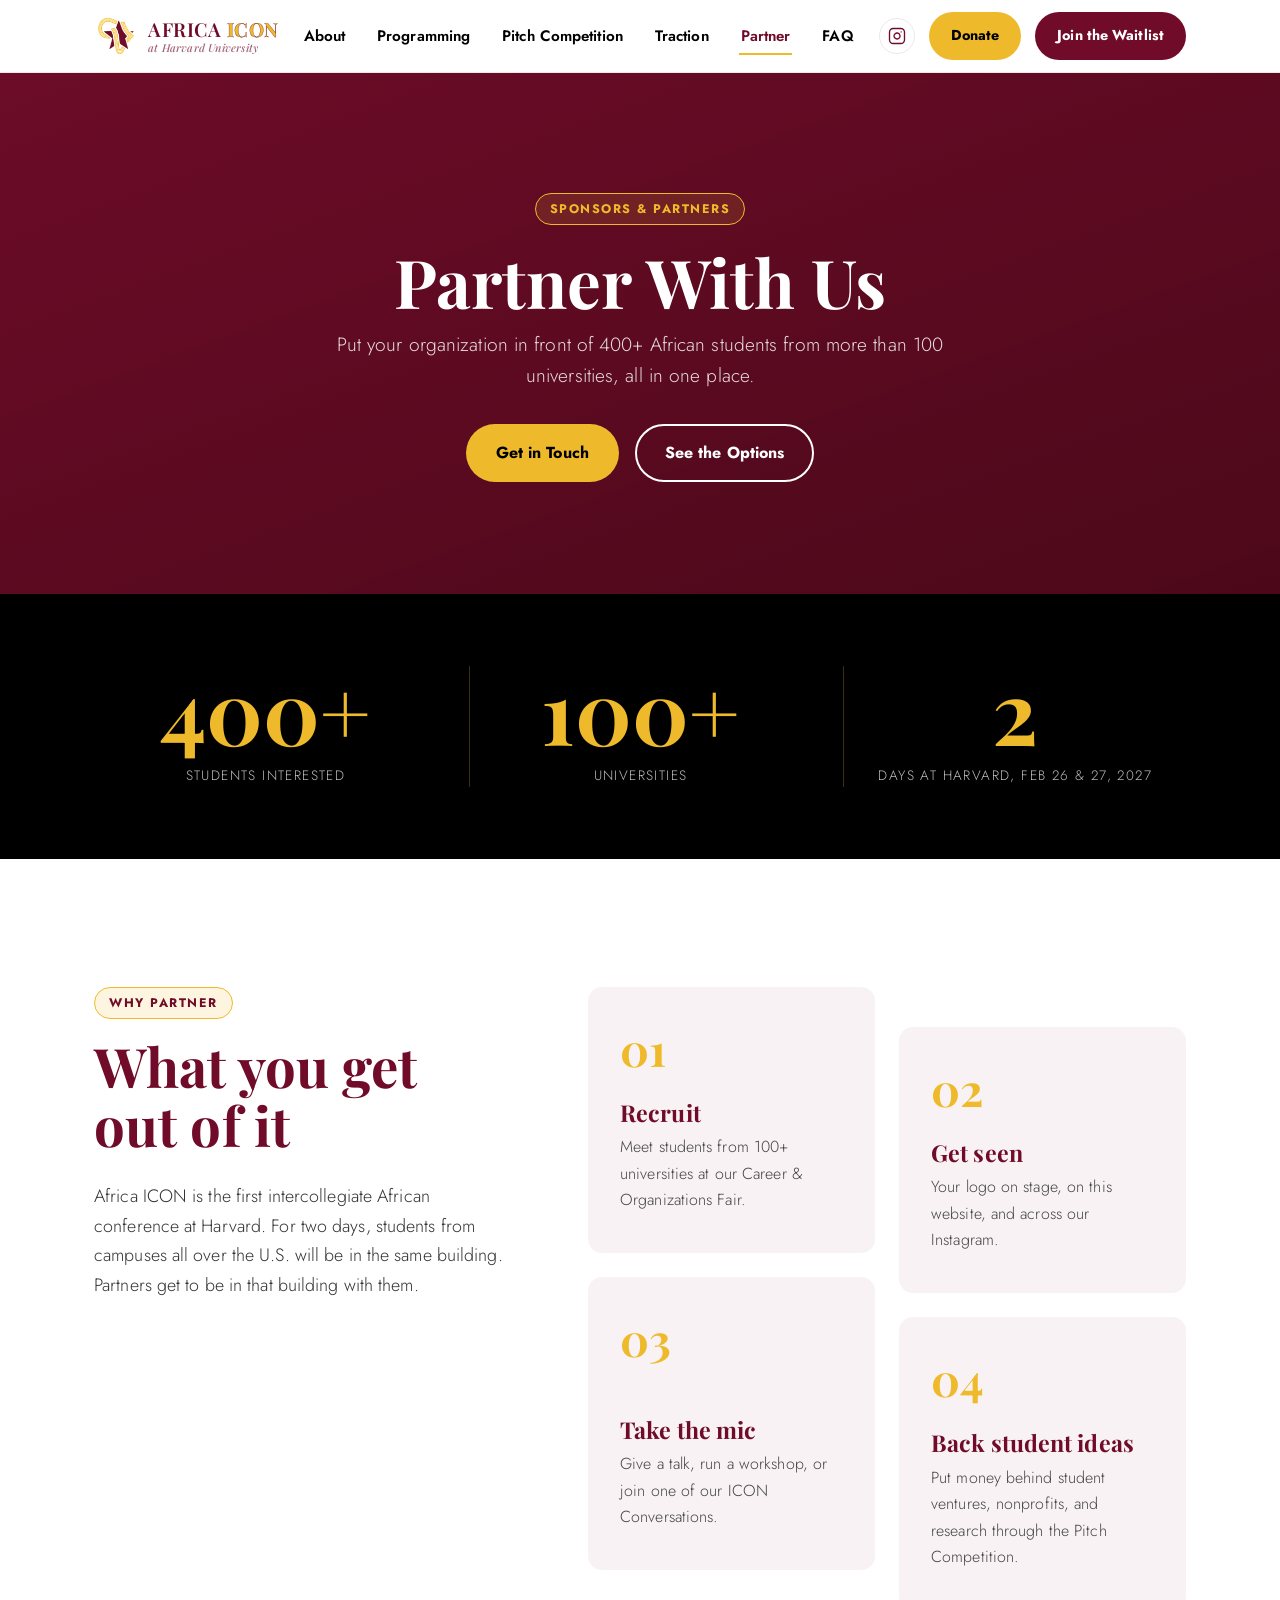
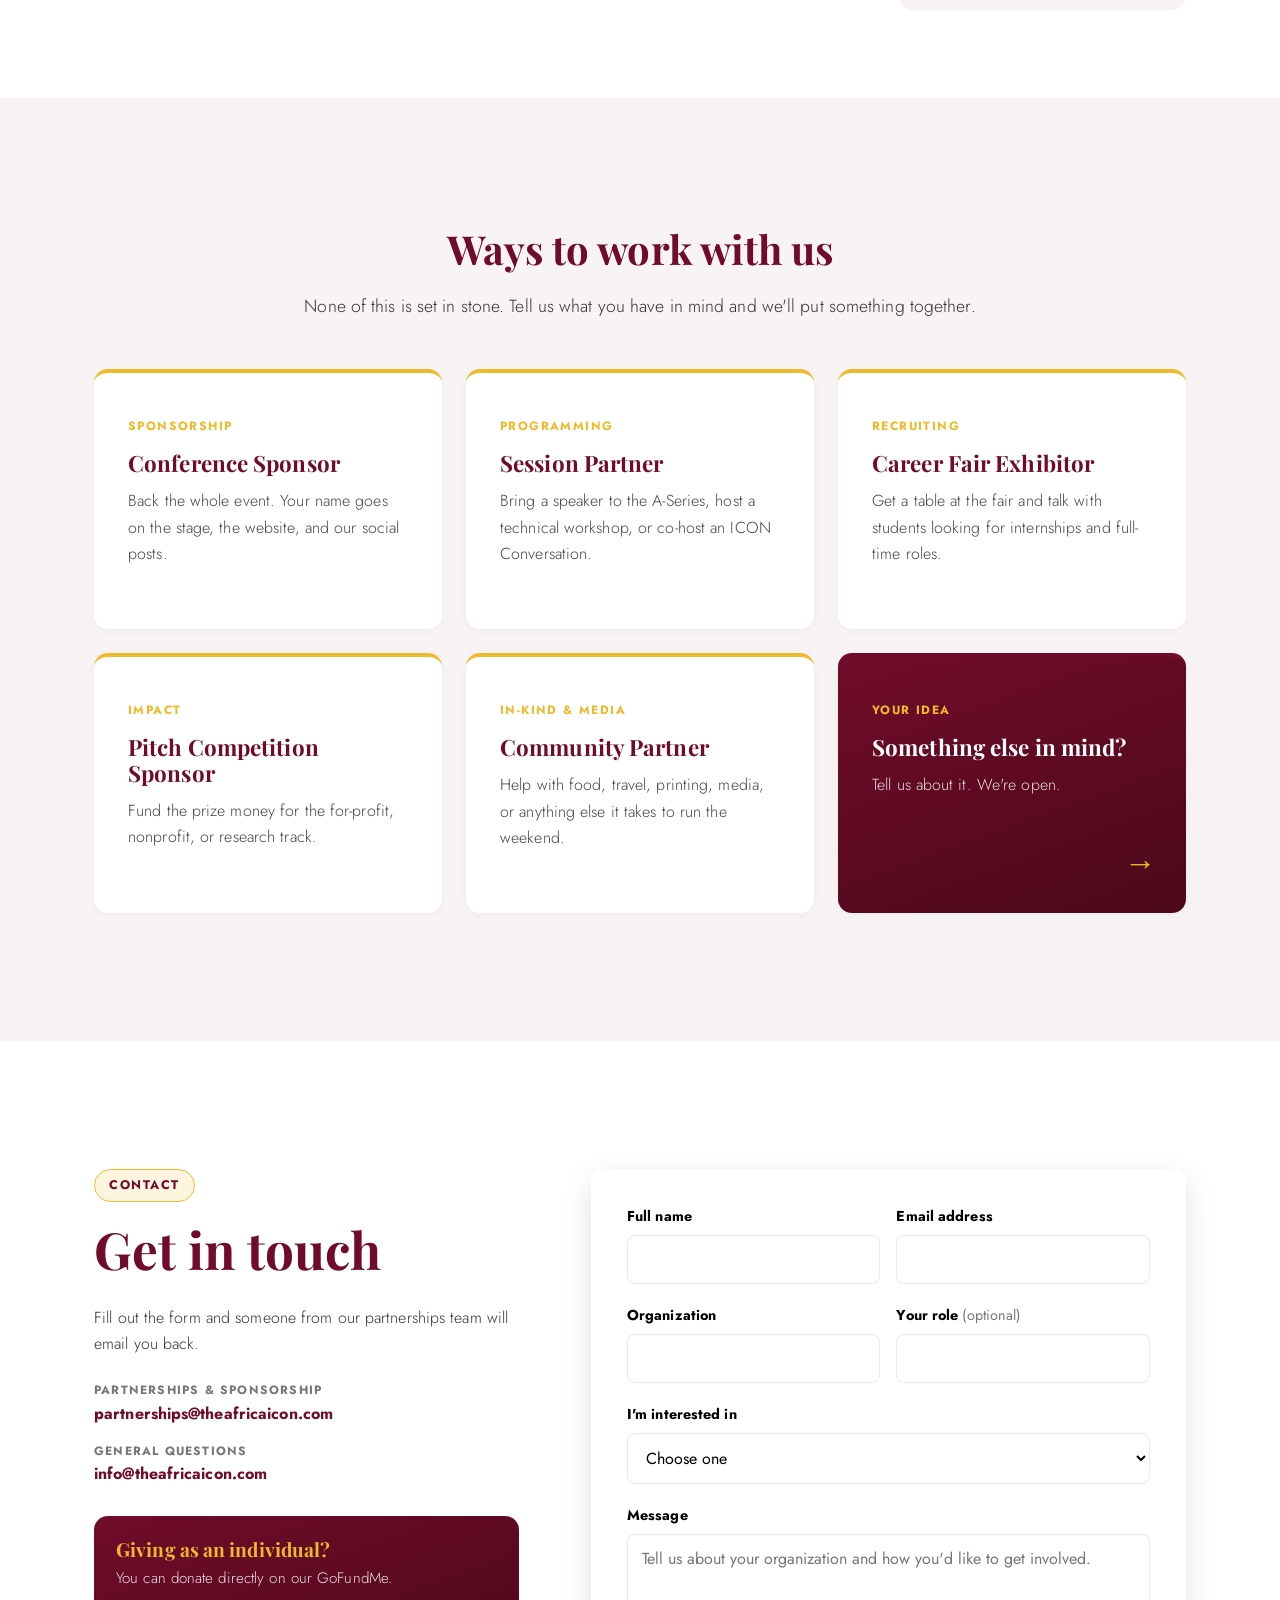
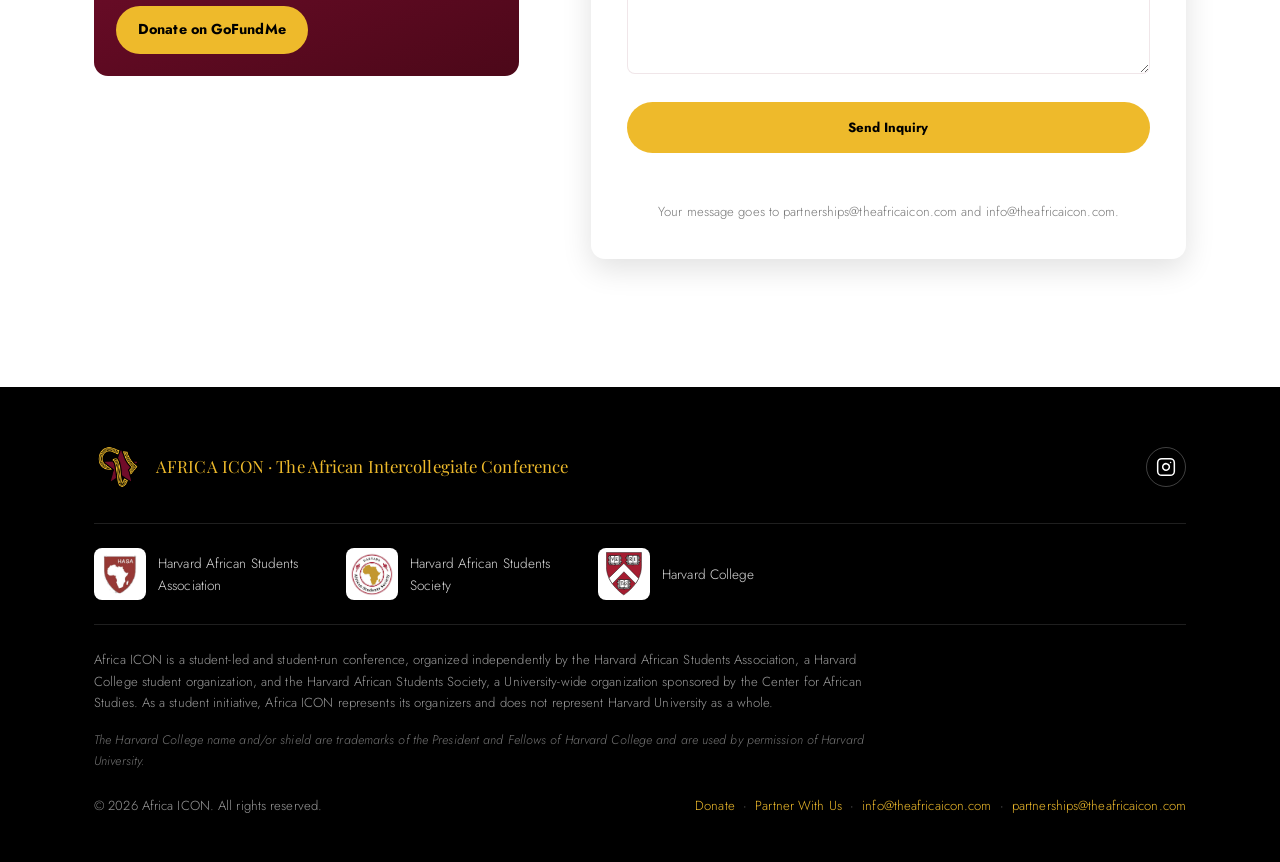
==== partner.html @ c507bc79 "Remove dashes, rewrite copy, give Partner page and donate band more room - Remove em dashes from all" ====
<!DOCTYPE html>
<html lang="en">
<head>
<meta charset="UTF-8">
<meta name="viewport" content="width=device-width, initial-scale=1.0">
<title>Partner With Us | Africa ICON</title>
<meta name="description" content="Sponsor or partner with Africa ICON, the first intercollegiate African conference at Harvard University. Reach 400+ students from 100+ universities on February 26 and 27, 2027.">

<link rel="canonical" href="https://theafricaicon.com/partner.html">

<!-- Open Graph / social preview -->
<meta property="og:title" content="Partner With Us | Africa ICON">
<meta property="og:description" content="Sponsor or partner with Africa ICON, the first intercollegiate African conference at Harvard University. Reach 400+ students from 100+ universities on February 26 and 27, 2027.">
<meta property="og:image" content="https://theafricaicon.com/assets/og-image.png">
<meta property="og:url" content="https://theafricaicon.com/partner.html">
<meta property="og:type" content="website">

<!-- Twitter/X card -->
<meta name="twitter:card" content="summary_large_image">
<meta name="twitter:title" content="Partner With Us | Africa ICON">
<meta name="twitter:description" content="Sponsor or partner with Africa ICON, the first intercollegiate African conference at Harvard University. Reach 400+ students from 100+ universities on February 26 and 27, 2027.">
<meta name="twitter:image" content="https://theafricaicon.com/assets/og-image.png">

<link rel="icon" type="image/png" href="assets/favicon-512.png" sizes="512x512">
<link rel="icon" type="image/x-icon" href="assets/favicon.ico">
<link rel="apple-touch-icon" href="assets/apple-touch-icon.png">

<link rel="preconnect" href="https://fonts.googleapis.com">
<link rel="preconnect" href="https://fonts.gstatic.com" crossorigin>
<link href="https://fonts.googleapis.com/css2?family=Playfair+Display:ital,wght@0,500;0,600;0,700;0,900;1,500;1,600&family=Jost:wght@300;400;500;600;700&display=swap" rel="stylesheet">

<link rel="stylesheet" href="css/styles.css">
</head>
<body>

<a class="skip-link" href="#main">Skip to main content</a>

<!-- ============ HEADER / NAV ============ -->
<header class="site-header" id="site-header">
  <div class="container header-inner">
    <a href="index.html" class="brand" aria-label="Africa ICON home">
      <img src="assets/logo-nav.png" alt="Africa ICON logo" width="44" height="44" class="brand-logo">
      <span class="brand-text">
        <span class="brand-name">AFRICA <strong>ICON</strong></span>
        <span class="brand-sub">at Harvard University</span>
      </span>
    </a>

    <nav class="main-nav" id="main-nav" aria-label="Primary">
      <ul>
        <li><a href="index.html#about">About</a></li>
        <li><a href="programming.html">Programming</a></li>
        <li><a href="pitch-competition.html">Pitch Competition</a></li>
        <li><a href="index.html#traction">Traction</a></li>
        <li><a href="partner.html" aria-current="page">Partner</a></li>
        <li><a href="index.html#faq">FAQ</a></li>
        <li class="nav-donate"><a href="https://gofund.me/07dfc017f" target="_blank" rel="noopener">Donate</a></li>
      </ul>
    </nav>

    <div class="header-actions">
      <a href="https://www.instagram.com/theafricaicon/" class="header-social" aria-label="Follow Africa ICON on Instagram" target="_blank" rel="noopener">
        <svg viewBox="0 0 24 24" fill="none" stroke="currentColor" stroke-width="1.8" stroke-linecap="round" stroke-linejoin="round">
          <rect x="2" y="2" width="20" height="20" rx="5" ry="5"></rect>
          <path d="M16 11.37A4 4 0 1 1 12.63 8 4 4 0 0 1 16 11.37z"></path>
          <line x1="17.5" y1="6.5" x2="17.51" y2="6.5"></line>
        </svg>
      </a>
      <a href="https://gofund.me/07dfc017f" class="btn btn-gold btn-small header-donate" target="_blank" rel="noopener">Donate</a>
      <a href="index.html#waitlist" class="btn btn-primary btn-small">Join the Waitlist</a>
      <button class="nav-toggle" id="nav-toggle" aria-expanded="false" aria-controls="main-nav" aria-label="Toggle menu">
        <span></span><span></span><span></span>
      </button>
    </div>
  </div>
</header>

<main id="main">

  <!-- ============ PAGE HERO ============ -->
  <section class="page-hero page-hero-photo partner-hero" style="--hero-img: url('https://images.unsplash.com/photo-1611144727915-ef30a08aaeb3?auto=format&fit=crop&w=1800&q=70');">
    <div class="container">
      <span class="eyebrow-tag eyebrow-tag-gold">Sponsors &amp; Partners</span>
      <h1>Partner With Us</h1>
      <p>Put your organization in front of 400+ African students from more than 100 universities, all in one place.</p>
      <div class="hero-ctas" style="margin-top: 32px;">
        <a href="#contact" class="btn btn-gold">Get in Touch</a>
        <a href="#ways" class="btn btn-outline">See the Options</a>
      </div>
    </div>
  </section>

  <!-- ============ STAT BAND ============ -->
  <section class="stat-band" aria-label="Africa ICON at a glance">
    <div class="container stat-band-grid">
      <div class="stat-band-item reveal-fade"><strong>400+</strong><span>students interested</span></div>
      <div class="stat-band-item reveal-fade"><strong>100+</strong><span>universities</span></div>
      <div class="stat-band-item reveal-fade"><strong>2</strong><span>days at Harvard, Feb 26 &amp; 27, 2027</span></div>
    </div>
  </section>

  <!-- ============ WHY PARTNER ============ -->
  <section class="section section-roomy" id="why-partner">
    <div class="container partner-why">
      <div class="partner-why-head reveal">
        <span class="eyebrow-tag">Why Partner</span>
        <h2>What you get out of it</h2>
        <p>
          Africa ICON is the first intercollegiate African conference at Harvard. For two days, students from
          campuses all over the U.S. will be in the same building. Partners get to be in that building with them.
        </p>
      </div>
      <div class="benefit-tiles">
        <div class="benefit-tile reveal-fade">
          <span class="benefit-num">01</span>
          <h3>Recruit</h3>
          <p>Meet students from 100+ universities at our Career &amp; Organizations Fair.</p>
        </div>
        <div class="benefit-tile reveal-fade">
          <span class="benefit-num">02</span>
          <h3>Get seen</h3>
          <p>Your logo on stage, on this website, and across our Instagram.</p>
        </div>
        <div class="benefit-tile reveal-fade">
          <span class="benefit-num">03</span>
          <h3>Take the mic</h3>
          <p>Give a talk, run a workshop, or join one of our ICON Conversations.</p>
        </div>
        <div class="benefit-tile reveal-fade">
          <span class="benefit-num">04</span>
          <h3>Back student ideas</h3>
          <p>Put money behind student ventures, nonprofits, and research through the Pitch Competition.</p>
        </div>
      </div>
    </div>
  </section>

  <!-- ============ WAYS TO PARTNER ============ -->
  <section class="section section-roomy section-waitlist" id="ways">
    <div class="container">
      <h2 class="section-title reveal">Ways to work with us</h2>
      <p class="section-lead reveal">
        None of this is set in stone. Tell us what you have in mind and we'll put something together.
      </p>
      <div class="ways-grid">
        <div class="way-card reveal-fade">
          <span class="tier-label">Sponsorship</span>
          <h3>Conference Sponsor</h3>
          <p>Back the whole event. Your name goes on the stage, the website, and our social posts.</p>
        </div>
        <div class="way-card reveal-fade">
          <span class="tier-label">Programming</span>
          <h3>Session Partner</h3>
          <p>Bring a speaker to the A-Series, host a technical workshop, or co-host an ICON Conversation.</p>
        </div>
        <div class="way-card reveal-fade">
          <span class="tier-label">Recruiting</span>
          <h3>Career Fair Exhibitor</h3>
          <p>Get a table at the fair and talk with students looking for internships and full-time roles.</p>
        </div>
        <div class="way-card reveal-fade">
          <span class="tier-label">Impact</span>
          <h3>Pitch Competition Sponsor</h3>
          <p>Fund the prize money for the for-profit, nonprofit, or research track.</p>
        </div>
        <div class="way-card reveal-fade">
          <span class="tier-label">In-Kind &amp; Media</span>
          <h3>Community Partner</h3>
          <p>Help with food, travel, printing, media, or anything else it takes to run the weekend.</p>
        </div>
        <a href="#contact" class="way-card way-card-cta reveal-fade">
          <span class="tier-label">Your idea</span>
          <h3>Something else in mind?</h3>
          <p>Tell us about it. We're open.</p>
          <span class="way-card-arrow" aria-hidden="true">&rarr;</span>
        </a>
      </div>
    </div>
  </section>

  <!-- ============ CONTACT FORM ============ -->
  <section class="section section-roomy" id="contact">
    <div class="container contact-grid">
      <div class="contact-aside reveal">
        <span class="eyebrow-tag">Contact</span>
        <h2>Get in touch</h2>
        <p>
          Fill out the form and someone from our partnerships team will email you back.
        </p>
        <ul class="contact-emails">
          <li><span>Partnerships &amp; sponsorship</span><a href="mailto:partnerships@theafricaicon.com">partnerships@theafricaicon.com</a></li>
          <li><span>General questions</span><a href="mailto:info@theafricaicon.com">info@theafricaicon.com</a></li>
        </ul>
        <div class="donate-aside">
          <h3>Giving as an individual?</h3>
          <p>You can donate directly on our GoFundMe.</p>
          <a href="https://gofund.me/07dfc017f" class="btn btn-gold btn-small" target="_blank" rel="noopener">Donate on GoFundMe</a>
        </div>
      </div>

      <!-- Sent via FormSubmit (formsubmit.co) to partnerships@ with info@ CC'd. See README. -->
      <form id="partner-form" class="waitlist-form reveal" action="https://formsubmit.co/partnerships@theafricaicon.com" method="POST" novalidate>
        <div class="form-row-2">
          <div class="form-row">
            <label for="pf-name">Full name</label>
            <input type="text" id="pf-name" name="name" autocomplete="name" required>
          </div>
          <div class="form-row">
            <label for="pf-email">Email address</label>
            <input type="email" id="pf-email" name="email" autocomplete="email" required>
          </div>
        </div>
        <div class="form-row-2">
          <div class="form-row">
            <label for="pf-org">Organization</label>
            <input type="text" id="pf-org" name="organization" autocomplete="organization" required>
          </div>
          <div class="form-row">
            <label for="pf-title">Your role <span class="optional">(optional)</span></label>
            <input type="text" id="pf-title" name="role" autocomplete="organization-title">
          </div>
        </div>
        <div class="form-row">
          <label for="pf-interest">I'm interested in</label>
          <select id="pf-interest" name="interest" required>
            <option value="" disabled selected>Choose one</option>
            <option>Conference sponsorship</option>
            <option>Programming / session partnership</option>
            <option>Career fair exhibiting</option>
            <option>Pitch competition sponsorship</option>
            <option>In-kind or media partnership</option>
            <option>Something else</option>
          </select>
        </div>
        <div class="form-row">
          <label for="pf-message">Message</label>
          <textarea id="pf-message" name="message" required placeholder="Tell us about your organization and how you'd like to get involved."></textarea>
        </div>

        <input type="hidden" name="_subject" value="New partnership inquiry | Africa ICON website">
        <input type="hidden" name="_cc" value="info@theafricaicon.com">
        <input type="hidden" name="_template" value="table">
        <input type="hidden" name="_captcha" value="false">
        <input type="hidden" name="_next" value="https://theafricaicon.com/partner.html?sent=1#contact">
        <!-- Honeypot: must stay empty. Hidden from real visitors. -->
        <div aria-hidden="true" style="position: absolute; left: -5000px;">
          <input type="text" name="_honey" tabindex="-1" value="" autocomplete="off">
        </div>

        <button type="submit" class="btn btn-gold btn-full" id="partner-submit">Send Inquiry</button>
        <p class="form-status" id="partner-status" role="status" aria-live="polite"></p>
        <p class="form-note">Your message goes to partnerships@theafricaicon.com and info@theafricaicon.com.</p>
      </form>
    </div>
  </section>

</main>

<!-- ============ FOOTER ============ -->
<footer class="site-footer">
  <div class="container">
    <div class="footer-top">
      <img src="assets/logo-nav.png" alt="Africa ICON logo" width="48" height="48">
      <p class="footer-tagline">AFRICA ICON · The African Intercollegiate Conference</p>
      <a href="https://www.instagram.com/theafricaicon/" class="footer-social" aria-label="Follow Africa ICON on Instagram" target="_blank" rel="noopener">
        <svg viewBox="0 0 24 24" fill="none" stroke="currentColor" stroke-width="1.8" stroke-linecap="round" stroke-linejoin="round">
          <rect x="2" y="2" width="20" height="20" rx="5" ry="5"></rect>
          <path d="M16 11.37A4 4 0 1 1 12.63 8 4 4 0 0 1 16 11.37z"></path>
          <line x1="17.5" y1="6.5" x2="17.51" y2="6.5"></line>
        </svg>
      </a>
    </div>

    <div class="footer-orgs" aria-label="Sponsoring student organizations and Harvard College affiliation">
      <div class="footer-org-item">
        <img src="assets/org-logos/hasa-logo-transparent.png" alt="Harvard African Students Association logo" class="footer-logo-img">
        <span>Harvard African Students Association</span>
      </div>
      <div class="footer-org-item">
        <img src="assets/org-logos/hass-afrisoc-logo-transparent.png" alt="Harvard African Students Society logo" class="footer-logo-img">
        <span>Harvard African Students Society</span>
      </div>
      <div class="footer-org-item">
        <img src="assets/org-logos/harvard-college-shield.svg" alt="Harvard College shield" class="footer-logo-img">
        <span>Harvard College</span>
      </div>
    </div>

    <p class="footer-disclaimer">
      Africa ICON is a student-led and student-run conference, organized independently by the Harvard African
      Students Association, a Harvard College student organization, and the Harvard African Students Society,
      a University-wide organization sponsored by the Center for African Studies. As a student initiative,
      Africa ICON represents its organizers and does not represent Harvard University as a whole.
    </p>

    <p class="footer-trademark">
      The Harvard College name and/or shield are trademarks of the President and Fellows of Harvard College
      and are used by permission of Harvard University.
    </p>

    <div class="footer-bottom">
      <p>&copy; <span id="footer-year"></span> Africa ICON. All rights reserved.</p>
      <p>
        <a href="https://gofund.me/07dfc017f" target="_blank" rel="noopener">Donate</a>
        &nbsp;&middot;&nbsp;
        <a href="partner.html">Partner With Us</a>
        &nbsp;&middot;&nbsp;
        <a href="mailto:info@theafricaicon.com">info@theafricaicon.com</a>
        &nbsp;&middot;&nbsp;
        <a href="mailto:partnerships@theafricaicon.com">partnerships@theafricaicon.com</a>
      </p>
    </div>
  </div>
</footer>

<script src="js/main.js"></script>
</body>
</html>
---- css/styles.css ----
/* ============================================
   Africa ICON — Design tokens
   Brand palette: maroon, gold, white, black only.
   Tints below are the brand colors at reduced
   opacity — not new colors.
   ============================================ */
:root {
  --maroon: #700c2a;
  --maroon-dark: #4c0819;
  --gold: #eeba2b;
  --white: #ffffff;
  --black: #000000;

  --maroon-05: rgba(112, 12, 42, 0.05);
  --maroon-10: rgba(112, 12, 42, 0.1);
  --maroon-70: rgba(112, 12, 42, 0.7);
  --gold-15: rgba(238, 186, 43, 0.15);
  --black-60: rgba(0, 0, 0, 0.6);

  --font-display: "Playfair Display", "Georgia", "Iowan Old Style", serif;
  --font-body: "Jost", -apple-system, BlinkMacSystemFont, "Segoe UI", Roboto, Helvetica, Arial, sans-serif;

  --container-w: 1140px;
  --radius: 14px;
  --shadow-soft: 0 10px 30px rgba(0, 0, 0, 0.12);
}

/* ============ Reset ============ */
*, *::before, *::after { box-sizing: border-box; }
html { scroll-behavior: smooth; }
body {
  margin: 0;
  font-family: var(--font-body);
  font-weight: 300;
  color: var(--black);
  background: var(--white);
  line-height: 1.65;
  letter-spacing: 0.1px;
  -webkit-font-smoothing: antialiased;
}
img { max-width: 100%; display: block; }
a { color: inherit; }
h1, h2, h3 { font-family: var(--font-display); font-weight: 700; margin: 0 0 0.5em; line-height: 1.15; }
p { margin: 0 0 1em; }
ul { margin: 0; padding: 0; list-style: none; }
button { font-family: inherit; cursor: pointer; }

.container {
  max-width: var(--container-w);
  margin: 0 auto;
  padding: 0 24px;
}
.container-narrow { max-width: 720px; }

.skip-link {
  position: absolute;
  left: -999px;
  top: 0;
  background: var(--gold);
  color: var(--black);
  padding: 12px 20px;
  z-index: 1000;
  font-weight: 700;
}
.skip-link:focus { left: 12px; top: 12px; }

/* Every section needs offset room under the sticky header for anchor jumps */
section[id] { scroll-margin-top: 84px; }

/* ============ Scroll-in reveal animation ============ */
.reveal {
  opacity: 0;
  transform: translateY(24px);
  transition: opacity 0.6s ease, transform 0.6s ease;
}
.reveal.is-visible { opacity: 1; transform: translateY(0); }

/* Cards already have a hover lift transform, so fade only (no translateY) to avoid conflicts */
.reveal-fade {
  opacity: 0;
  transition: opacity 0.6s ease;
}
.reveal-fade.is-visible { opacity: 1; }

@media (prefers-reduced-motion: reduce) {
  .reveal, .reveal-fade { transition: none; opacity: 1; transform: none; }
}

/* ============ Buttons ============ */
.btn {
  display: inline-block;
  padding: 14px 28px;
  border-radius: 999px;
  font-weight: 700;
  text-decoration: none;
  border: 2px solid transparent;
  transition: transform 0.15s ease, box-shadow 0.15s ease, background 0.15s ease;
  cursor: pointer;
}
.btn:hover { transform: translateY(-2px); }
.btn-primary { background: var(--maroon); color: var(--white); }
.btn-primary:hover { background: var(--maroon-dark); }
.btn-gold { background: var(--gold); color: var(--black); }
.btn-gold:hover { box-shadow: var(--shadow-soft); }
.btn-outline { background: transparent; color: var(--white); border-color: var(--white); }
.btn-outline:hover { background: rgba(255, 255, 255, 0.12); }
.btn-small { padding: 10px 20px; font-size: 0.9rem; }
.btn-full { width: 100%; text-align: center; }

.pill {
  display: inline-block;
  background: var(--gold-15);
  border: 1px solid var(--gold);
  color: var(--maroon);
  font-weight: 700;
  font-size: 0.85rem;
  padding: 8px 18px;
  border-radius: 999px;
  margin: 18px 0;
}

/* ============ Header ============ */
.site-header {
  position: sticky;
  top: 0;
  z-index: 100;
  background: var(--white);
  border-bottom: 1px solid var(--maroon-10);
  transition: box-shadow 0.2s ease;
}
.site-header.is-scrolled { box-shadow: 0 4px 16px rgba(0, 0, 0, 0.08); }

.header-inner {
  display: flex;
  align-items: center;
  justify-content: space-between;
  gap: 16px;
  padding-top: 12px;
  padding-bottom: 12px;
}
.brand {
  display: flex;
  align-items: center;
  gap: 10px;
  text-decoration: none;
  color: var(--maroon);
}
.brand-logo { width: 44px; height: 44px; }
.brand-text {
  display: flex;
  flex-direction: column;
  line-height: 1.2;
}
.brand-name {
  font-family: var(--font-display);
  font-weight: 600;
  font-size: 1.2rem;
  letter-spacing: 0.5px;
}
.brand-name strong { color: var(--gold); -webkit-text-stroke: 0.3px var(--maroon); }
.brand-sub {
  font-family: var(--font-display);
  font-style: italic;
  font-weight: 500;
  font-size: 0.68rem;
  color: var(--maroon);
  opacity: 0.65;
  letter-spacing: 0.2px;
}

.main-nav ul { display: flex; gap: 28px; }
.main-nav a, .header-actions .btn { white-space: nowrap; }
.main-nav a {
  text-decoration: none;
  font-weight: 600;
  font-size: 0.95rem;
  color: var(--black);
  position: relative;
  padding: 4px 2px;
}
.main-nav a:hover { color: var(--maroon); }
.main-nav a::after {
  content: "";
  position: absolute;
  left: 0; right: 0; bottom: -4px;
  height: 2px;
  background: var(--gold);
  transform: scaleX(0);
  transition: transform 0.15s ease;
}
.main-nav a:hover::after { transform: scaleX(1); }
.main-nav a[aria-current="page"] { color: var(--maroon); }
.main-nav a[aria-current="page"]::after { transform: scaleX(1); }

.header-actions { display: flex; align-items: center; gap: 14px; }
.header-social {
  display: flex;
  align-items: center;
  justify-content: center;
  width: 36px;
  height: 36px;
  border-radius: 50%;
  border: 1.5px solid var(--maroon-10);
  color: var(--maroon);
  transition: border-color 0.15s ease, color 0.15s ease, background 0.15s ease;
  flex-shrink: 0;
}
.header-social:hover { border-color: var(--gold); background: var(--gold-15); }
.header-social svg { width: 18px; height: 18px; }

.nav-toggle {
  display: none;
  flex-direction: column;
  justify-content: center;
  gap: 5px;
  width: 40px;
  height: 40px;
  background: none;
  border: none;
  padding: 0;
}
.nav-toggle span {
  display: block;
  height: 2px;
  background: var(--maroon);
  border-radius: 2px;
}

/* ============ Page hero (About / Programming / FAQ banners) ============ */
.page-hero {
  background: linear-gradient(160deg, var(--maroon) 0%, var(--maroon-dark) 100%);
  color: var(--white);
  text-align: center;
  padding: 56px 0;
}
.page-hero h1 {
  font-size: clamp(2rem, 4vw, 2.8rem);
  margin-bottom: 8px;
}
.page-hero p {
  color: rgba(255, 255, 255, 0.85);
  max-width: 560px;
  margin: 0 auto;
  font-size: 1.1rem;
}

/* ============ Hero ============ */
.hero {
  background: linear-gradient(160deg, var(--maroon) 0%, var(--maroon-dark) 100%);
  color: var(--white);
  text-align: center;
  padding: 64px 0 72px;
}
.hero-inner { display: flex; flex-direction: column; align-items: center; }

/* Staggered entrance animation — plays on load since the hero is visible immediately (no scroll needed) */
@keyframes hero-fade-in {
  from { opacity: 0; }
  to { opacity: 1; }
}
.hero-inner > * {
  animation: hero-fade-in 1.4s ease both;
}
.hero-inner > *:nth-child(1) { animation-delay: 0.1s; }
.hero-inner > *:nth-child(2) { animation-delay: 0.25s; }
.hero-inner > *:nth-child(3) { animation-delay: 0.4s; }
.hero-inner > *:nth-child(4) { animation-delay: 0.55s; }
.hero-inner > *:nth-child(5) { animation-delay: 0.7s; }
.hero-inner > *:nth-child(6) { animation-delay: 0.85s; }
.hero-inner > *:nth-child(7) { animation-delay: 1s; }
.hero-inner > *:nth-child(8) { animation-delay: 1.15s; }
.hero-inner > *:nth-child(9) { animation-delay: 1.3s; }

@media (prefers-reduced-motion: reduce) {
  .hero-inner > * { animation: none; }
}
.eyebrow {
  max-width: 560px;
  margin-bottom: 18px;
  display: flex;
  flex-direction: column;
  align-items: center;
  gap: 6px;
}
.eyebrow-label {
  font-size: 0.75rem;
  font-weight: 500;
  letter-spacing: 2px;
  text-transform: uppercase;
  color: rgba(255, 255, 255, 0.65);
}
.eyebrow-orgs {
  font-size: 0.95rem;
  font-weight: 700;
  letter-spacing: 0.3px;
  text-transform: uppercase;
  color: var(--gold);
}
.hero-logo-wrap {
  width: 168px;
  height: 168px;
  border-radius: 50%;
  background: radial-gradient(circle at 32% 28%, rgba(0, 0, 0, 0.55), rgba(0, 0, 0, 0.32) 68%, rgba(0, 0, 0, 0.18) 100%);
  border: 1.5px solid rgba(238, 186, 43, 0.45);
  box-shadow: 0 12px 34px rgba(0, 0, 0, 0.35);
  display: flex;
  align-items: center;
  justify-content: center;
  margin-bottom: 16px;
}
.hero-logo { width: 68%; height: 68%; margin-bottom: 0; }
.hero h1 {
  font-size: clamp(2.6rem, 6vw, 4.5rem);
  letter-spacing: 2px;
  margin-bottom: 4px;
}
.hero h1 .accent { color: var(--gold); }
.hero-subtitle {
  font-family: var(--font-display);
  font-style: italic;
  font-weight: 500;
  font-size: clamp(1.1rem, 2vw, 1.5rem);
  color: var(--gold);
  margin-bottom: 18px;
}
.hero-theme {
  max-width: 560px;
  font-size: 0.95rem;
  letter-spacing: 0.3px;
  color: rgba(255, 255, 255, 0.75);
  margin-bottom: 10px;
}
.hero-theme em {
  font-style: italic;
  color: var(--gold);
}
.hero-tagline {
  max-width: 620px;
  font-size: 1.05rem;
  color: rgba(255, 255, 255, 0.9);
}
.hero .pill { background: rgba(238, 186, 43, 0.18); color: var(--gold); border-color: var(--gold); }
.hero-date {
  font-weight: 700;
  font-size: 1.1rem;
  margin-bottom: 28px;
}

.countdown {
  display: flex;
  gap: 14px;
  margin-bottom: 36px;
  flex-wrap: wrap;
  justify-content: center;
}
.countdown-unit {
  background: rgba(255, 255, 255, 0.08);
  border: 1px solid rgba(238, 186, 43, 0.35);
  border-radius: var(--radius);
  min-width: 84px;
  padding: 14px 10px;
}
.countdown-number {
  display: block;
  font-family: var(--font-display);
  font-size: clamp(1.8rem, 4vw, 2.4rem);
  font-weight: 700;
  color: var(--gold);
  font-variant-numeric: tabular-nums;
}
.countdown-label {
  display: block;
  font-size: 0.75rem;
  text-transform: uppercase;
  letter-spacing: 0.6px;
  color: rgba(255, 255, 255, 0.75);
  margin-top: 2px;
}

.hero-ctas { display: flex; gap: 16px; flex-wrap: wrap; justify-content: center; }

/* ============ Sections ============ */
.section { padding: 88px 0; }
.section-title {
  font-size: clamp(1.8rem, 3.5vw, 2.5rem);
  text-align: center;
  color: var(--maroon);
}
.section-lead {
  max-width: 680px;
  margin: 0 auto 48px;
  text-align: center;
  font-size: 1.1rem;
  color: #333;
}
.section-dark {
  background: var(--black);
  color: var(--white);
}
.section-dark .section-title { color: var(--gold); }
.section-dark .section-lead { color: rgba(255, 255, 255, 0.8); }
.section-footnote {
  text-align: center;
  color: var(--gold);
  font-weight: 700;
  margin-top: 8px;
}

/* ============ About cards ============ */
.mission-statement {
  max-width: 640px;
  margin: 0 auto 48px;
  text-align: center;
  padding: 36px 32px;
  background: var(--maroon-05);
  border-left: 3px solid var(--gold);
  border-radius: 0 var(--radius) var(--radius) 0;
}
.mission-label {
  display: inline-block;
  font-weight: 700;
  font-size: 0.8rem;
  letter-spacing: 1.5px;
  text-transform: uppercase;
  color: var(--gold);
  background: var(--maroon);
  padding: 6px 16px;
  border-radius: 999px;
  margin-bottom: 18px;
}
.mission-statement p {
  font-family: var(--font-display);
  font-style: italic;
  font-size: 1.4rem;
  line-height: 1.4;
  color: var(--maroon);
  margin: 0;
}

.card-grid {
  display: grid;
  grid-template-columns: repeat(auto-fit, minmax(240px, 1fr));
  gap: 28px;
}
.card-grid-2 { max-width: 720px; margin: 0 auto; }
.card {
  background: var(--white);
  border: 1px solid var(--maroon-10);
  border-radius: var(--radius);
  padding: 32px 26px;
  text-align: center;
  transition: box-shadow 0.2s ease, transform 0.2s ease;
}
.card:hover { box-shadow: var(--shadow-soft); transform: translateY(-4px); }
.card h3 { color: var(--maroon); font-size: 1.2rem; }
.card p { color: #444; margin: 0; }

/* ============ Flip cards (Pitch Competition tracks) ============ */
.flip-grid {
  display: grid;
  grid-template-columns: repeat(auto-fit, minmax(220px, 1fr));
  gap: 28px;
  max-width: 800px;
  margin: 0 auto;
}
.flip-card {
  appearance: none;
  background: none;
  border: none;
  padding: 0;
  font: inherit;
  cursor: pointer;
  aspect-ratio: 1;
  perspective: 1200px;
  display: block;
  width: 100%;
}
.flip-card-inner {
  position: relative;
  display: block;
  width: 100%;
  height: 100%;
  transition: transform 0.6s cubic-bezier(0.16, 1, 0.3, 1);
  transform-style: preserve-3d;
}
.flip-card.is-flipped .flip-card-inner { transform: rotateY(180deg); }
.flip-card-face {
  position: absolute;
  inset: 0;
  display: flex;
  align-items: center;
  justify-content: center;
  padding: 24px;
  border-radius: var(--radius);
  backface-visibility: hidden;
  box-shadow: var(--shadow-soft);
  text-align: center;
}
.flip-card-front {
  background: linear-gradient(160deg, var(--maroon) 0%, var(--maroon-dark) 100%);
}
.flip-card-title {
  font-family: var(--font-display);
  font-weight: 700;
  font-size: 1.6rem;
  color: var(--gold);
  letter-spacing: 0.5px;
}
.flip-card-back {
  background: var(--white);
  border: 2px solid var(--gold);
  transform: rotateY(180deg);
  color: #333;
  font-size: 1.02rem;
  line-height: 1.45;
}
.flip-card:focus-visible .flip-card-face.flip-card-front {
  outline: 3px solid var(--gold);
  outline-offset: 3px;
}
.flip-hint {
  text-align: center;
  color: #777;
  font-size: 0.85rem;
  margin-top: 20px;
}

.pitch-banner {
  margin-top: 40px;
  background: linear-gradient(160deg, var(--maroon) 0%, var(--maroon-dark) 100%);
  border-radius: var(--radius);
  padding: 40px 44px;
  text-align: center;
}
.pitch-banner h3 {
  color: var(--gold);
  font-size: 1.5rem;
  margin-bottom: 12px;
}
.pitch-banner p {
  color: rgba(255, 255, 255, 0.9);
  max-width: 700px;
  margin: 0 auto 24px;
  font-size: 1.05rem;
}

/* ============ Traction / stat rings ============ */
.stats-grid {
  display: flex;
  gap: 56px;
  justify-content: center;
  flex-wrap: wrap;
  margin-bottom: 24px;
}
.stat-ring-card {
  position: relative;
  width: 160px;
  height: 160px;
}
.stat-ring { transform: rotate(-90deg); }
.ring-track {
  fill: none;
  stroke: rgba(255, 255, 255, 0.12);
  stroke-width: 10;
}
.ring-fill {
  fill: none;
  stroke: var(--gold);
  stroke-width: 10;
  stroke-linecap: round;
  stroke-dasharray: 440;
  stroke-dashoffset: 440;
  transition: stroke-dashoffset 1.6s cubic-bezier(0.16, 1, 0.3, 1);
}
.stat-ring-content {
  position: absolute;
  inset: 0;
  display: flex;
  flex-direction: column;
  align-items: center;
  justify-content: center;
  text-align: center;
}
.stat-number {
  font-family: var(--font-display);
  font-size: 2.1rem;
  font-weight: 700;
  color: var(--white);
  font-variant-numeric: tabular-nums;
}
.stat-label {
  font-size: 0.8rem;
  color: rgba(255, 255, 255, 0.75);
  max-width: 110px;
  margin-top: 4px;
}

/* ============ FAQ ============ */
.faq-item {
  border-bottom: 1px solid var(--maroon-10);
  padding: 18px 0;
}
.faq-item summary {
  font-weight: 700;
  cursor: pointer;
  color: var(--maroon);
  list-style: none;
  position: relative;
  padding-right: 28px;
}
.faq-item summary::-webkit-details-marker { display: none; }
.faq-item summary::after {
  content: "+";
  position: absolute;
  right: 0;
  top: -2px;
  font-size: 1.3rem;
  color: var(--gold);
  transition: transform 0.2s ease;
}
.faq-item[open] summary::after { transform: rotate(45deg); }
.faq-item p { margin-top: 12px; color: #444; }

/* ============ Waitlist ============ */
.section-waitlist { background: var(--maroon-05); }
.waitlist-social {
  text-align: center;
  font-size: 0.95rem;
  color: #555;
  margin-bottom: 28px;
}
.waitlist-social a {
  color: var(--maroon);
  font-weight: 700;
  text-decoration: none;
}
.waitlist-social a:hover { text-decoration: underline; }
.waitlist-form {
  background: var(--white);
  border-radius: var(--radius);
  padding: 36px;
  box-shadow: var(--shadow-soft);
}
.form-row { margin-bottom: 20px; text-align: left; }
.form-row label {
  display: block;
  font-weight: 700;
  margin-bottom: 6px;
  font-size: 0.9rem;
}
.form-row input {
  width: 100%;
  padding: 12px 14px;
  border: 1.5px solid var(--maroon-10);
  border-radius: 8px;
  font-size: 1rem;
  font-family: inherit;
  transition: border-color 0.15s ease;
}
.form-row input:focus {
  outline: none;
  border-color: var(--maroon);
}
.form-row input.field-error { border-color: #b3261e; }
.form-status {
  min-height: 1.4em;
  text-align: center;
  font-weight: 700;
  margin: 14px 0 0;
}
.form-status.success { color: #1b7a3d; }
.form-status.error { color: #b3261e; }

/* ============ Photo-backed heroes ============
   Photo sits under a strong maroon wash so the brand color still dominates
   and white/gold text keeps its contrast. Set the photo per page with
   style="--hero-img: url('...')". */
.hero-photo,
.page-hero-photo {
  background:
    linear-gradient(160deg, rgba(112, 12, 42, 0.9) 0%, rgba(76, 8, 25, 0.94) 100%),
    var(--hero-img) center / cover no-repeat,
    var(--maroon-dark);
}
.page-hero-photo { padding: 88px 0; }

/* ============ Header donate ============ */
.header-donate { white-space: nowrap; }
.main-nav .nav-donate { display: none; }
.main-nav .nav-donate a { color: var(--maroon); font-weight: 700; }

.btn-ghost-maroon { background: transparent; color: var(--maroon); border-color: var(--maroon); }
.btn-ghost-maroon:hover { background: var(--maroon-05); }

/* ============ Shared bits ============ */
.eyebrow-tag {
  display: inline-block;
  font-size: 0.78rem;
  font-weight: 700;
  letter-spacing: 1.5px;
  text-transform: uppercase;
  color: var(--maroon);
  background: var(--gold-15);
  border: 1px solid var(--gold);
  border-radius: 999px;
  padding: 5px 14px;
  margin-bottom: 18px;
}
.eyebrow-tag-gold { color: var(--gold); background: rgba(238, 186, 43, 0.12); }
.split-ctas, .cta-row { display: flex; gap: 14px; flex-wrap: wrap; margin-top: 8px; }
.cta-row { justify-content: center; }
.cta-sub { text-align: center; margin: 22px 0 0; color: #555; }
.cta-sub a { color: var(--maroon); font-weight: 700; text-decoration: none; }
.cta-sub a:hover { text-decoration: underline; }
.section-roomy { padding: 128px 0; }

/* ============ Home: donate band ============ */
.section-donate {
  position: relative;
  overflow: hidden;
  padding: 128px 0;
  color: var(--white);
  background: linear-gradient(135deg, var(--maroon) 0%, var(--maroon-dark) 100%);
}
.section-donate::after {
  /* big faded logo mark for texture */
  content: "";
  position: absolute;
  right: -120px;
  bottom: -160px;
  width: 520px;
  height: 520px;
  background: url("../assets/logo-lg.png") center / contain no-repeat;
  opacity: 0.07;
  pointer-events: none;
}
.donate-band {
  position: relative;
  z-index: 1;
  display: grid;
  grid-template-columns: 1.1fr 1fr;
  gap: 72px;
  align-items: center;
}
.donate-head h2 {
  font-size: clamp(2.6rem, 6vw, 4.4rem);
  line-height: 1.05;
  color: var(--white);
  margin: 0;
}
.donate-body p { font-size: 1.15rem; color: rgba(255, 255, 255, 0.9); }
.donate-body .donate-note { font-style: italic; color: var(--gold); font-size: 1rem; margin-bottom: 28px; }

/* ============ Partner page ============ */
.partner-hero { padding: 120px 0 112px; }
.partner-hero h1 { font-size: clamp(2.6rem, 6vw, 4.2rem); }
.partner-hero p { font-size: 1.2rem; max-width: 620px; }

.stat-band { background: var(--black); color: var(--white); padding: 72px 0; }
.stat-band-grid {
  display: grid;
  grid-template-columns: repeat(3, 1fr);
  gap: 32px;
  text-align: center;
}
.stat-band-item strong {
  display: block;
  font-family: var(--font-display);
  font-size: clamp(3.2rem, 8vw, 5.5rem);
  line-height: 1;
  color: var(--gold);
}
.stat-band-item span {
  display: block;
  margin-top: 10px;
  font-size: 0.85rem;
  letter-spacing: 1.4px;
  text-transform: uppercase;
  color: rgba(255, 255, 255, 0.75);
}
.stat-band-item + .stat-band-item { border-left: 1px solid rgba(238, 186, 43, 0.25); }

.partner-why {
  display: grid;
  grid-template-columns: 0.9fr 1.3fr;
  gap: 80px;
  align-items: start;
}
.partner-why-head { position: sticky; top: 120px; }
.partner-why-head h2 {
  font-size: clamp(2.2rem, 4.5vw, 3.4rem);
  line-height: 1.08;
  color: var(--maroon);
}
.partner-why-head p { font-size: 1.12rem; color: #333; }
.benefit-tiles {
  display: grid;
  grid-template-columns: 1fr 1fr;
  gap: 24px;
}
.benefit-tile {
  background: var(--maroon-05);
  border-radius: var(--radius);
  padding: 40px 32px;
  min-height: 250px;
  display: flex;
  flex-direction: column;
  transition: background 0.2s ease, transform 0.2s ease;
}
.benefit-tile:nth-child(even) { transform: translateY(40px); }
.benefit-tile:hover { background: var(--gold-15); }
.benefit-num {
  font-family: var(--font-display);
  font-size: 2.8rem;
  font-weight: 700;
  color: var(--gold);
  line-height: 1;
  margin-bottom: auto;
  padding-bottom: 28px;
}
.benefit-tile h3 { color: var(--maroon); font-size: 1.45rem; margin-bottom: 8px; }
.benefit-tile p { color: #444; margin: 0; }

.ways-grid {
  display: grid;
  grid-template-columns: repeat(3, 1fr);
  gap: 24px;
}
.way-card {
  position: relative;
  display: block;
  background: var(--white);
  border-radius: var(--radius);
  padding: 44px 34px;
  min-height: 260px;
  text-decoration: none;
  color: inherit;
  border-top: 4px solid var(--gold);
  box-shadow: 0 2px 10px rgba(0, 0, 0, 0.04);
  transition: box-shadow 0.2s ease, transform 0.2s ease;
}
.way-card:hover { box-shadow: var(--shadow-soft); transform: translateY(-4px); }
.way-card h3 { color: var(--maroon); font-size: 1.4rem; }
.way-card p { color: #444; margin: 0; }
.tier-label {
  display: block;
  font-size: 0.75rem;
  font-weight: 700;
  letter-spacing: 1.4px;
  text-transform: uppercase;
  color: var(--gold);
  margin-bottom: 14px;
}
.way-card-cta {
  background: linear-gradient(160deg, var(--maroon) 0%, var(--maroon-dark) 100%);
  border-top-color: var(--maroon);
}
.way-card-cta h3 { color: var(--white); }
.way-card-cta p { color: rgba(255, 255, 255, 0.85); }
.way-card-arrow {
  position: absolute;
  right: 30px;
  bottom: 24px;
  font-size: 2rem;
  color: var(--gold);
  transition: transform 0.2s ease;
}
.way-card-cta:hover .way-card-arrow { transform: translateX(6px); }

.contact-grid {
  display: grid;
  grid-template-columns: 1fr 1.4fr;
  gap: 72px;
  align-items: start;
}
.contact-aside h2 { color: var(--maroon); text-align: left; font-size: clamp(2.2rem, 4.5vw, 3.2rem); }
.contact-aside p { color: #333; }
.contact-emails { margin-top: 24px; }
.contact-emails li { margin-bottom: 14px; }
.contact-emails span {
  display: block;
  font-size: 0.75rem;
  font-weight: 700;
  letter-spacing: 1.2px;
  text-transform: uppercase;
  color: #777;
}
.contact-emails a { color: var(--maroon); font-weight: 700; text-decoration: none; }
.contact-emails a:hover { text-decoration: underline; }
.donate-aside {
  margin-top: 28px;
  padding: 22px;
  border-radius: var(--radius);
  background: linear-gradient(160deg, var(--maroon) 0%, var(--maroon-dark) 100%);
  color: var(--white);
}
.donate-aside h3 { color: var(--gold); font-size: 1.2rem; margin-bottom: 6px; }
.donate-aside p { color: rgba(255, 255, 255, 0.88) !important; font-size: 0.95rem; }

.form-row select,
.form-row textarea {
  width: 100%;
  padding: 12px 14px;
  border: 1.5px solid var(--maroon-10);
  border-radius: 8px;
  font-size: 1rem;
  font-family: inherit;
  background: var(--white);
  transition: border-color 0.15s ease;
}
.form-row textarea { min-height: 140px; resize: vertical; }
.form-row select:focus,
.form-row textarea:focus { outline: none; border-color: var(--maroon); }
.form-row select.field-error,
.form-row textarea.field-error { border-color: #b3261e; }
.form-row-2 { display: grid; grid-template-columns: 1fr 1fr; gap: 16px; }
.form-row .optional { font-weight: 400; color: #777; }
.form-note { font-size: 0.82rem; color: #777; text-align: center; margin: 12px 0 0; }

/* ============ Footer ============ */
.site-footer {
  background: var(--black);
  color: rgba(255, 255, 255, 0.85);
  padding: 56px 0 32px;
}
.footer-top {
  display: flex;
  align-items: center;
  gap: 14px;
  margin-bottom: 32px;
}
.footer-tagline {
  font-family: var(--font-display);
  color: var(--gold);
  margin: 0;
  font-size: 1.05rem;
}
.footer-social {
  margin-left: auto;
  display: flex;
  align-items: center;
  justify-content: center;
  width: 40px;
  height: 40px;
  border-radius: 50%;
  border: 1.5px solid rgba(255, 255, 255, 0.25);
  color: var(--white);
  transition: border-color 0.15s ease, color 0.15s ease;
  flex-shrink: 0;
}
.footer-social:hover { border-color: var(--gold); color: var(--gold); }
.footer-social svg { width: 20px; height: 20px; }
.footer-orgs {
  display: flex;
  gap: 32px;
  flex-wrap: wrap;
  padding: 24px 0;
  border-top: 1px solid rgba(255, 255, 255, 0.12);
  border-bottom: 1px solid rgba(255, 255, 255, 0.12);
  margin-bottom: 24px;
}
.footer-org-item {
  display: flex;
  align-items: center;
  gap: 12px;
  font-size: 0.85rem;
  max-width: 220px;
}
.footer-logo-img {
  width: 52px;
  height: 52px;
  object-fit: contain;
  flex-shrink: 0;
  background: var(--white);
  border-radius: 8px;
  padding: 4px;
}

.footer-disclaimer {
  font-size: 0.82rem;
  color: rgba(255, 255, 255, 0.6);
  max-width: 780px;
  margin-bottom: 16px;
}
.footer-trademark {
  font-size: 0.78rem;
  font-style: italic;
  color: rgba(255, 255, 255, 0.45);
  max-width: 780px;
  margin-bottom: 24px;
}
.footer-bottom {
  display: flex;
  justify-content: space-between;
  gap: 12px;
  flex-wrap: wrap;
  font-size: 0.82rem;
  color: rgba(255, 255, 255, 0.6);
}
.footer-bottom a { color: var(--gold); text-decoration: none; }

/* ============ Responsive ============ */
@media (max-width: 1040px) {
  .main-nav {
    position: fixed;
    top: 68px;
    left: 0;
    right: 0;
    background: var(--white);
    border-bottom: 1px solid var(--maroon-10);
    max-height: 0;
    overflow: hidden;
    transition: max-height 0.25s ease;
  }
  .main-nav.is-open { max-height: 560px; }
  .main-nav ul { flex-direction: column; gap: 0; padding: 8px 24px 16px; }
  .main-nav li { border-bottom: 1px solid var(--maroon-05); }
  .main-nav a { display: block; padding: 14px 0; }
  .header-actions .btn-small:not(.header-donate) { display: none; }
  .nav-toggle { display: flex; }
}

@media (max-width: 1180px) {
  .main-nav ul { gap: 18px; }
  .main-nav a { font-size: 0.9rem; }
}

@media (max-width: 860px) {
  .contact-grid, .donate-band, .partner-why { grid-template-columns: 1fr; gap: 40px; }
  .partner-why-head { position: static; }
  .ways-grid { grid-template-columns: 1fr 1fr; }
  .benefit-tile:nth-child(even) { transform: none; }
  .section-roomy, .section-donate { padding: 88px 0; }
}

@media (max-width: 560px) {
  .ways-grid, .benefit-tiles, .stat-band-grid { grid-template-columns: 1fr; }
  .stat-band-item + .stat-band-item { border-left: none; border-top: 1px solid rgba(238, 186, 43, 0.25); padding-top: 28px; }
  .benefit-tile, .way-card { min-height: 0; }
  .header-actions .header-donate { display: none; }
  .main-nav .nav-donate { display: block; }
  .form-row-2 { grid-template-columns: 1fr; gap: 0; }
  .countdown { gap: 8px; }
  .countdown-unit { min-width: 68px; padding: 10px 6px; }
  .stats-grid { gap: 32px; }
  .waitlist-form { padding: 24px; }
}
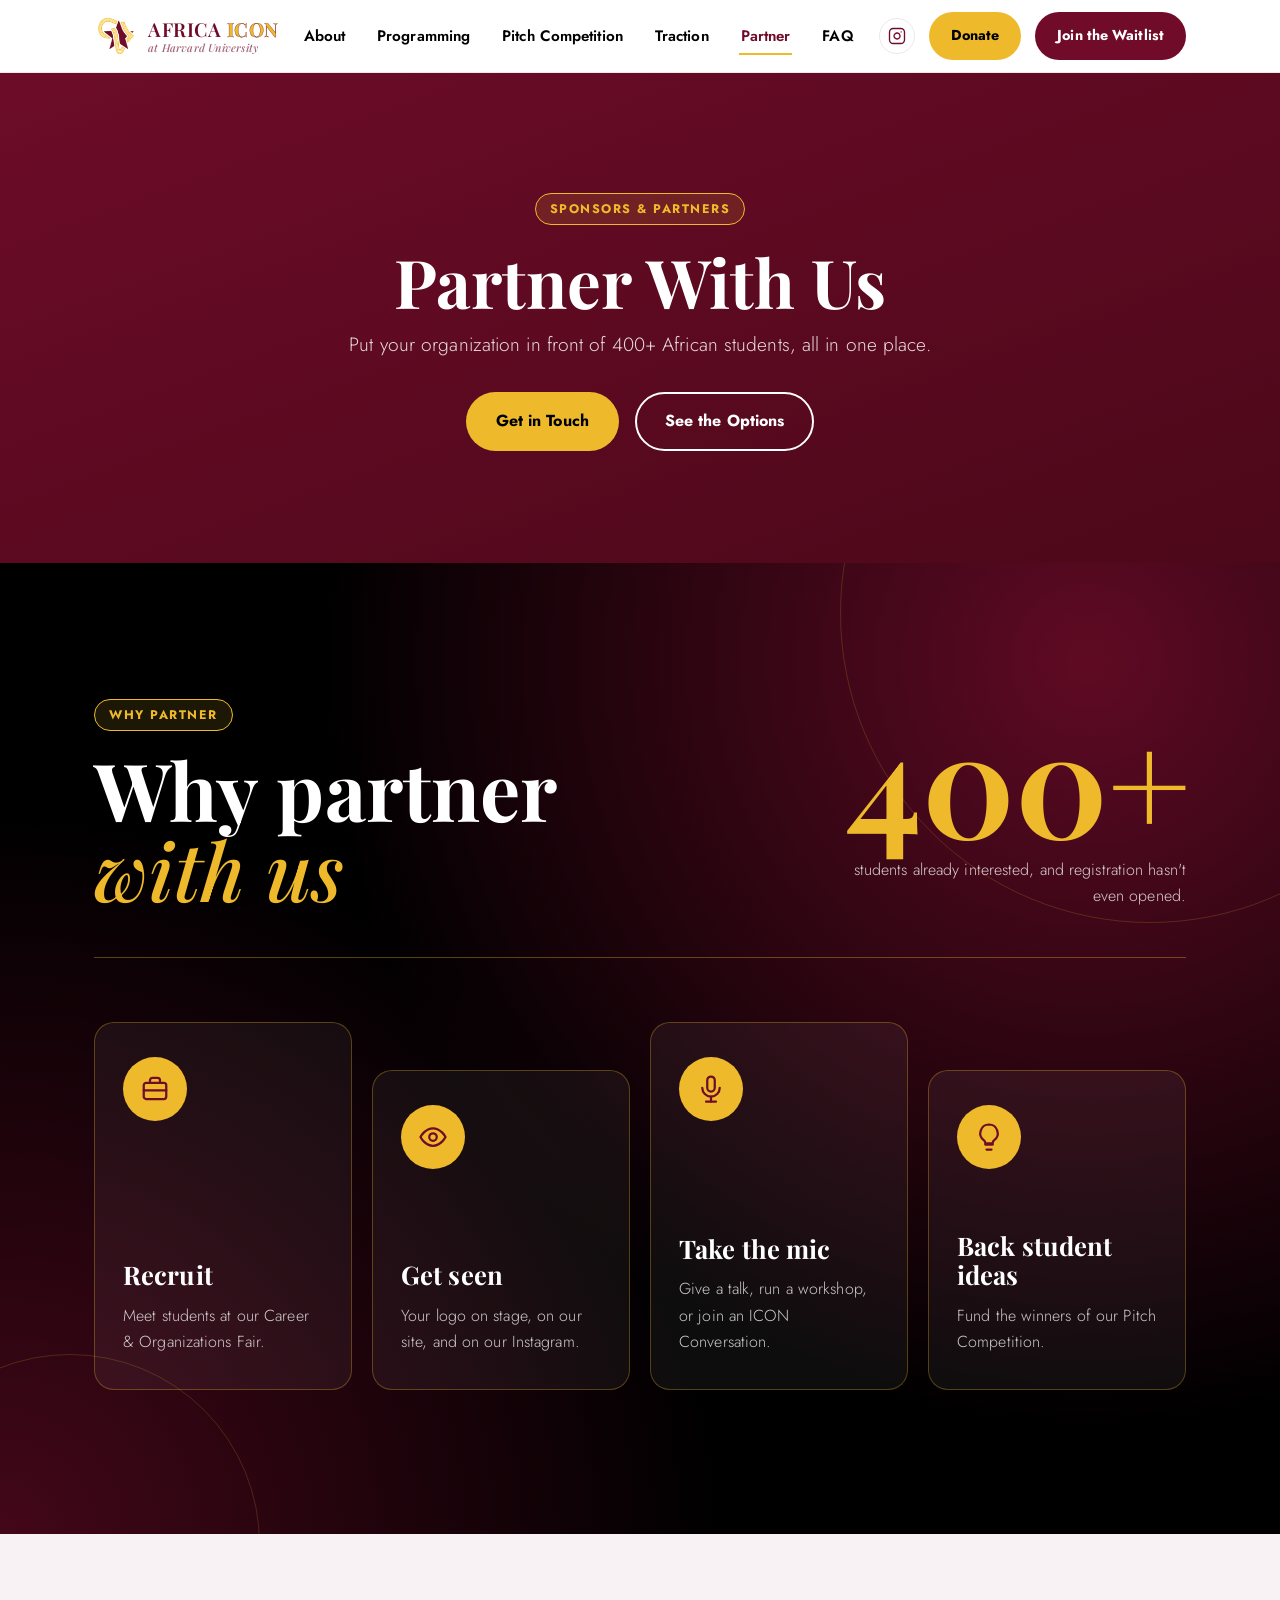
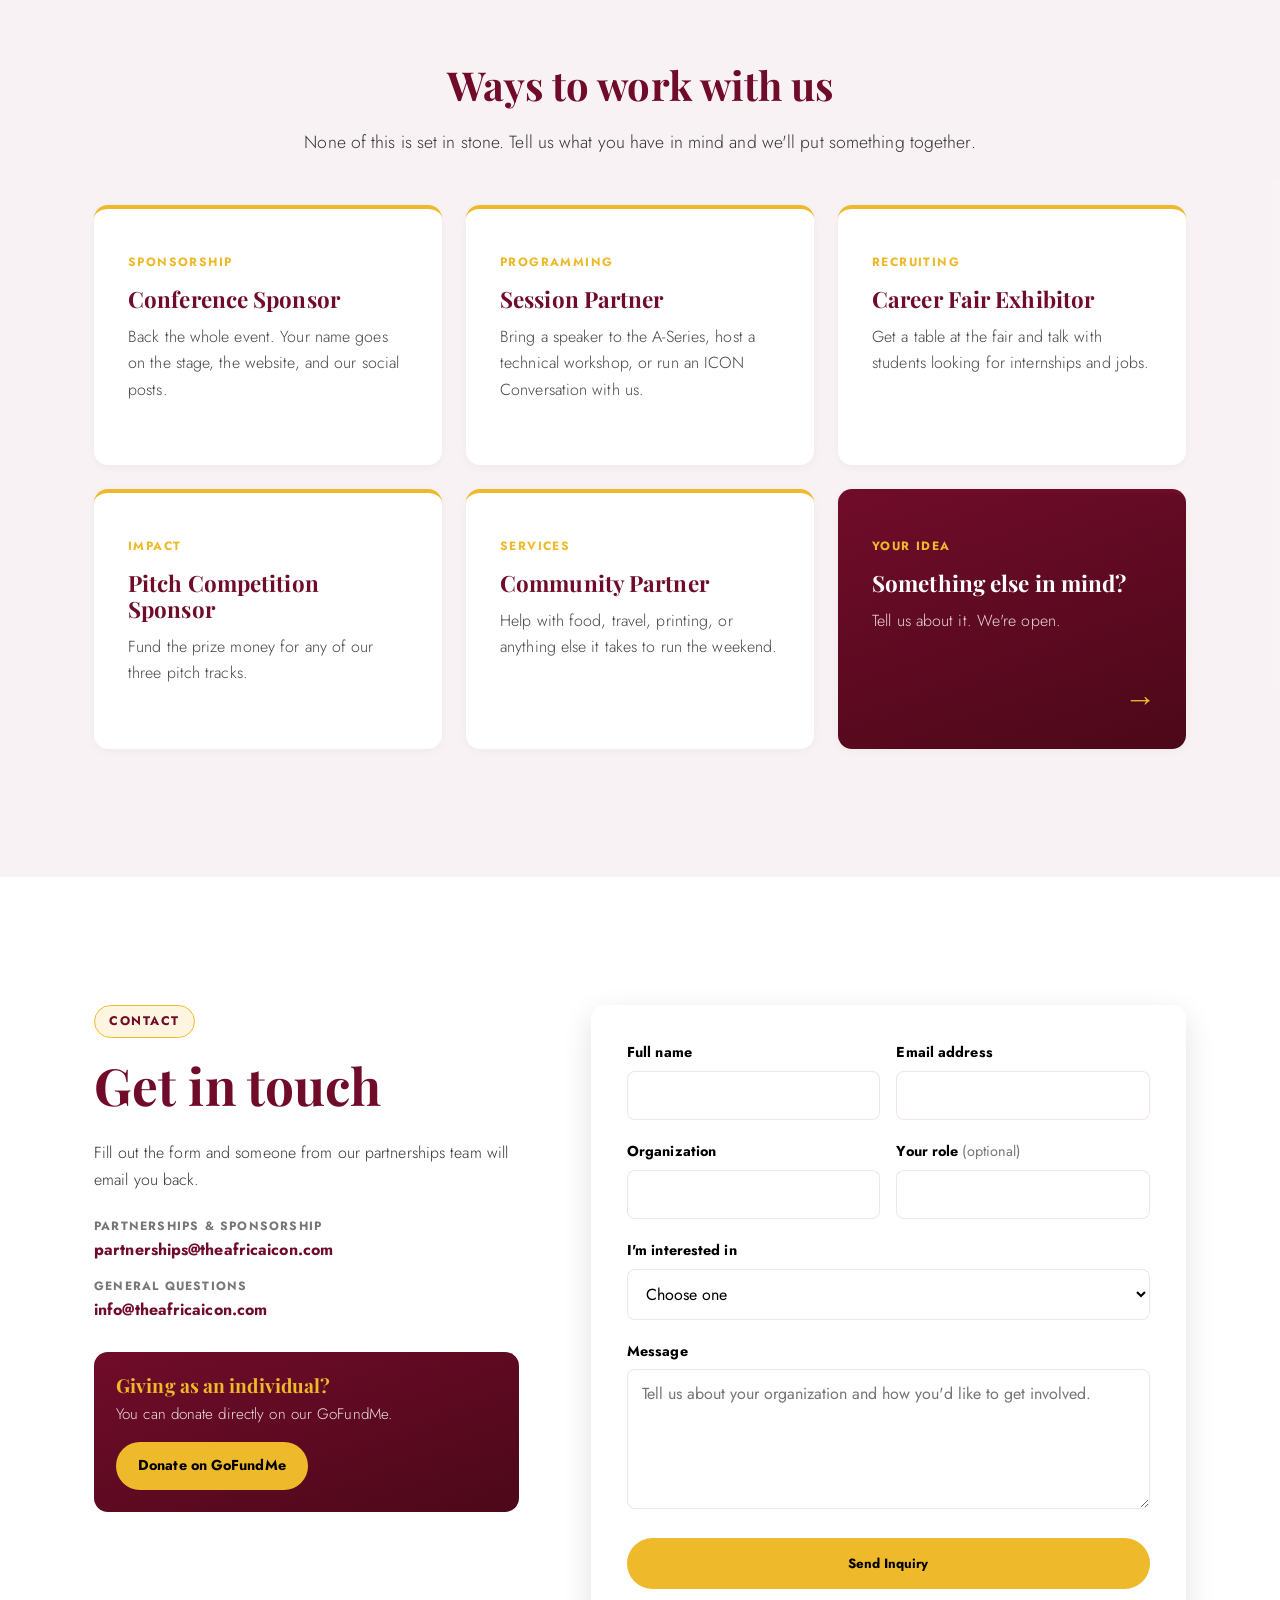
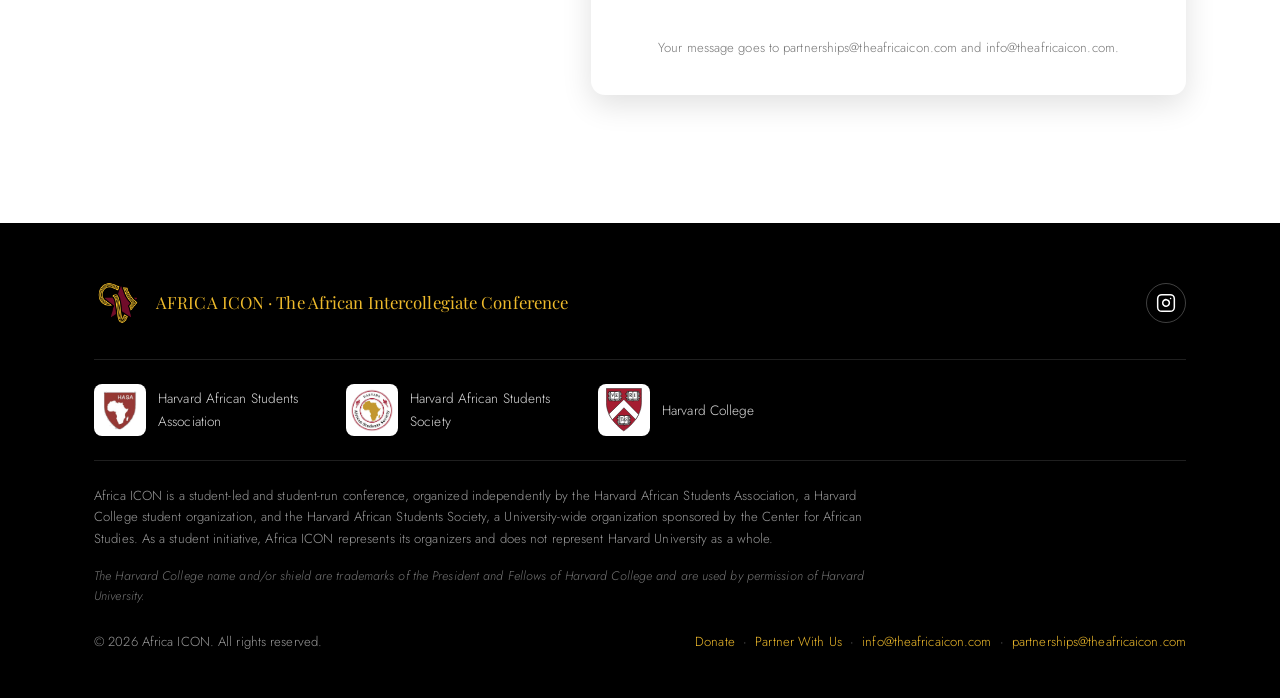
==== commit cf315eff: "Partner page: bolder Why Partner section, drop universities and 2-day stats - Why Partner is now a d" ====
--- a/partner.html
+++ b/partner.html
@@ -4,13 +4,13 @@
 <meta charset="UTF-8">
 <meta name="viewport" content="width=device-width, initial-scale=1.0">
 <title>Partner With Us | Africa ICON</title>
-<meta name="description" content="Sponsor or partner with Africa ICON, the first intercollegiate African conference at Harvard University. Reach 400+ students from 100+ universities on February 26 and 27, 2027.">
+<meta name="description" content="Sponsor or partner with Africa ICON, the first intercollegiate African conference at Harvard University. Reach 400+ African students in one place.">
 
 <link rel="canonical" href="https://theafricaicon.com/partner.html">
 
 <!-- Open Graph / social preview -->
 <meta property="og:title" content="Partner With Us | Africa ICON">
-<meta property="og:description" content="Sponsor or partner with Africa ICON, the first intercollegiate African conference at Harvard University. Reach 400+ students from 100+ universities on February 26 and 27, 2027.">
+<meta property="og:description" content="Sponsor or partner with Africa ICON, the first intercollegiate African conference at Harvard University. Reach 400+ African students in one place.">
 <meta property="og:image" content="https://theafricaicon.com/assets/og-image.png">
 <meta property="og:url" content="https://theafricaicon.com/partner.html">
 <meta property="og:type" content="website">
@@ -18,7 +18,7 @@
 <!-- Twitter/X card -->
 <meta name="twitter:card" content="summary_large_image">
 <meta name="twitter:title" content="Partner With Us | Africa ICON">
-<meta name="twitter:description" content="Sponsor or partner with Africa ICON, the first intercollegiate African conference at Harvard University. Reach 400+ students from 100+ universities on February 26 and 27, 2027.">
+<meta name="twitter:description" content="Sponsor or partner with Africa ICON, the first intercollegiate African conference at Harvard University. Reach 400+ African students in one place.">
 <meta name="twitter:image" content="https://theafricaicon.com/assets/og-image.png">
 
 <link rel="icon" type="image/png" href="assets/favicon-512.png" sizes="512x512">
@@ -82,7 +82,7 @@
     <div class="container">
       <span class="eyebrow-tag eyebrow-tag-gold">Sponsors &amp; Partners</span>
       <h1>Partner With Us</h1>
-      <p>Put your organization in front of 400+ African students from more than 100 universities, all in one place.</p>
+      <p>Put your organization in front of 400+ African students, all in one place.</p>
       <div class="hero-ctas" style="margin-top: 32px;">
         <a href="#contact" class="btn btn-gold">Get in Touch</a>
         <a href="#ways" class="btn btn-outline">See the Options</a>
@@ -90,46 +90,39 @@
     </div>
   </section>
 
-  <!-- ============ STAT BAND ============ -->
-  <section class="stat-band" aria-label="Africa ICON at a glance">
-    <div class="container stat-band-grid">
-      <div class="stat-band-item reveal-fade"><strong>400+</strong><span>students interested</span></div>
-      <div class="stat-band-item reveal-fade"><strong>100+</strong><span>universities</span></div>
-      <div class="stat-band-item reveal-fade"><strong>2</strong><span>days at Harvard, Feb 26 &amp; 27, 2027</span></div>
-    </div>
-  </section>
-
   <!-- ============ WHY PARTNER ============ -->
-  <section class="section section-roomy" id="why-partner">
-    <div class="container partner-why">
-      <div class="partner-why-head reveal">
-        <span class="eyebrow-tag">Why Partner</span>
-        <h2>What you get out of it</h2>
-        <p>
-          Africa ICON is the first intercollegiate African conference at Harvard. For two days, students from
-          campuses all over the U.S. will be in the same building. Partners get to be in that building with them.
-        </p>
-      </div>
-      <div class="benefit-tiles">
-        <div class="benefit-tile reveal-fade">
-          <span class="benefit-num">01</span>
+  <section class="why-band" id="why-partner">
+    <div class="container">
+      <div class="why-top">
+        <div class="why-title reveal">
+          <span class="eyebrow-tag eyebrow-tag-gold">Why Partner</span>
+          <h2>Why partner <em>with us</em></h2>
+        </div>
+        <div class="why-stat reveal">
+          <strong>400+</strong>
+          <span>students already interested, and registration hasn't even opened.</span>
+        </div>
+      </div>
+      <div class="why-cards">
+        <div class="why-card reveal-fade">
+          <span class="why-icon"><svg viewBox="0 0 24 24" fill="none" stroke="currentColor" stroke-width="1.8" stroke-linecap="round" stroke-linejoin="round" aria-hidden="true"><rect x="3" y="7" width="18" height="13" rx="2"></rect><path d="M8 7V5a2 2 0 0 1 2-2h4a2 2 0 0 1 2 2v2"></path><path d="M3 13h18"></path></svg></span>
           <h3>Recruit</h3>
-          <p>Meet students from 100+ universities at our Career &amp; Organizations Fair.</p>
-        </div>
-        <div class="benefit-tile reveal-fade">
-          <span class="benefit-num">02</span>
+          <p>Meet students at our Career &amp; Organizations Fair.</p>
+        </div>
+        <div class="why-card reveal-fade">
+          <span class="why-icon"><svg viewBox="0 0 24 24" fill="none" stroke="currentColor" stroke-width="1.8" stroke-linecap="round" stroke-linejoin="round" aria-hidden="true"><path d="M2 12s3.5-7 10-7 10 7 10 7-3.5 7-10 7S2 12 2 12z"></path><circle cx="12" cy="12" r="3"></circle></svg></span>
           <h3>Get seen</h3>
-          <p>Your logo on stage, on this website, and across our Instagram.</p>
-        </div>
-        <div class="benefit-tile reveal-fade">
-          <span class="benefit-num">03</span>
+          <p>Your logo on stage, on our site, and on our Instagram.</p>
+        </div>
+        <div class="why-card reveal-fade">
+          <span class="why-icon"><svg viewBox="0 0 24 24" fill="none" stroke="currentColor" stroke-width="1.8" stroke-linecap="round" stroke-linejoin="round" aria-hidden="true"><rect x="9" y="2" width="6" height="12" rx="3"></rect><path d="M5 11a7 7 0 0 0 14 0"></path><path d="M12 18v4"></path><path d="M8 22h8"></path></svg></span>
           <h3>Take the mic</h3>
-          <p>Give a talk, run a workshop, or join one of our ICON Conversations.</p>
-        </div>
-        <div class="benefit-tile reveal-fade">
-          <span class="benefit-num">04</span>
+          <p>Give a talk, run a workshop, or join an ICON Conversation.</p>
+        </div>
+        <div class="why-card reveal-fade">
+          <span class="why-icon"><svg viewBox="0 0 24 24" fill="none" stroke="currentColor" stroke-width="1.8" stroke-linecap="round" stroke-linejoin="round" aria-hidden="true"><path d="M9 18h6"></path><path d="M10 22h4"></path><path d="M12 2a7 7 0 0 0-4 12.7c.6.5 1 1.3 1 2.1V17h6v-.2c0-.8.4-1.6 1-2.1A7 7 0 0 0 12 2z"></path></svg></span>
           <h3>Back student ideas</h3>
-          <p>Put money behind student ventures, nonprofits, and research through the Pitch Competition.</p>
+          <p>Fund the winners of our Pitch Competition.</p>
         </div>
       </div>
     </div>
@@ -151,22 +144,22 @@
         <div class="way-card reveal-fade">
           <span class="tier-label">Programming</span>
           <h3>Session Partner</h3>
-          <p>Bring a speaker to the A-Series, host a technical workshop, or co-host an ICON Conversation.</p>
+          <p>Bring a speaker to the A-Series, host a technical workshop, or run an ICON Conversation with us.</p>
         </div>
         <div class="way-card reveal-fade">
           <span class="tier-label">Recruiting</span>
           <h3>Career Fair Exhibitor</h3>
-          <p>Get a table at the fair and talk with students looking for internships and full-time roles.</p>
+          <p>Get a table at the fair and talk with students looking for internships and jobs.</p>
         </div>
         <div class="way-card reveal-fade">
           <span class="tier-label">Impact</span>
           <h3>Pitch Competition Sponsor</h3>
-          <p>Fund the prize money for the for-profit, nonprofit, or research track.</p>
-        </div>
-        <div class="way-card reveal-fade">
-          <span class="tier-label">In-Kind &amp; Media</span>
+          <p>Fund the prize money for any of our three pitch tracks.</p>
+        </div>
+        <div class="way-card reveal-fade">
+          <span class="tier-label">Services</span>
           <h3>Community Partner</h3>
-          <p>Help with food, travel, printing, media, or anything else it takes to run the weekend.</p>
+          <p>Help with food, travel, printing, or anything else it takes to run the weekend.</p>
         </div>
         <a href="#contact" class="way-card way-card-cta reveal-fade">
           <span class="tier-label">Your idea</span>
--- a/css/styles.css
+++ b/css/styles.css
@@ -756,70 +756,96 @@
 .partner-hero h1 { font-size: clamp(2.6rem, 6vw, 4.2rem); }
 .partner-hero p { font-size: 1.2rem; max-width: 620px; }
 
-.stat-band { background: var(--black); color: var(--white); padding: 72px 0; }
-.stat-band-grid {
-  display: grid;
-  grid-template-columns: repeat(3, 1fr);
-  gap: 32px;
-  text-align: center;
-}
-.stat-band-item strong {
+/* "Why Partner": dark band, giant stat, icon cards that turn gold on hover */
+.why-band {
+  position: relative;
+  overflow: hidden;
+  padding: 136px 0 144px;
+  color: var(--white);
+  background:
+    radial-gradient(circle at 85% 10%, rgba(112, 12, 42, 0.85) 0%, rgba(112, 12, 42, 0) 55%),
+    radial-gradient(circle at 0% 100%, rgba(112, 12, 42, 0.6) 0%, rgba(112, 12, 42, 0) 45%),
+    var(--black);
+}
+.why-band::before,
+.why-band::after {
+  /* thin gold rings for texture */
+  content: "";
+  position: absolute;
+  border: 1px solid rgba(238, 186, 43, 0.18);
+  border-radius: 50%;
+  pointer-events: none;
+}
+.why-band::before { width: 620px; height: 620px; top: -260px; right: -180px; }
+.why-band::after { width: 380px; height: 380px; bottom: -200px; left: -120px; }
+.why-band .container { position: relative; z-index: 1; }
+
+.why-top {
+  display: flex;
+  justify-content: space-between;
+  align-items: flex-end;
+  gap: 48px;
+  padding-bottom: 48px;
+  border-bottom: 1px solid rgba(238, 186, 43, 0.35);
+}
+.why-title h2 {
+  font-size: clamp(2.8rem, 6.5vw, 5rem);
+  line-height: 1;
+  color: var(--white);
+  margin: 0;
+}
+.why-title h2 em { display: block; font-style: italic; font-weight: 500; color: var(--gold); }
+.why-stat { text-align: right; max-width: 340px; }
+.why-stat strong {
   display: block;
   font-family: var(--font-display);
-  font-size: clamp(3.2rem, 8vw, 5.5rem);
-  line-height: 1;
-  color: var(--gold);
-}
-.stat-band-item span {
-  display: block;
-  margin-top: 10px;
-  font-size: 0.85rem;
-  letter-spacing: 1.4px;
-  text-transform: uppercase;
-  color: rgba(255, 255, 255, 0.75);
-}
-.stat-band-item + .stat-band-item { border-left: 1px solid rgba(238, 186, 43, 0.25); }
-
-.partner-why {
+  font-size: clamp(5rem, 12vw, 9rem);
+  line-height: 0.9;
+  color: var(--gold);
+}
+.why-stat span { display: block; margin-top: 12px; color: rgba(255, 255, 255, 0.8); font-size: 1rem; }
+
+.why-cards {
   display: grid;
-  grid-template-columns: 0.9fr 1.3fr;
-  gap: 80px;
-  align-items: start;
-}
-.partner-why-head { position: sticky; top: 120px; }
-.partner-why-head h2 {
-  font-size: clamp(2.2rem, 4.5vw, 3.4rem);
-  line-height: 1.08;
+  grid-template-columns: repeat(4, 1fr);
+  gap: 20px;
+  margin-top: 64px;
+}
+.why-card {
+  display: flex;
+  flex-direction: column;
+  min-height: 320px;
+  padding: 34px 28px;
+  border-radius: 20px;
+  background: rgba(255, 255, 255, 0.05);
+  border: 1px solid rgba(238, 186, 43, 0.3);
+  transition: background 0.25s ease, transform 0.25s ease, border-color 0.25s ease;
+}
+.why-card:nth-child(even) { margin-top: 48px; }
+.why-icon {
+  display: flex;
+  align-items: center;
+  justify-content: center;
+  width: 64px;
+  height: 64px;
+  border-radius: 50%;
+  background: var(--gold);
   color: var(--maroon);
-}
-.partner-why-head p { font-size: 1.12rem; color: #333; }
-.benefit-tiles {
-  display: grid;
-  grid-template-columns: 1fr 1fr;
-  gap: 24px;
-}
-.benefit-tile {
-  background: var(--maroon-05);
-  border-radius: var(--radius);
-  padding: 40px 32px;
-  min-height: 250px;
-  display: flex;
-  flex-direction: column;
-  transition: background 0.2s ease, transform 0.2s ease;
-}
-.benefit-tile:nth-child(even) { transform: translateY(40px); }
-.benefit-tile:hover { background: var(--gold-15); }
-.benefit-num {
-  font-family: var(--font-display);
-  font-size: 2.8rem;
-  font-weight: 700;
-  color: var(--gold);
-  line-height: 1;
-  margin-bottom: auto;
-  padding-bottom: 28px;
-}
-.benefit-tile h3 { color: var(--maroon); font-size: 1.45rem; margin-bottom: 8px; }
-.benefit-tile p { color: #444; margin: 0; }
+  transition: background 0.25s ease, color 0.25s ease;
+}
+.why-icon svg { width: 30px; height: 30px; }
+.why-card h3 {
+  margin-top: auto;
+  padding-top: 40px;
+  font-size: 1.6rem;
+  color: var(--white);
+  transition: color 0.25s ease;
+}
+.why-card p { margin: 0; color: rgba(255, 255, 255, 0.78); transition: color 0.25s ease; }
+.why-card:hover { background: var(--gold); border-color: var(--gold); transform: translateY(-8px); }
+.why-card:hover h3 { color: var(--maroon); }
+.why-card:hover p { color: var(--maroon-dark); }
+.why-card:hover .why-icon { background: var(--maroon); color: var(--gold); }
 
 .ways-grid {
   display: grid;
@@ -1026,17 +1052,20 @@
 }
 
 @media (max-width: 860px) {
-  .contact-grid, .donate-band, .partner-why { grid-template-columns: 1fr; gap: 40px; }
-  .partner-why-head { position: static; }
+  .contact-grid, .donate-band { grid-template-columns: 1fr; gap: 40px; }
+  .why-cards { grid-template-columns: 1fr 1fr; }
+  .why-card:nth-child(even) { margin-top: 0; }
+  .why-band { padding: 96px 0; }
   .ways-grid { grid-template-columns: 1fr 1fr; }
-  .benefit-tile:nth-child(even) { transform: none; }
   .section-roomy, .section-donate { padding: 88px 0; }
 }
 
 @media (max-width: 560px) {
-  .ways-grid, .benefit-tiles, .stat-band-grid { grid-template-columns: 1fr; }
-  .stat-band-item + .stat-band-item { border-left: none; border-top: 1px solid rgba(238, 186, 43, 0.25); padding-top: 28px; }
-  .benefit-tile, .way-card { min-height: 0; }
+  .ways-grid, .why-cards { grid-template-columns: 1fr; }
+  .why-top { flex-direction: column; align-items: flex-start; }
+  .why-stat { text-align: left; }
+  .why-card, .way-card { min-height: 0; }
+  .why-card h3 { padding-top: 24px; }
   .header-actions .header-donate { display: none; }
   .main-nav .nav-donate { display: block; }
   .form-row-2 { grid-template-columns: 1fr; gap: 0; }
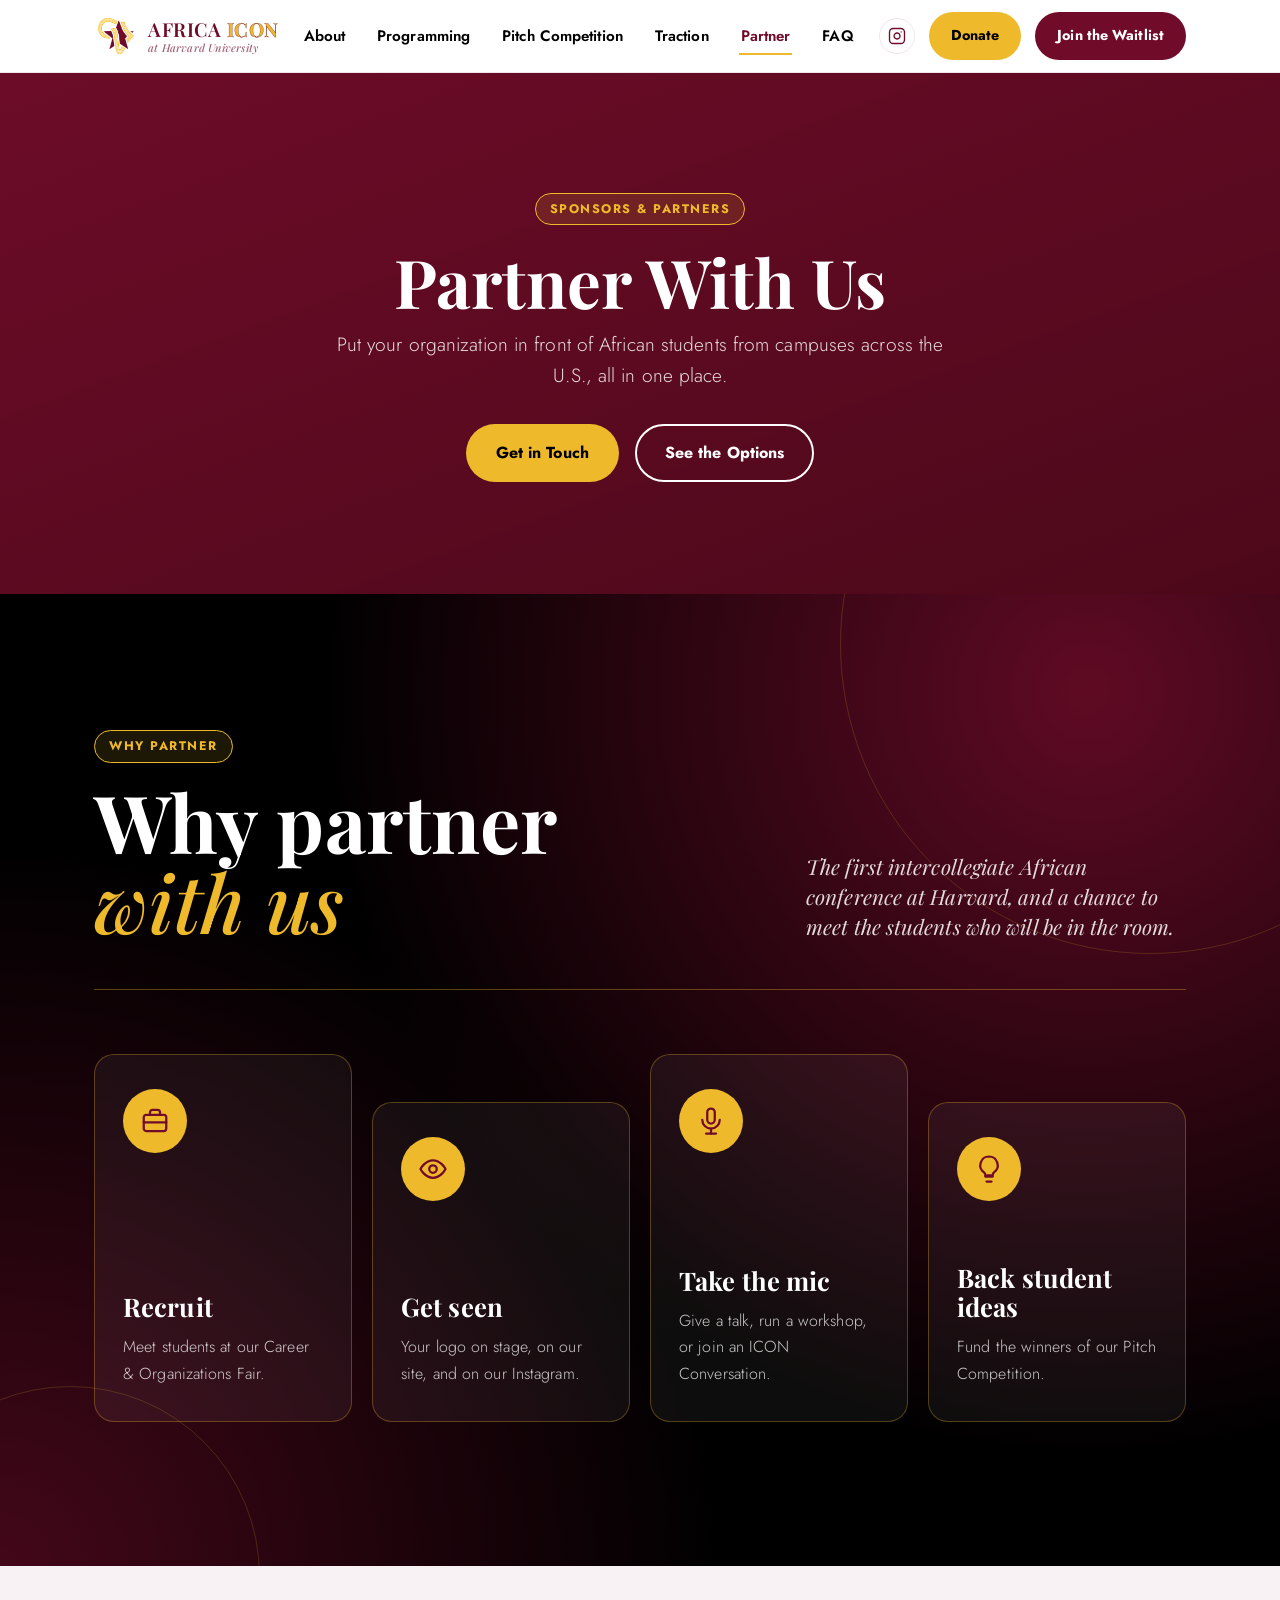
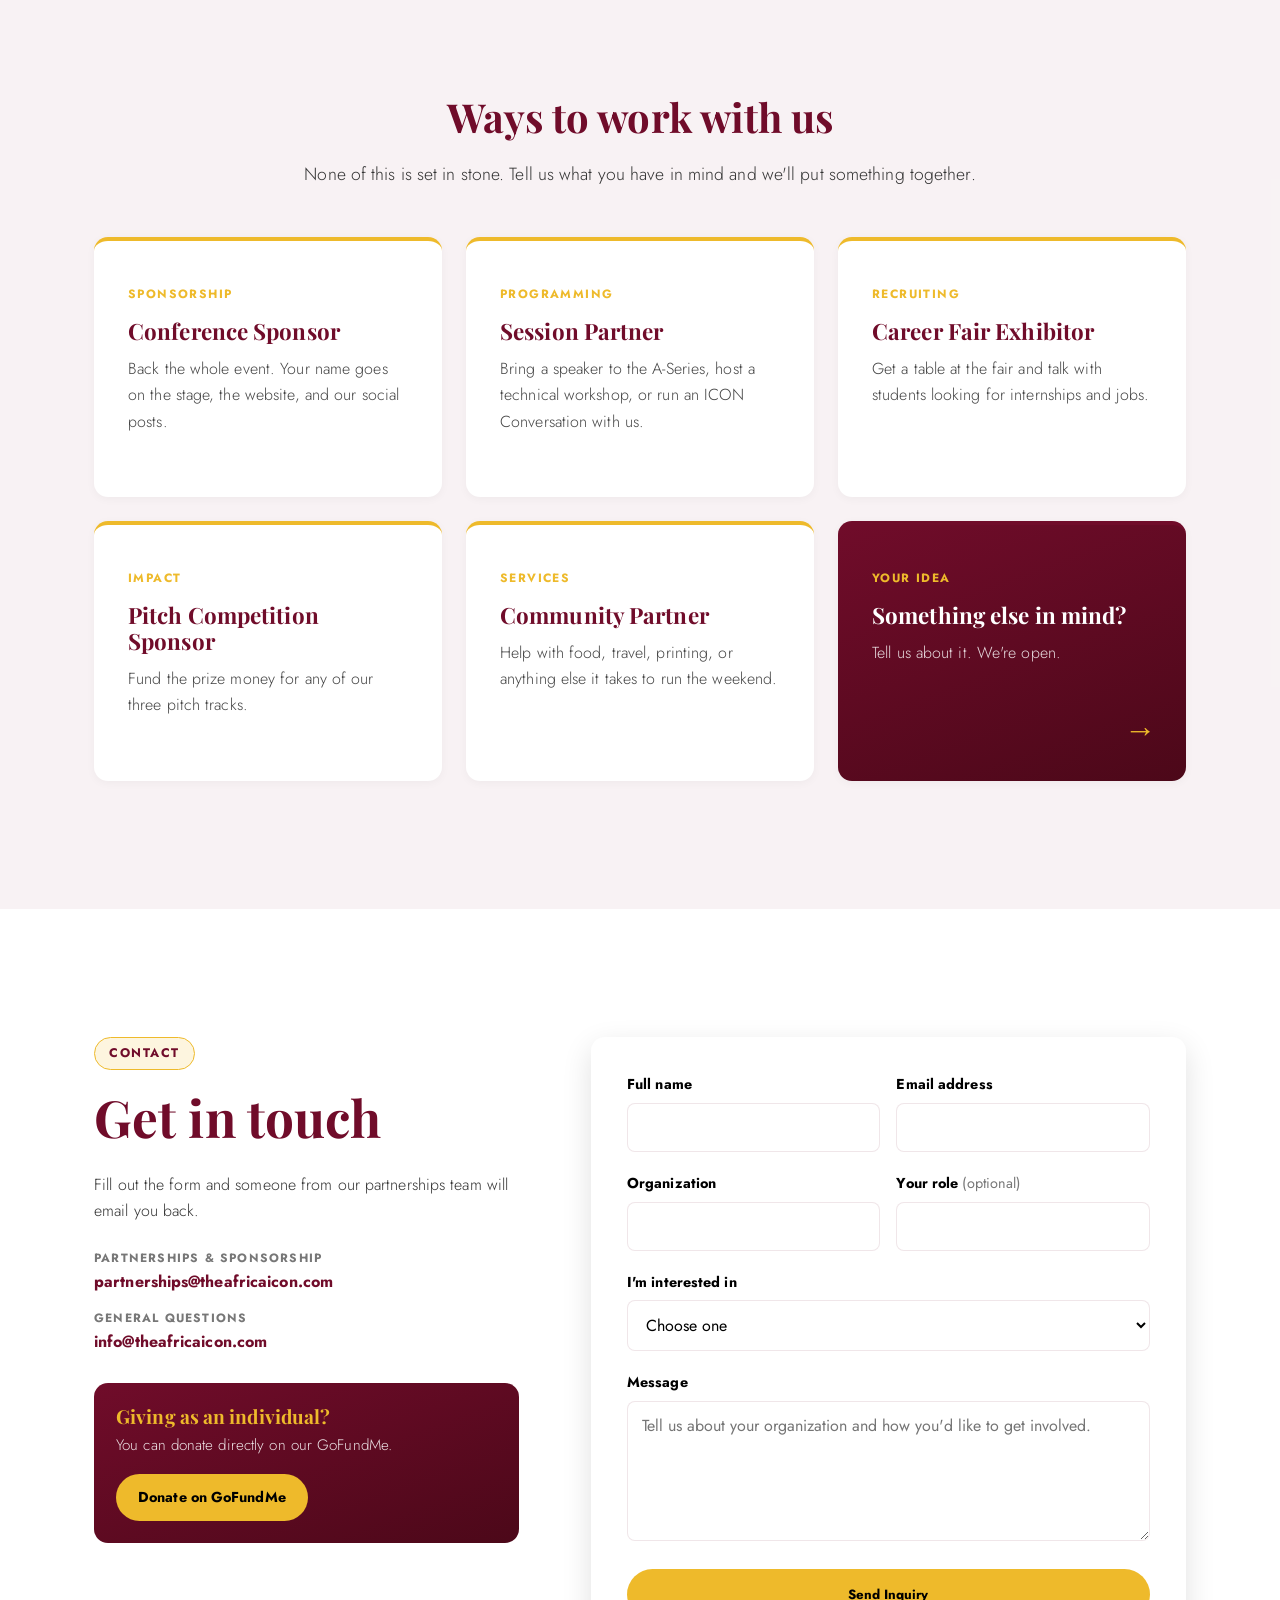
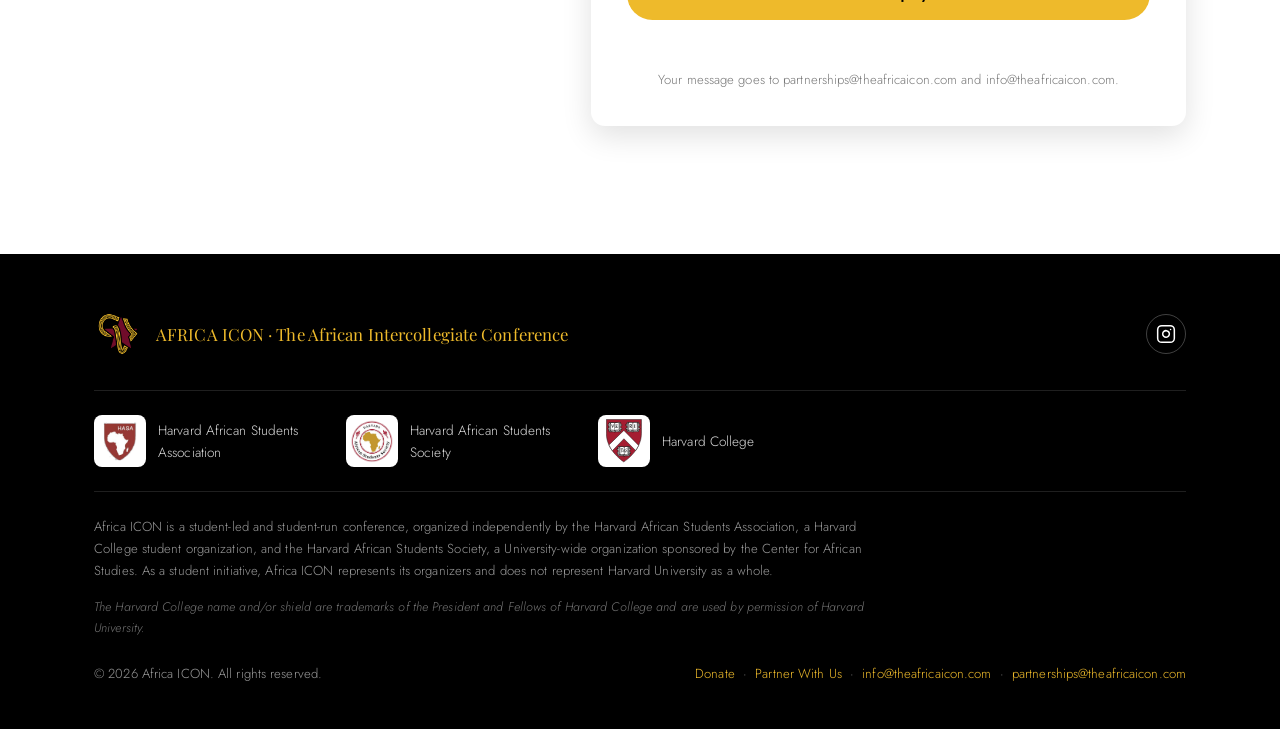
==== commit 2f68c1d7: "Partner page: remove 400+ interest figure Co-Authored-By: Claude Opus 5.5 <noreply@anthropic.com>" ====
--- a/partner.html
+++ b/partner.html
@@ -4,13 +4,13 @@
 <meta charset="UTF-8">
 <meta name="viewport" content="width=device-width, initial-scale=1.0">
 <title>Partner With Us | Africa ICON</title>
-<meta name="description" content="Sponsor or partner with Africa ICON, the first intercollegiate African conference at Harvard University. Reach 400+ African students in one place.">
+<meta name="description" content="Sponsor or partner with Africa ICON, the first intercollegiate African conference at Harvard University. Reach African students from campuses across the U.S. in one place.">
 
 <link rel="canonical" href="https://theafricaicon.com/partner.html">
 
 <!-- Open Graph / social preview -->
 <meta property="og:title" content="Partner With Us | Africa ICON">
-<meta property="og:description" content="Sponsor or partner with Africa ICON, the first intercollegiate African conference at Harvard University. Reach 400+ African students in one place.">
+<meta property="og:description" content="Sponsor or partner with Africa ICON, the first intercollegiate African conference at Harvard University. Reach African students from campuses across the U.S. in one place.">
 <meta property="og:image" content="https://theafricaicon.com/assets/og-image.png">
 <meta property="og:url" content="https://theafricaicon.com/partner.html">
 <meta property="og:type" content="website">
@@ -18,7 +18,7 @@
 <!-- Twitter/X card -->
 <meta name="twitter:card" content="summary_large_image">
 <meta name="twitter:title" content="Partner With Us | Africa ICON">
-<meta name="twitter:description" content="Sponsor or partner with Africa ICON, the first intercollegiate African conference at Harvard University. Reach 400+ African students in one place.">
+<meta name="twitter:description" content="Sponsor or partner with Africa ICON, the first intercollegiate African conference at Harvard University. Reach African students from campuses across the U.S. in one place.">
 <meta name="twitter:image" content="https://theafricaicon.com/assets/og-image.png">
 
 <link rel="icon" type="image/png" href="assets/favicon-512.png" sizes="512x512">
@@ -82,7 +82,7 @@
     <div class="container">
       <span class="eyebrow-tag eyebrow-tag-gold">Sponsors &amp; Partners</span>
       <h1>Partner With Us</h1>
-      <p>Put your organization in front of 400+ African students, all in one place.</p>
+      <p>Put your organization in front of African students from campuses across the U.S., all in one place.</p>
       <div class="hero-ctas" style="margin-top: 32px;">
         <a href="#contact" class="btn btn-gold">Get in Touch</a>
         <a href="#ways" class="btn btn-outline">See the Options</a>
@@ -98,10 +98,10 @@
           <span class="eyebrow-tag eyebrow-tag-gold">Why Partner</span>
           <h2>Why partner <em>with us</em></h2>
         </div>
-        <div class="why-stat reveal">
-          <strong>400+</strong>
-          <span>students already interested, and registration hasn't even opened.</span>
-        </div>
+        <p class="why-sub reveal">
+          The first intercollegiate African conference at Harvard, and a chance to meet the students
+          who will be in the room.
+        </p>
       </div>
       <div class="why-cards">
         <div class="why-card reveal-fade">
--- a/css/styles.css
+++ b/css/styles.css
@@ -795,15 +795,15 @@
   margin: 0;
 }
 .why-title h2 em { display: block; font-style: italic; font-weight: 500; color: var(--gold); }
-.why-stat { text-align: right; max-width: 340px; }
-.why-stat strong {
-  display: block;
+.why-sub {
+  max-width: 380px;
+  margin: 0;
   font-family: var(--font-display);
-  font-size: clamp(5rem, 12vw, 9rem);
-  line-height: 0.9;
-  color: var(--gold);
-}
-.why-stat span { display: block; margin-top: 12px; color: rgba(255, 255, 255, 0.8); font-size: 1rem; }
+  font-style: italic;
+  font-size: 1.3rem;
+  line-height: 1.45;
+  color: rgba(255, 255, 255, 0.85);
+}
 
 .why-cards {
   display: grid;
@@ -1063,7 +1063,6 @@
 @media (max-width: 560px) {
   .ways-grid, .why-cards { grid-template-columns: 1fr; }
   .why-top { flex-direction: column; align-items: flex-start; }
-  .why-stat { text-align: left; }
   .why-card, .way-card { min-height: 0; }
   .why-card h3 { padding-top: 24px; }
   .header-actions .header-donate { display: none; }
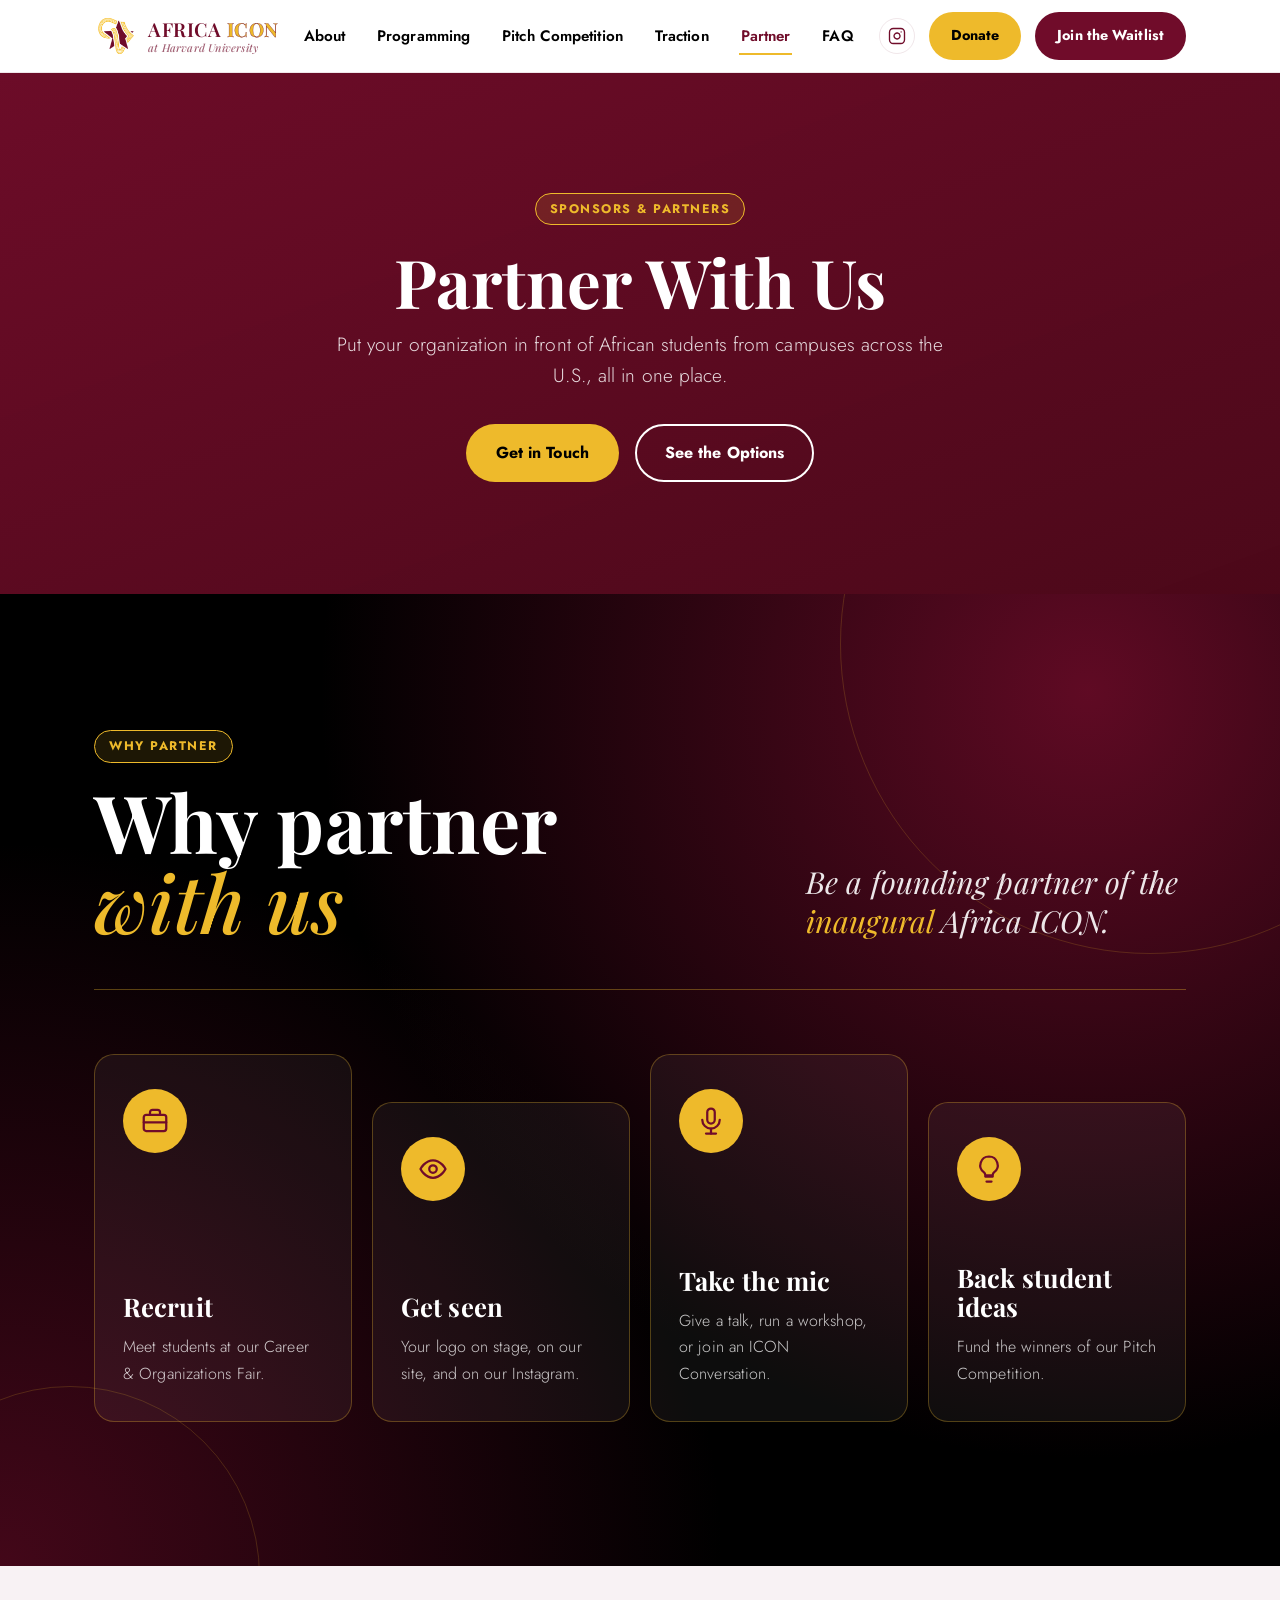
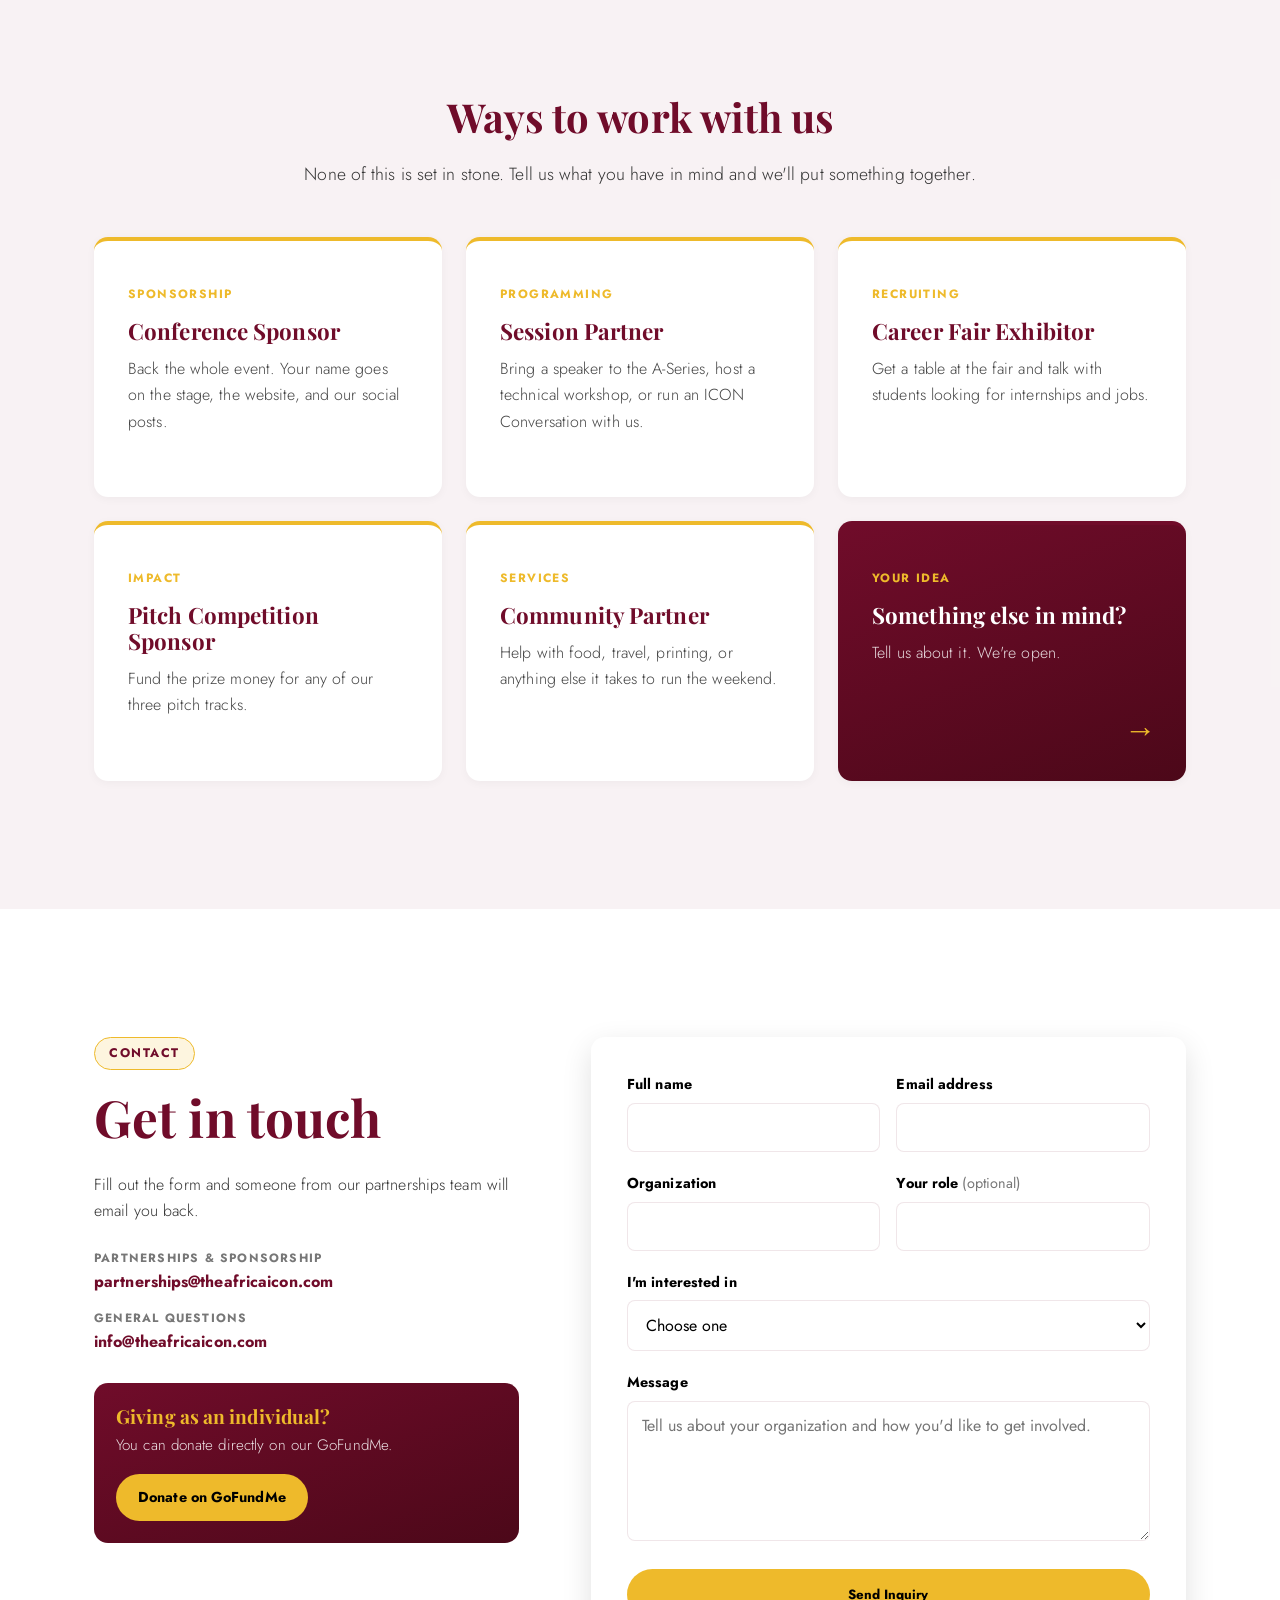
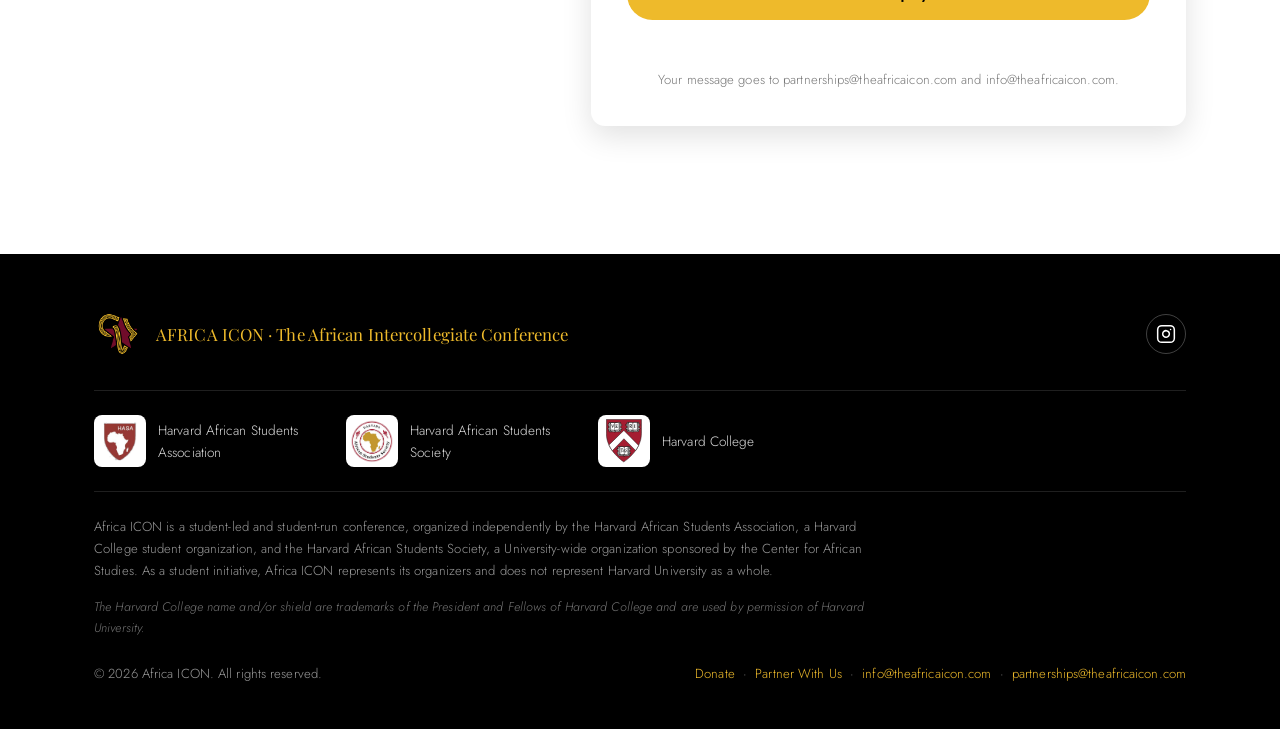
==== commit 70ca8635: "Partner page: founding partner line in Why Partner Co-Authored-By: Claude Opus 5.5 <noreply@anthropi" ====
--- a/partner.html
+++ b/partner.html
@@ -99,8 +99,7 @@
           <h2>Why partner <em>with us</em></h2>
         </div>
         <p class="why-sub reveal">
-          The first intercollegiate African conference at Harvard, and a chance to meet the students
-          who will be in the room.
+          Be a founding partner of the <span>inaugural</span> Africa ICON.
         </p>
       </div>
       <div class="why-cards">
--- a/css/styles.css
+++ b/css/styles.css
@@ -800,10 +800,11 @@
   margin: 0;
   font-family: var(--font-display);
   font-style: italic;
-  font-size: 1.3rem;
-  line-height: 1.45;
-  color: rgba(255, 255, 255, 0.85);
-}
+  font-size: clamp(1.4rem, 2.4vw, 1.9rem);
+  line-height: 1.3;
+  color: rgba(255, 255, 255, 0.9);
+}
+.why-sub span { color: var(--gold); }
 
 .why-cards {
   display: grid;
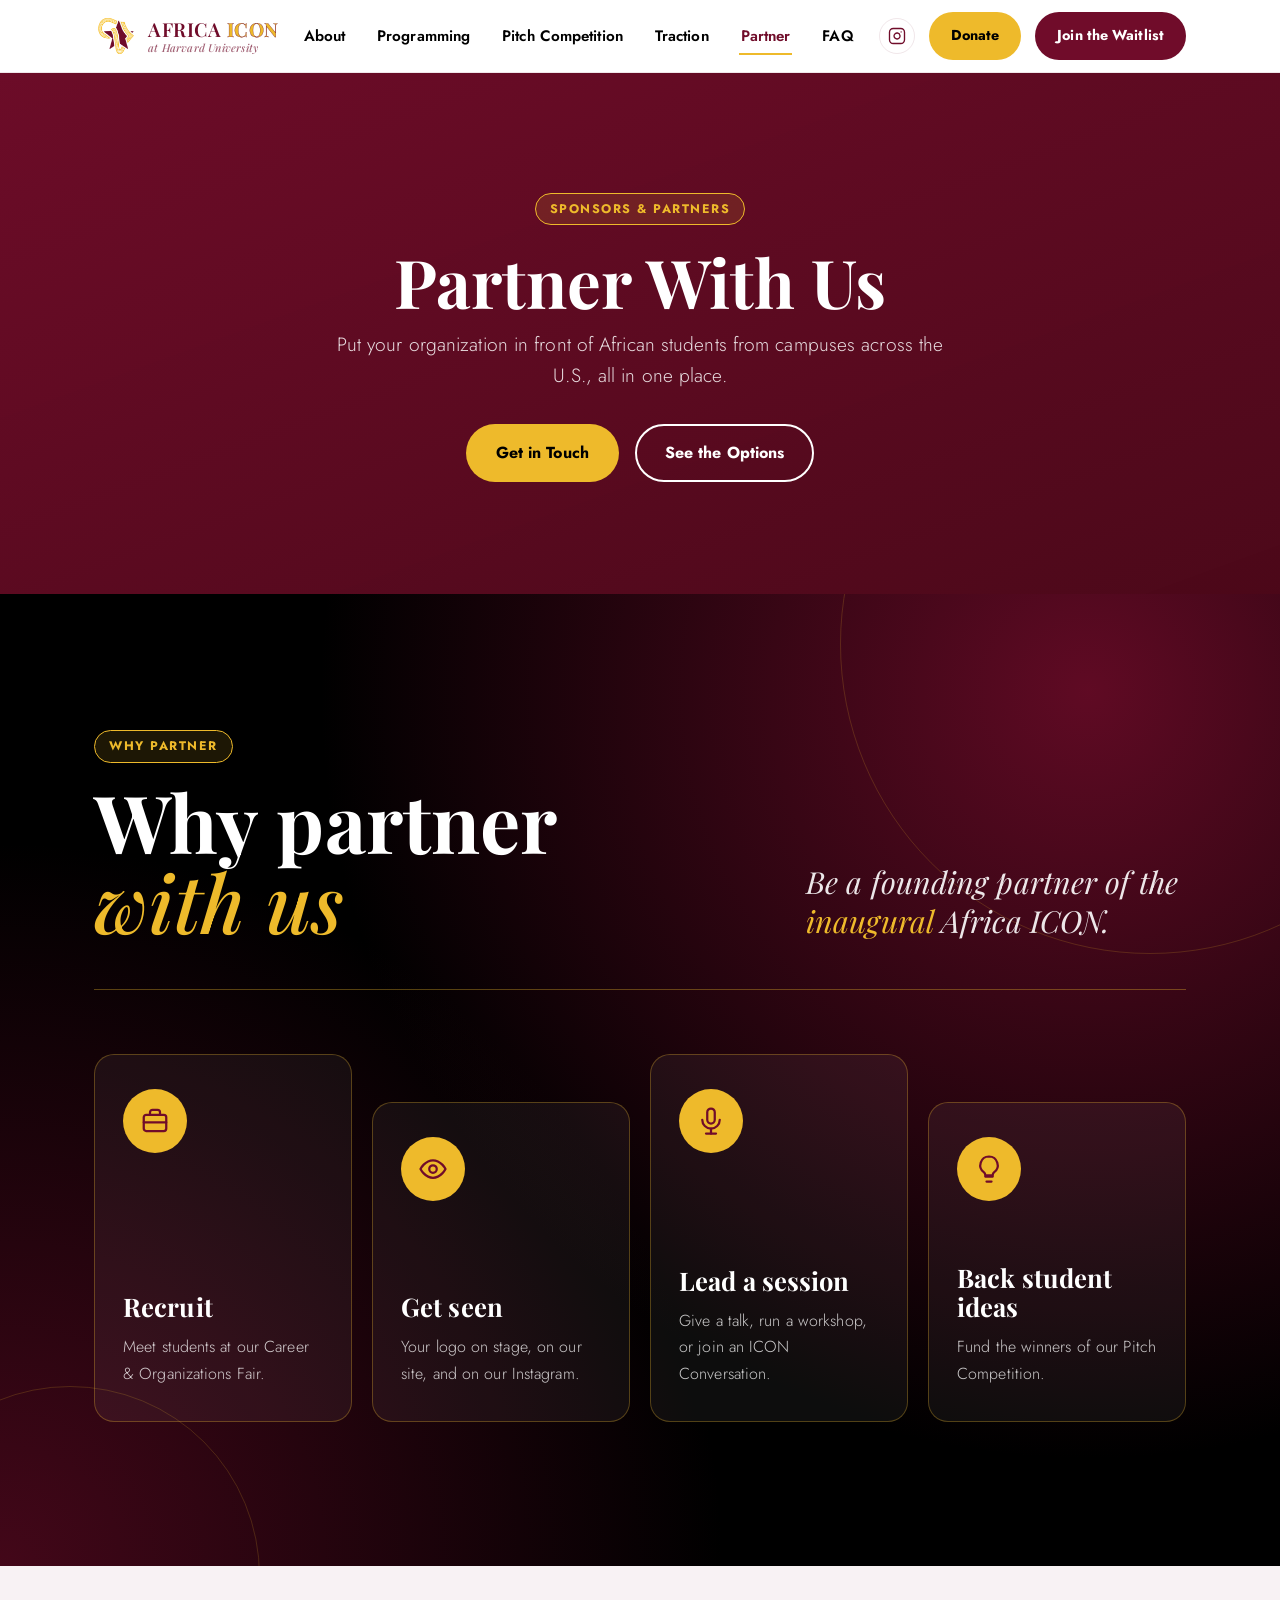
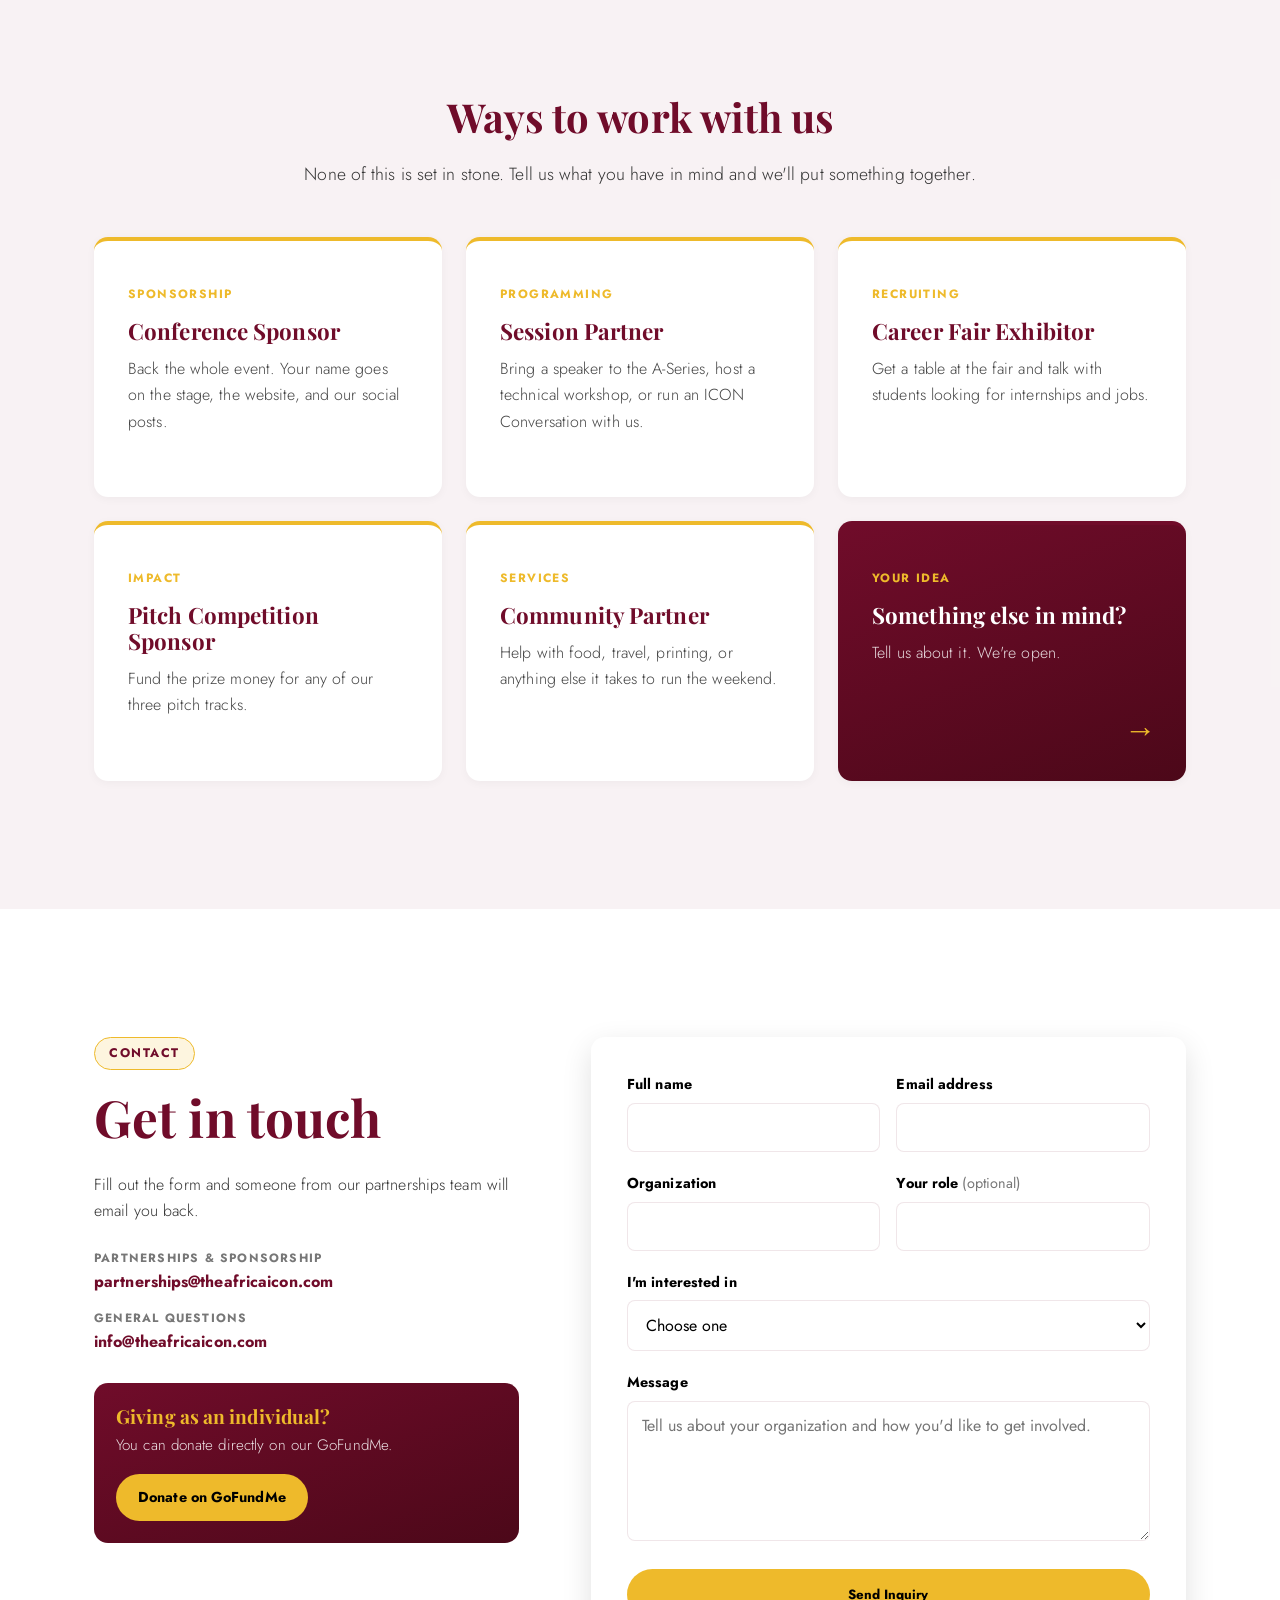
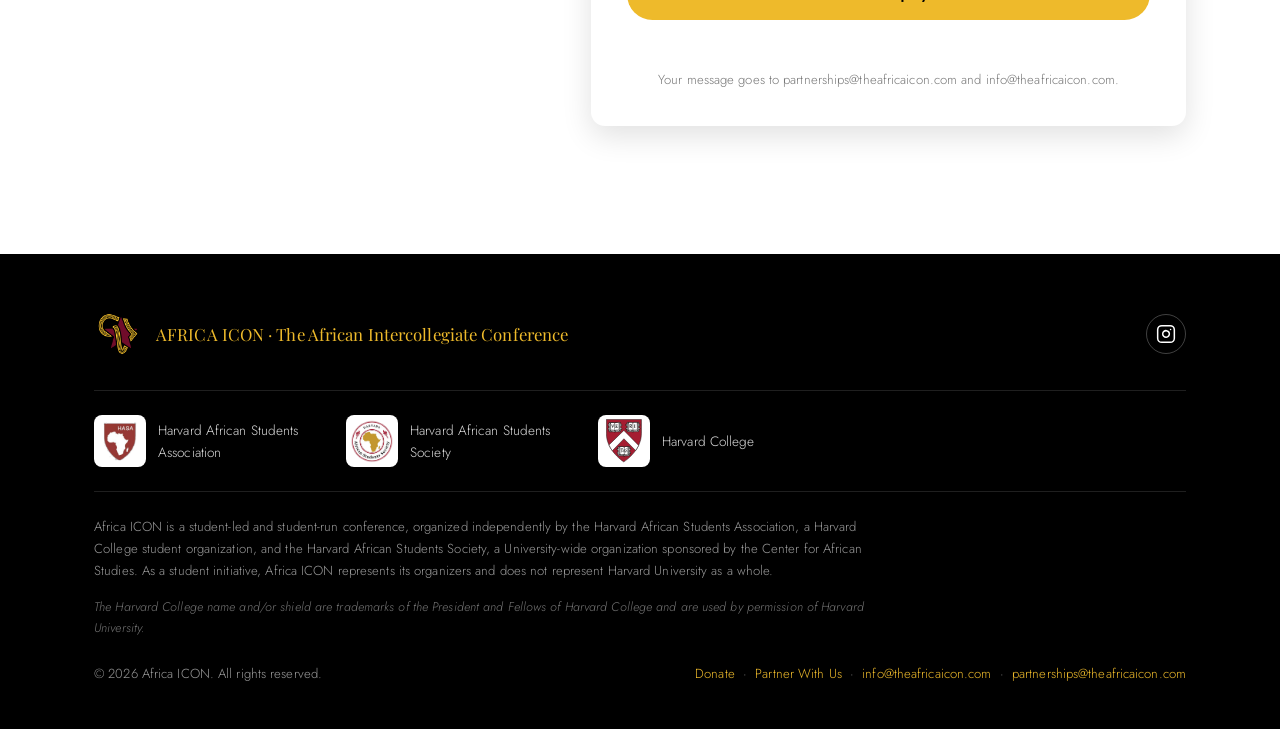
==== commit 0fb86b24: "Programming: bento grid for the six sessions; Partner: rename Take the mic Co-Authored-By: Claude Op" ====
--- a/partner.html
+++ b/partner.html
@@ -115,7 +115,7 @@
         </div>
         <div class="why-card reveal-fade">
           <span class="why-icon"><svg viewBox="0 0 24 24" fill="none" stroke="currentColor" stroke-width="1.8" stroke-linecap="round" stroke-linejoin="round" aria-hidden="true"><rect x="9" y="2" width="6" height="12" rx="3"></rect><path d="M5 11a7 7 0 0 0 14 0"></path><path d="M12 18v4"></path><path d="M8 22h8"></path></svg></span>
-          <h3>Take the mic</h3>
+          <h3>Lead a session</h3>
           <p>Give a talk, run a workshop, or join an ICON Conversation.</p>
         </div>
         <div class="why-card reveal-fade">
--- a/css/styles.css
+++ b/css/styles.css
@@ -525,24 +525,6 @@
   margin-top: 20px;
 }
 
-.pitch-banner {
-  margin-top: 40px;
-  background: linear-gradient(160deg, var(--maroon) 0%, var(--maroon-dark) 100%);
-  border-radius: var(--radius);
-  padding: 40px 44px;
-  text-align: center;
-}
-.pitch-banner h3 {
-  color: var(--gold);
-  font-size: 1.5rem;
-  margin-bottom: 12px;
-}
-.pitch-banner p {
-  color: rgba(255, 255, 255, 0.9);
-  max-width: 700px;
-  margin: 0 auto 24px;
-  font-size: 1.05rem;
-}
 
 /* ============ Traction / stat rings ============ */
 .stats-grid {
@@ -750,6 +732,105 @@
 }
 .donate-body p { font-size: 1.15rem; color: rgba(255, 255, 255, 0.9); }
 .donate-body .donate-note { font-style: italic; color: var(--gold); font-size: 1rem; margin-bottom: 28px; }
+
+/* ============ Programming: bento grid ============ */
+.prog-bento {
+  display: grid;
+  grid-template-columns: repeat(3, 1fr);
+  grid-template-areas:
+    "key  key  aser"
+    "key  key  work"
+    "conv fair pitch";
+  gap: 20px;
+}
+.prog-tile {
+  position: relative;
+  display: flex;
+  flex-direction: column;
+  min-height: 280px;
+  padding: 32px 30px;
+  border-radius: 22px;
+  overflow: hidden;
+  text-decoration: none;
+  color: inherit;
+  transition: transform 0.25s ease, box-shadow 0.25s ease;
+}
+.prog-tile:hover { transform: translateY(-6px); box-shadow: 0 18px 40px rgba(0, 0, 0, 0.18); }
+.prog-tile-top { display: flex; justify-content: space-between; align-items: flex-start; margin-bottom: auto; }
+.prog-icon {
+  display: flex;
+  align-items: center;
+  justify-content: center;
+  width: 58px;
+  height: 58px;
+  border-radius: 50%;
+  transition: transform 0.35s ease;
+}
+.prog-icon svg { width: 28px; height: 28px; }
+.prog-tile:hover .prog-icon { transform: rotate(-12deg) scale(1.08); }
+.prog-num {
+  font-family: var(--font-display);
+  font-weight: 700;
+  font-size: 3rem;
+  line-height: 1;
+  opacity: 0.35;
+}
+.prog-tile h3 { margin: 48px 0 10px; font-size: 1.55rem; }
+.prog-tile p { margin: 0; font-size: 1rem; line-height: 1.55; }
+
+.prog-key {
+  grid-area: key;
+  color: var(--white);
+  background:
+    radial-gradient(circle at 100% 0%, rgba(238, 186, 43, 0.25) 0%, rgba(238, 186, 43, 0) 50%),
+    linear-gradient(160deg, var(--maroon) 0%, var(--maroon-dark) 100%);
+  padding: 44px 44px 48px;
+}
+.prog-key::after {
+  content: "";
+  position: absolute;
+  width: 420px;
+  height: 420px;
+  right: -140px;
+  bottom: -200px;
+  border: 1px solid rgba(238, 186, 43, 0.3);
+  border-radius: 50%;
+}
+.prog-key .prog-icon { width: 76px; height: 76px; background: var(--gold); color: var(--maroon); }
+.prog-key .prog-icon svg { width: 36px; height: 36px; }
+.prog-key .prog-num { font-size: 5rem; color: var(--gold); opacity: 0.6; }
+.prog-key h3 { font-size: clamp(2rem, 3.6vw, 3rem); color: var(--white); }
+.prog-key p { font-size: 1.15rem; max-width: 460px; color: rgba(255, 255, 255, 0.88); }
+
+.prog-aser { grid-area: aser; background: var(--gold); color: var(--maroon-dark); }
+.prog-aser .prog-icon { background: var(--maroon); color: var(--gold); }
+.prog-aser h3 { color: var(--maroon); }
+
+.prog-work { grid-area: work; background: var(--black); color: rgba(255, 255, 255, 0.8); }
+.prog-work .prog-icon { background: rgba(238, 186, 43, 0.15); color: var(--gold); border: 1px solid var(--gold); }
+.prog-work .prog-num { color: var(--gold); }
+.prog-work h3 { color: var(--white); }
+
+.prog-conv { grid-area: conv; background: var(--maroon-05); border: 2px solid var(--gold); color: #333; }
+.prog-conv .prog-icon { background: var(--maroon); color: var(--gold); }
+.prog-conv .prog-num { color: var(--maroon); }
+.prog-conv h3 { color: var(--maroon); }
+
+.prog-fair { grid-area: fair; background: var(--white); border: 2px solid var(--maroon); color: #333; }
+.prog-fair .prog-icon { background: var(--gold); color: var(--maroon); }
+.prog-fair .prog-num { color: var(--maroon); }
+.prog-fair h3 { color: var(--maroon); }
+
+.prog-pitch {
+  grid-area: pitch;
+  background: linear-gradient(160deg, var(--maroon-dark) 0%, var(--black) 100%);
+  color: rgba(255, 255, 255, 0.85);
+}
+.prog-pitch .prog-icon { background: var(--gold); color: var(--maroon); }
+.prog-pitch .prog-num { color: var(--gold); }
+.prog-pitch h3 { color: var(--gold); }
+.prog-arrow { display: inline-block; color: var(--gold); font-weight: 700; transition: transform 0.2s ease; }
+.prog-pitch:hover .prog-arrow { transform: translateX(6px); }
 
 /* ============ Partner page ============ */
 .partner-hero { padding: 120px 0 112px; }
@@ -1054,6 +1135,14 @@
 
 @media (max-width: 860px) {
   .contact-grid, .donate-band { grid-template-columns: 1fr; gap: 40px; }
+  .prog-bento {
+    grid-template-columns: 1fr 1fr;
+    grid-template-areas:
+      "key  key"
+      "aser work"
+      "conv fair"
+      "pitch pitch";
+  }
   .why-cards { grid-template-columns: 1fr 1fr; }
   .why-card:nth-child(even) { margin-top: 0; }
   .why-band { padding: 96px 0; }
@@ -1063,6 +1152,10 @@
 
 @media (max-width: 560px) {
   .ways-grid, .why-cards { grid-template-columns: 1fr; }
+  .prog-bento { grid-template-columns: 1fr; grid-template-areas: "key" "aser" "work" "conv" "fair" "pitch"; }
+  .prog-tile { min-height: 0; }
+  .prog-key { padding: 34px 28px; }
+  .prog-key .prog-num { font-size: 3.6rem; }
   .why-top { flex-direction: column; align-items: flex-start; }
   .why-card, .way-card { min-height: 0; }
   .why-card h3 { padding-top: 24px; }
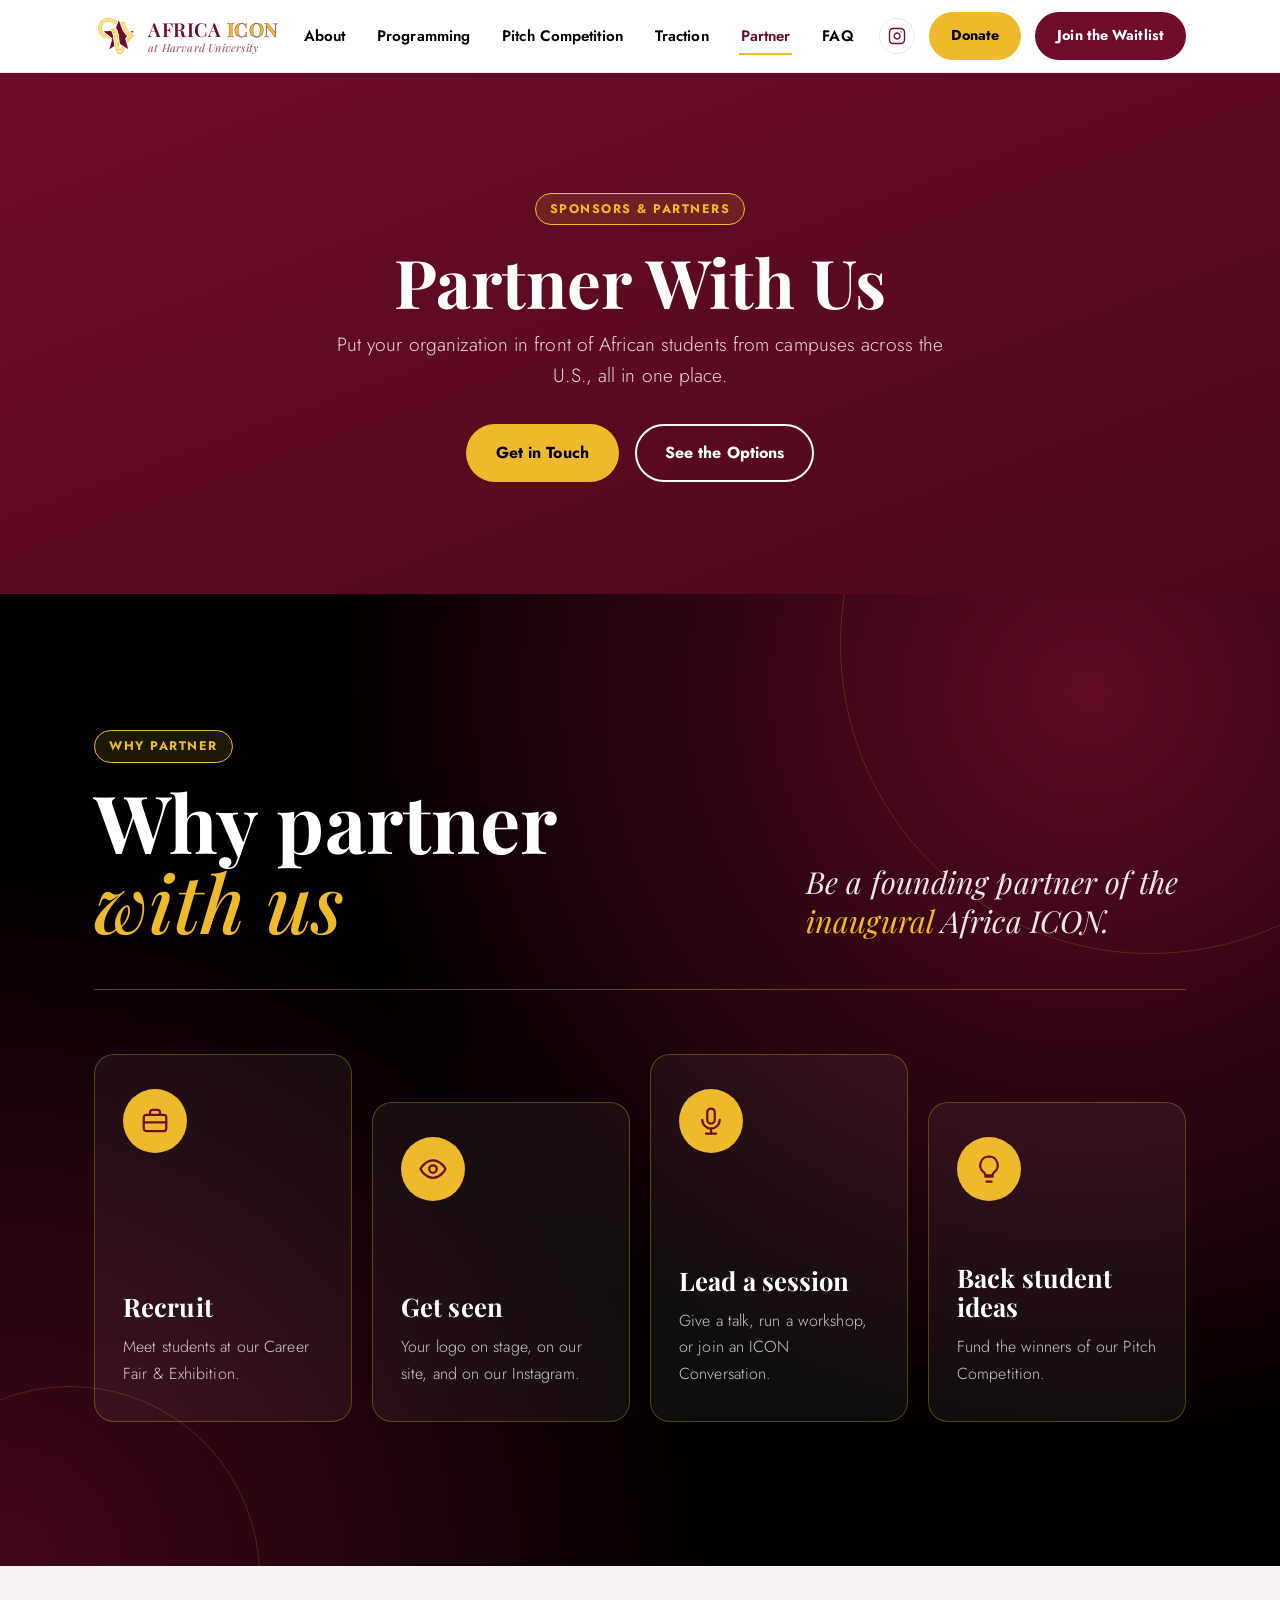
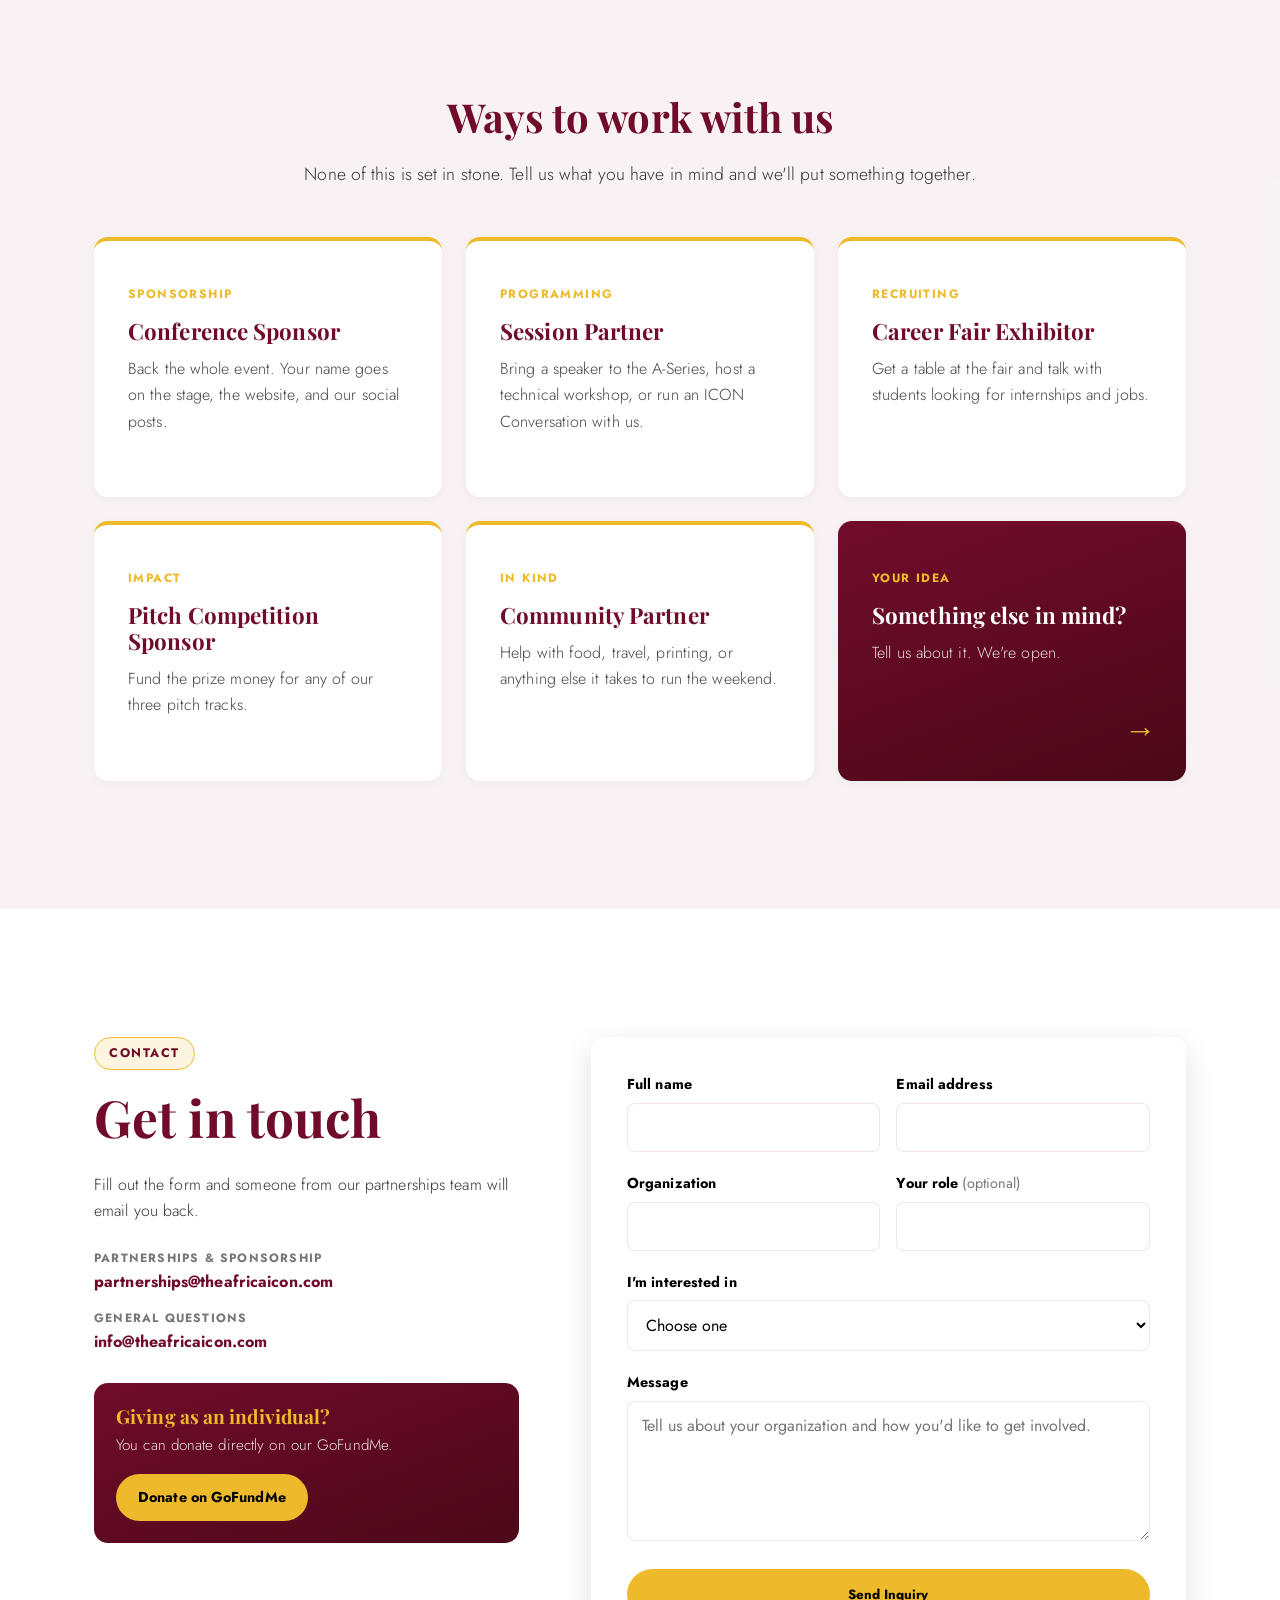
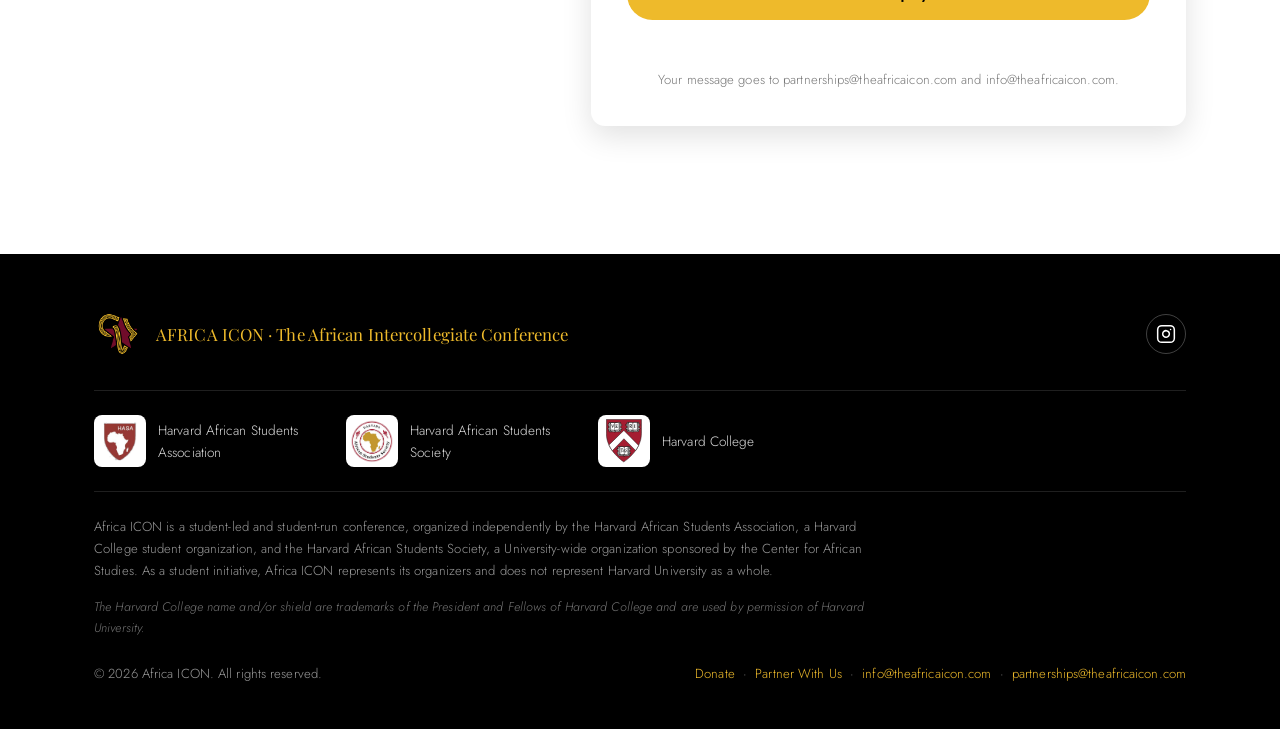
==== commit 6e473c78: "Rename to Career Fair & Exhibition; Partner card label In Kind Co-Authored-By: Claude Opus 5.5 <nore" ====
--- a/partner.html
+++ b/partner.html
@@ -106,7 +106,7 @@
         <div class="why-card reveal-fade">
           <span class="why-icon"><svg viewBox="0 0 24 24" fill="none" stroke="currentColor" stroke-width="1.8" stroke-linecap="round" stroke-linejoin="round" aria-hidden="true"><rect x="3" y="7" width="18" height="13" rx="2"></rect><path d="M8 7V5a2 2 0 0 1 2-2h4a2 2 0 0 1 2 2v2"></path><path d="M3 13h18"></path></svg></span>
           <h3>Recruit</h3>
-          <p>Meet students at our Career &amp; Organizations Fair.</p>
+          <p>Meet students at our Career Fair &amp; Exhibition.</p>
         </div>
         <div class="why-card reveal-fade">
           <span class="why-icon"><svg viewBox="0 0 24 24" fill="none" stroke="currentColor" stroke-width="1.8" stroke-linecap="round" stroke-linejoin="round" aria-hidden="true"><path d="M2 12s3.5-7 10-7 10 7 10 7-3.5 7-10 7S2 12 2 12z"></path><circle cx="12" cy="12" r="3"></circle></svg></span>
@@ -156,7 +156,7 @@
           <p>Fund the prize money for any of our three pitch tracks.</p>
         </div>
         <div class="way-card reveal-fade">
-          <span class="tier-label">Services</span>
+          <span class="tier-label">In Kind</span>
           <h3>Community Partner</h3>
           <p>Help with food, travel, printing, or anything else it takes to run the weekend.</p>
         </div>
--- a/css/styles.css
+++ b/css/styles.css
@@ -738,17 +738,16 @@
   display: grid;
   grid-template-columns: repeat(3, 1fr);
   grid-template-areas:
-    "key  key  aser"
-    "key  key  work"
-    "conv fair pitch";
+    "aser work pitch"
+    "key  conv fair";
   gap: 20px;
 }
 .prog-tile {
   position: relative;
   display: flex;
   flex-direction: column;
-  min-height: 280px;
-  padding: 32px 30px;
+  min-height: 240px;
+  padding: 30px 28px;
   border-radius: 22px;
   overflow: hidden;
   text-decoration: none;
@@ -775,32 +774,33 @@
   line-height: 1;
   opacity: 0.35;
 }
-.prog-tile h3 { margin: 48px 0 10px; font-size: 1.55rem; }
+.prog-tile h3 { margin: 36px 0 10px; font-size: 1.45rem; }
 .prog-tile p { margin: 0; font-size: 1rem; line-height: 1.55; }
 
-.prog-key {
-  grid-area: key;
-  color: var(--white);
-  background:
-    radial-gradient(circle at 100% 0%, rgba(238, 186, 43, 0.25) 0%, rgba(238, 186, 43, 0) 50%),
-    linear-gradient(160deg, var(--maroon) 0%, var(--maroon-dark) 100%);
-  padding: 44px 44px 48px;
-}
-.prog-key::after {
+/* The three headline sessions: taller tiles, bigger type, a gold ring for texture */
+.prog-feature { min-height: 440px; padding: 38px 34px 40px; }
+.prog-feature::after {
   content: "";
   position: absolute;
-  width: 420px;
-  height: 420px;
-  right: -140px;
-  bottom: -200px;
-  border: 1px solid rgba(238, 186, 43, 0.3);
+  width: 300px;
+  height: 300px;
+  right: -120px;
+  bottom: -140px;
   border-radius: 50%;
-}
-.prog-key .prog-icon { width: 76px; height: 76px; background: var(--gold); color: var(--maroon); }
-.prog-key .prog-icon svg { width: 36px; height: 36px; }
-.prog-key .prog-num { font-size: 5rem; color: var(--gold); opacity: 0.6; }
-.prog-key h3 { font-size: clamp(2rem, 3.6vw, 3rem); color: var(--white); }
-.prog-key p { font-size: 1.15rem; max-width: 460px; color: rgba(255, 255, 255, 0.88); }
+  border: 1px solid currentColor;
+  opacity: 0.18;
+  pointer-events: none;
+}
+.prog-feature .prog-icon { width: 72px; height: 72px; }
+.prog-feature .prog-icon svg { width: 34px; height: 34px; }
+.prog-feature .prog-num { font-size: 4.2rem; opacity: 0.5; }
+.prog-feature h3 { font-size: clamp(1.9rem, 2.8vw, 2.4rem); line-height: 1.1; }
+.prog-feature p { font-size: 1.08rem; }
+
+.prog-key { grid-area: key; background: var(--white); border: 2px solid var(--maroon); color: #333; }
+.prog-key .prog-icon { background: var(--maroon); color: var(--gold); }
+.prog-key .prog-num { color: var(--maroon); }
+.prog-key h3 { color: var(--maroon); }
 
 .prog-aser { grid-area: aser; background: var(--gold); color: var(--maroon-dark); }
 .prog-aser .prog-icon { background: var(--maroon); color: var(--gold); }
@@ -816,7 +816,7 @@
 .prog-conv .prog-num { color: var(--maroon); }
 .prog-conv h3 { color: var(--maroon); }
 
-.prog-fair { grid-area: fair; background: var(--white); border: 2px solid var(--maroon); color: #333; }
+.prog-fair { grid-area: fair; background: var(--white); border: 2px solid var(--gold); color: #333; }
 .prog-fair .prog-icon { background: var(--gold); color: var(--maroon); }
 .prog-fair .prog-num { color: var(--maroon); }
 .prog-fair h3 { color: var(--maroon); }
@@ -1138,10 +1138,10 @@
   .prog-bento {
     grid-template-columns: 1fr 1fr;
     grid-template-areas:
-      "key  key"
-      "aser work"
-      "conv fair"
-      "pitch pitch";
+      "aser  work"
+      "pitch pitch"
+      "key   conv"
+      "fair  fair";
   }
   .why-cards { grid-template-columns: 1fr 1fr; }
   .why-card:nth-child(even) { margin-top: 0; }
@@ -1152,10 +1152,9 @@
 
 @media (max-width: 560px) {
   .ways-grid, .why-cards { grid-template-columns: 1fr; }
-  .prog-bento { grid-template-columns: 1fr; grid-template-areas: "key" "aser" "work" "conv" "fair" "pitch"; }
+  .prog-bento { grid-template-columns: 1fr; grid-template-areas: "aser" "work" "pitch" "key" "conv" "fair"; }
   .prog-tile { min-height: 0; }
-  .prog-key { padding: 34px 28px; }
-  .prog-key .prog-num { font-size: 3.6rem; }
+  .prog-feature { min-height: 340px; }
   .why-top { flex-direction: column; align-items: flex-start; }
   .why-card, .way-card { min-height: 0; }
   .why-card h3 { padding-top: 24px; }
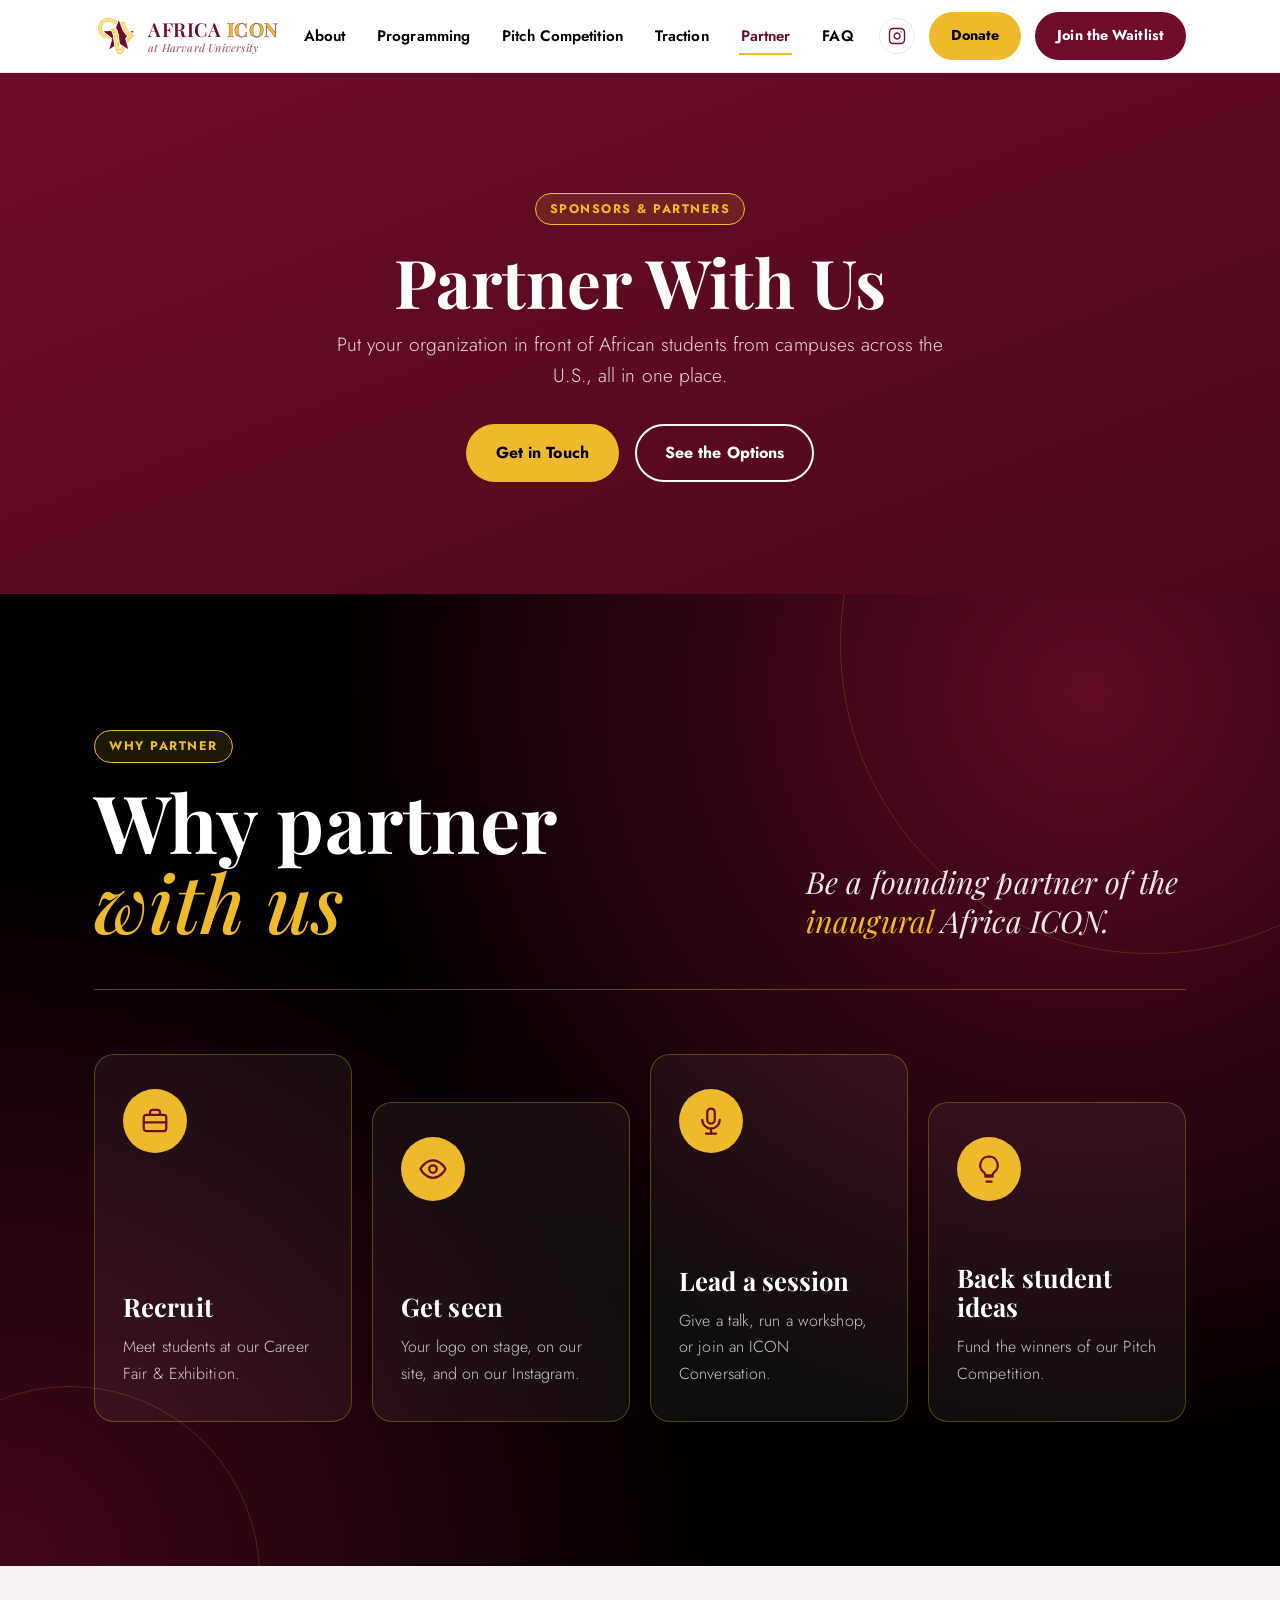
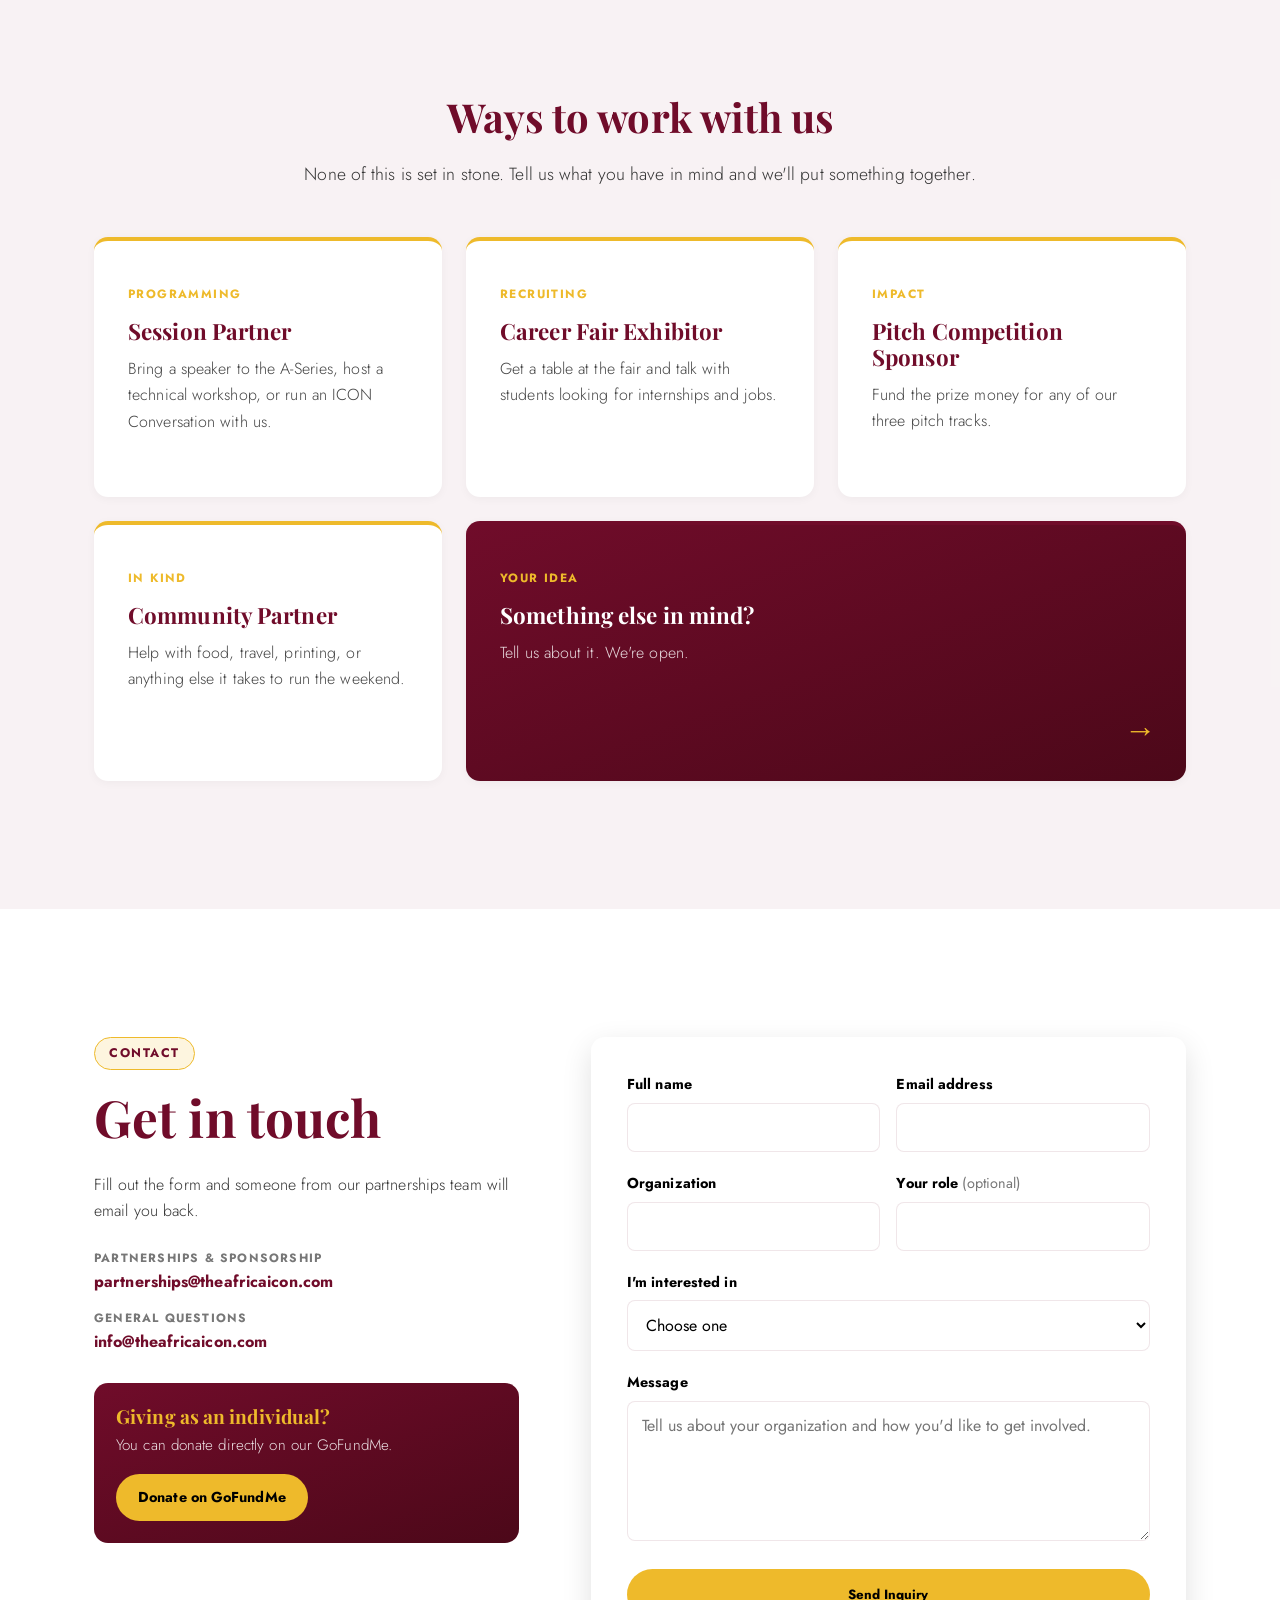
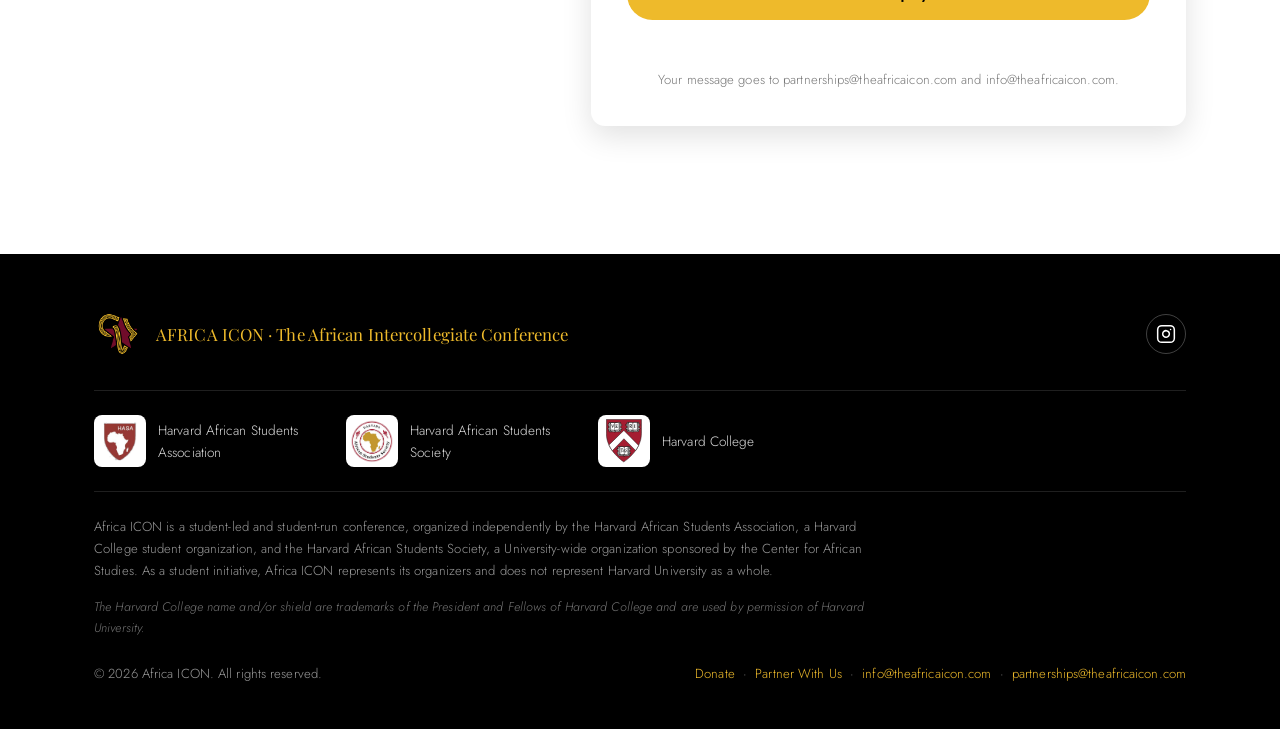
==== commit 282e8d90: "Partner page: remove Conference Sponsor card Co-Authored-By: Claude Opus 5.5 <noreply@anthropic.com>" ====
--- a/partner.html
+++ b/partner.html
@@ -135,11 +135,6 @@
         None of this is set in stone. Tell us what you have in mind and we'll put something together.
       </p>
       <div class="ways-grid">
-        <div class="way-card reveal-fade">
-          <span class="tier-label">Sponsorship</span>
-          <h3>Conference Sponsor</h3>
-          <p>Back the whole event. Your name goes on the stage, the website, and our social posts.</p>
-        </div>
         <div class="way-card reveal-fade">
           <span class="tier-label">Programming</span>
           <h3>Session Partner</h3>
--- a/css/styles.css
+++ b/css/styles.css
@@ -960,6 +960,7 @@
   margin-bottom: 14px;
 }
 .way-card-cta {
+  grid-column: span 2;
   background: linear-gradient(160deg, var(--maroon) 0%, var(--maroon-dark) 100%);
   border-top-color: var(--maroon);
 }
@@ -1152,6 +1153,7 @@
 
 @media (max-width: 560px) {
   .ways-grid, .why-cards { grid-template-columns: 1fr; }
+  .way-card-cta { grid-column: auto; }
   .prog-bento { grid-template-columns: 1fr; grid-template-areas: "aser" "work" "pitch" "key" "conv" "fair"; }
   .prog-tile { min-height: 0; }
   .prog-feature { min-height: 340px; }
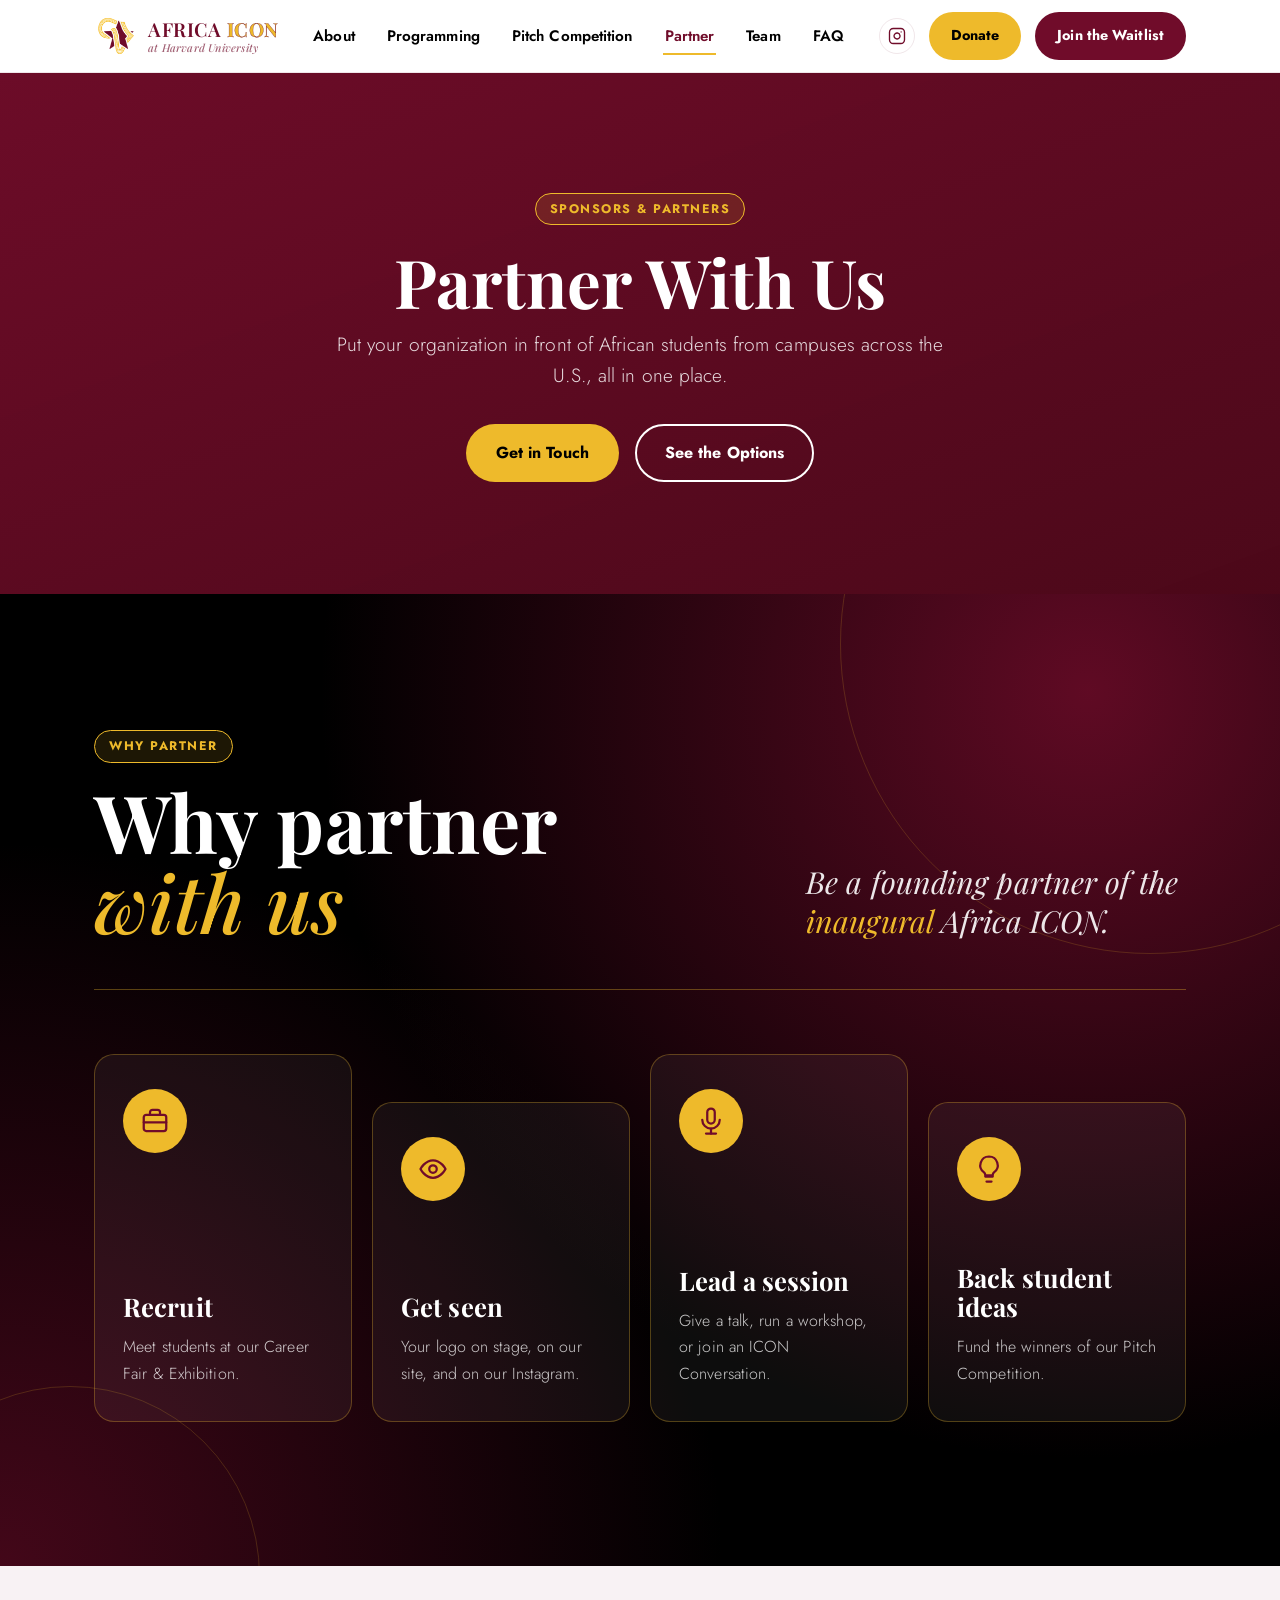
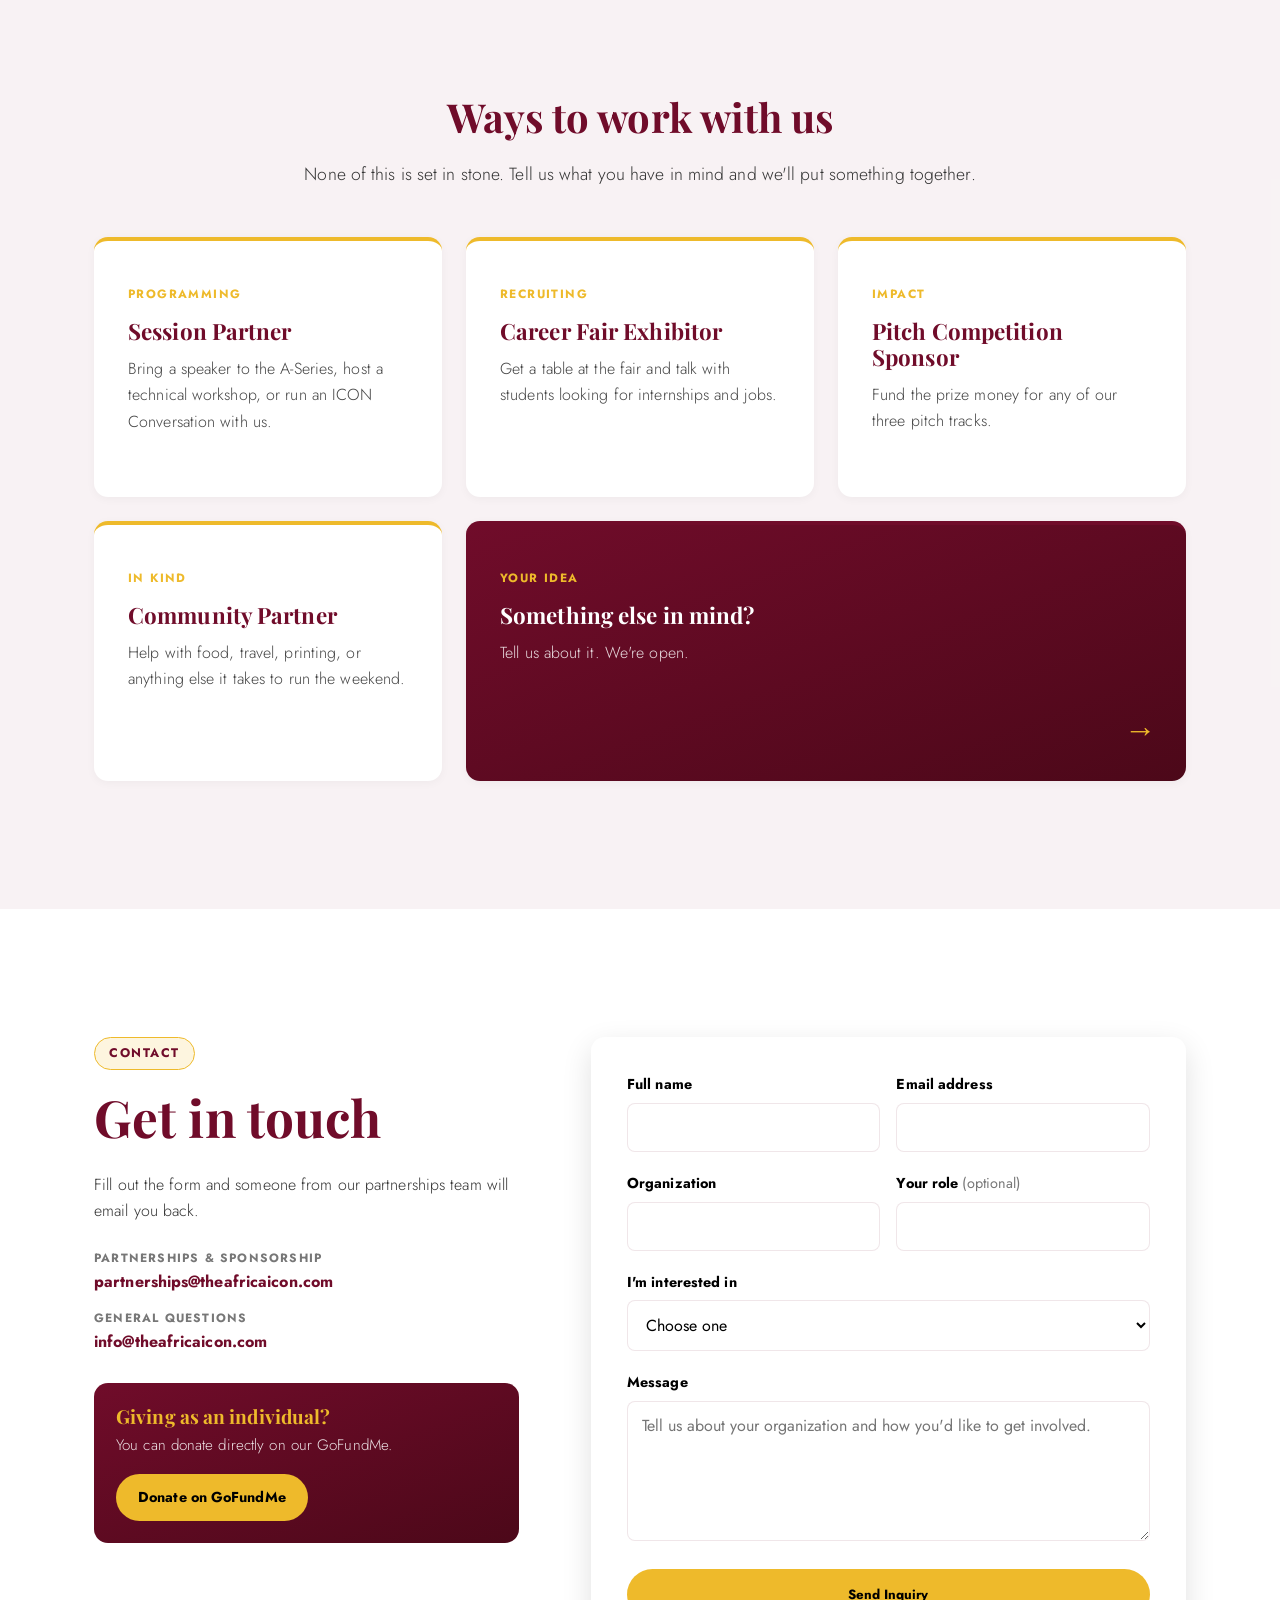
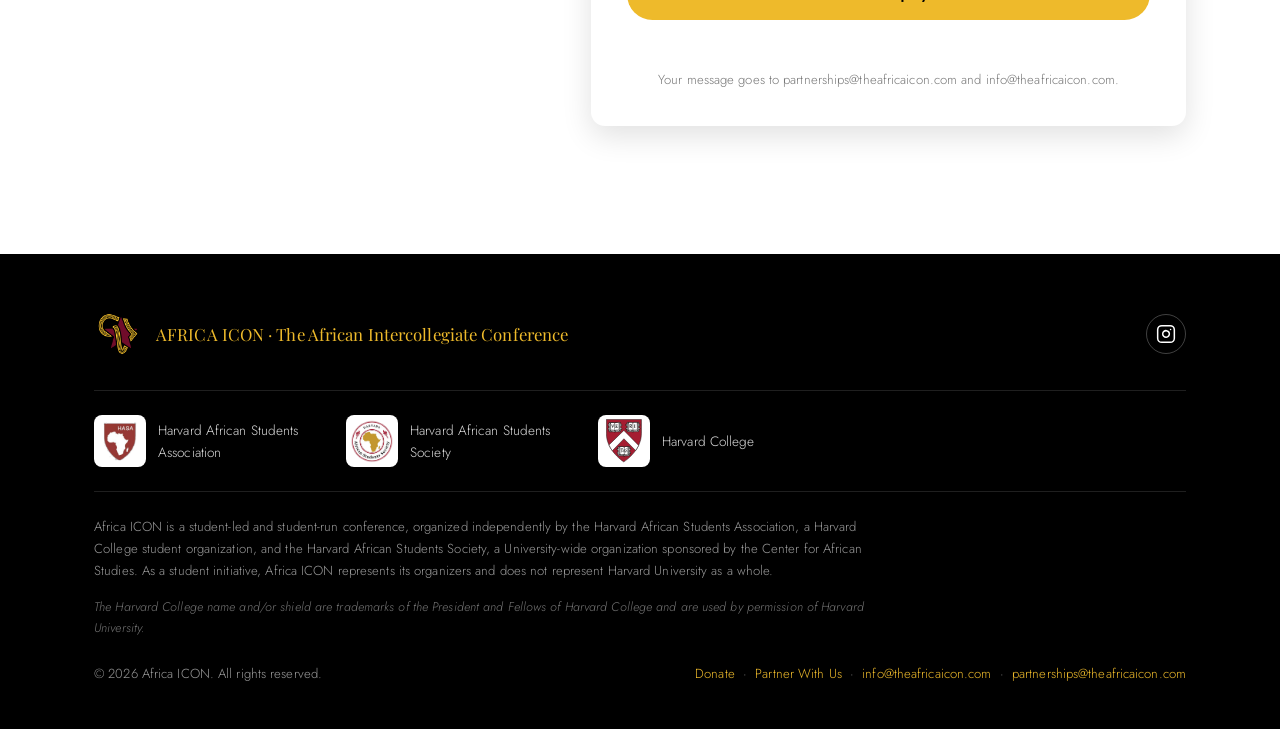
==== commit d0d68feb: "Add Team page with hover bios; add Team to nav, drop Traction link Co-Authored-By: Claude Opus 5.5 <" ====
--- a/partner.html
+++ b/partner.html
@@ -51,8 +51,8 @@
         <li><a href="index.html#about">About</a></li>
         <li><a href="programming.html">Programming</a></li>
         <li><a href="pitch-competition.html">Pitch Competition</a></li>
-        <li><a href="index.html#traction">Traction</a></li>
         <li><a href="partner.html" aria-current="page">Partner</a></li>
+        <li><a href="team.html">Team</a></li>
         <li><a href="index.html#faq">FAQ</a></li>
         <li class="nav-donate"><a href="https://gofund.me/07dfc017f" target="_blank" rel="noopener">Donate</a></li>
       </ul>
--- a/css/styles.css
+++ b/css/styles.css
@@ -150,6 +150,7 @@
   display: flex;
   flex-direction: column;
   line-height: 1.2;
+  white-space: nowrap;
 }
 .brand-name {
   font-family: var(--font-display);
@@ -746,8 +747,8 @@
   position: relative;
   display: flex;
   flex-direction: column;
-  min-height: 240px;
-  padding: 30px 28px;
+  min-height: 340px;
+  padding: 34px 30px 36px;
   border-radius: 22px;
   overflow: hidden;
   text-decoration: none;
@@ -774,28 +775,9 @@
   line-height: 1;
   opacity: 0.35;
 }
-.prog-tile h3 { margin: 36px 0 10px; font-size: 1.45rem; }
+.prog-tile h3 { margin: 40px 0 10px; font-size: 1.6rem; line-height: 1.15; }
 .prog-tile p { margin: 0; font-size: 1rem; line-height: 1.55; }
 
-/* The three headline sessions: taller tiles, bigger type, a gold ring for texture */
-.prog-feature { min-height: 440px; padding: 38px 34px 40px; }
-.prog-feature::after {
-  content: "";
-  position: absolute;
-  width: 300px;
-  height: 300px;
-  right: -120px;
-  bottom: -140px;
-  border-radius: 50%;
-  border: 1px solid currentColor;
-  opacity: 0.18;
-  pointer-events: none;
-}
-.prog-feature .prog-icon { width: 72px; height: 72px; }
-.prog-feature .prog-icon svg { width: 34px; height: 34px; }
-.prog-feature .prog-num { font-size: 4.2rem; opacity: 0.5; }
-.prog-feature h3 { font-size: clamp(1.9rem, 2.8vw, 2.4rem); line-height: 1.1; }
-.prog-feature p { font-size: 1.08rem; }
 
 .prog-key { grid-area: key; background: var(--white); border: 2px solid var(--maroon); color: #333; }
 .prog-key .prog-icon { background: var(--maroon); color: var(--gold); }
@@ -831,6 +813,79 @@
 .prog-pitch h3 { color: var(--gold); }
 .prog-arrow { display: inline-block; color: var(--gold); font-weight: 700; transition: transform 0.2s ease; }
 .prog-pitch:hover .prog-arrow { transform: translateX(6px); }
+
+/* ============ Team page ============ */
+.team-grid {
+  display: flex;
+  flex-wrap: wrap;
+  justify-content: center;
+  gap: 28px;
+}
+.team-card {
+  position: relative;
+  flex: 0 1 320px;
+  aspect-ratio: 3 / 4;
+  border-radius: 22px;
+  overflow: hidden;
+  background: var(--maroon-dark);
+  box-shadow: var(--shadow-soft);
+  cursor: pointer;
+  outline: none;
+}
+.team-card img {
+  position: absolute;
+  inset: 0;
+  width: 100%;
+  height: 100%;
+  object-fit: cover;
+  transition: transform 0.6s ease;
+}
+.team-card:hover img, .team-card.is-open img { transform: scale(1.06); }
+.team-card:focus-visible { box-shadow: 0 0 0 3px var(--gold), var(--shadow-soft); }
+
+.team-front {
+  position: absolute;
+  inset: auto 0 0 0;
+  padding: 90px 24px 24px;
+  background: linear-gradient(to top, rgba(40, 4, 14, 0.95) 0%, rgba(40, 4, 14, 0.6) 55%, rgba(40, 4, 14, 0) 100%);
+  color: var(--white);
+  display: flex;
+  flex-direction: column;
+  gap: 4px;
+  transition: opacity 0.3s ease;
+}
+.team-front h3 { margin: 0; font-size: 1.6rem; color: var(--white); }
+.team-role {
+  font-size: 0.75rem;
+  font-weight: 700;
+  letter-spacing: 1.5px;
+  text-transform: uppercase;
+  color: var(--gold);
+}
+.team-school { font-size: 0.95rem; color: rgba(255, 255, 255, 0.85); }
+
+.team-bio {
+  position: absolute;
+  inset: 0;
+  padding: 24px 24px;
+  background: linear-gradient(160deg, rgba(112, 12, 42, 0.97) 0%, rgba(60, 6, 20, 0.98) 100%);
+  color: var(--white);
+  overflow-y: auto;
+  scrollbar-width: thin;
+  scrollbar-color: rgba(238, 186, 43, 0.5) transparent;
+  transform: translateY(100%);
+  transition: transform 0.45s cubic-bezier(0.16, 1, 0.3, 1);
+}
+.team-bio h3 { margin: 0 0 4px; font-size: 1.35rem; color: var(--white); }
+.team-bio .team-role { display: block; margin-bottom: 14px; }
+.team-bio p { margin: 0; font-size: 0.9rem; line-height: 1.5; color: rgba(255, 255, 255, 0.9); }
+.team-card:hover .team-bio,
+.team-card:focus-visible .team-bio,
+.team-card.is-open .team-bio { transform: translateY(0); }
+.team-card:hover .team-front,
+.team-card:focus-visible .team-front,
+.team-card.is-open .team-front { opacity: 0; }
+.team-hint { margin-top: 36px; }
 
 /* ============ Partner page ============ */
 .partner-hero { padding: 120px 0 112px; }
@@ -1140,9 +1195,8 @@
     grid-template-columns: 1fr 1fr;
     grid-template-areas:
       "aser  work"
-      "pitch pitch"
-      "key   conv"
-      "fair  fair";
+      "pitch key"
+      "conv  fair";
   }
   .why-cards { grid-template-columns: 1fr 1fr; }
   .why-card:nth-child(even) { margin-top: 0; }
@@ -1156,7 +1210,6 @@
   .way-card-cta { grid-column: auto; }
   .prog-bento { grid-template-columns: 1fr; grid-template-areas: "aser" "work" "pitch" "key" "conv" "fair"; }
   .prog-tile { min-height: 0; }
-  .prog-feature { min-height: 340px; }
   .why-top { flex-direction: column; align-items: flex-start; }
   .why-card, .way-card { min-height: 0; }
   .why-card h3 { padding-top: 24px; }
